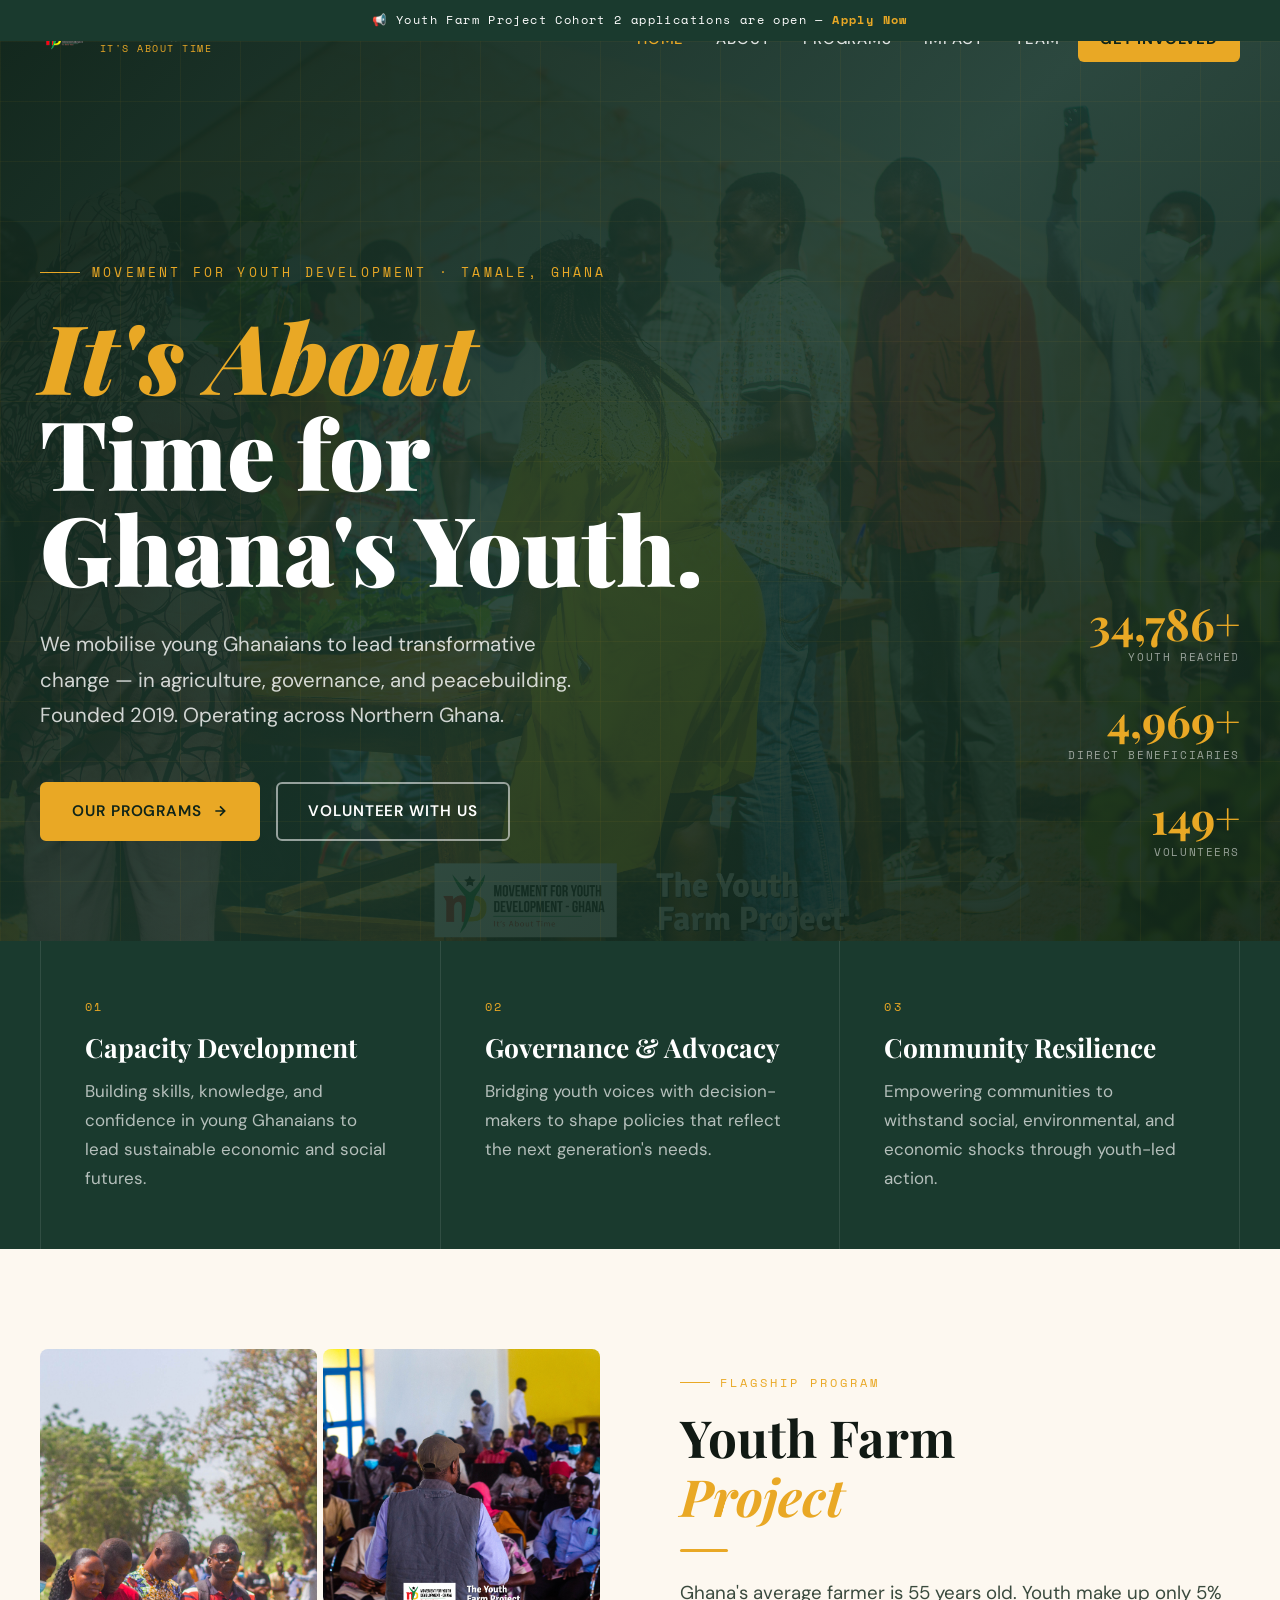
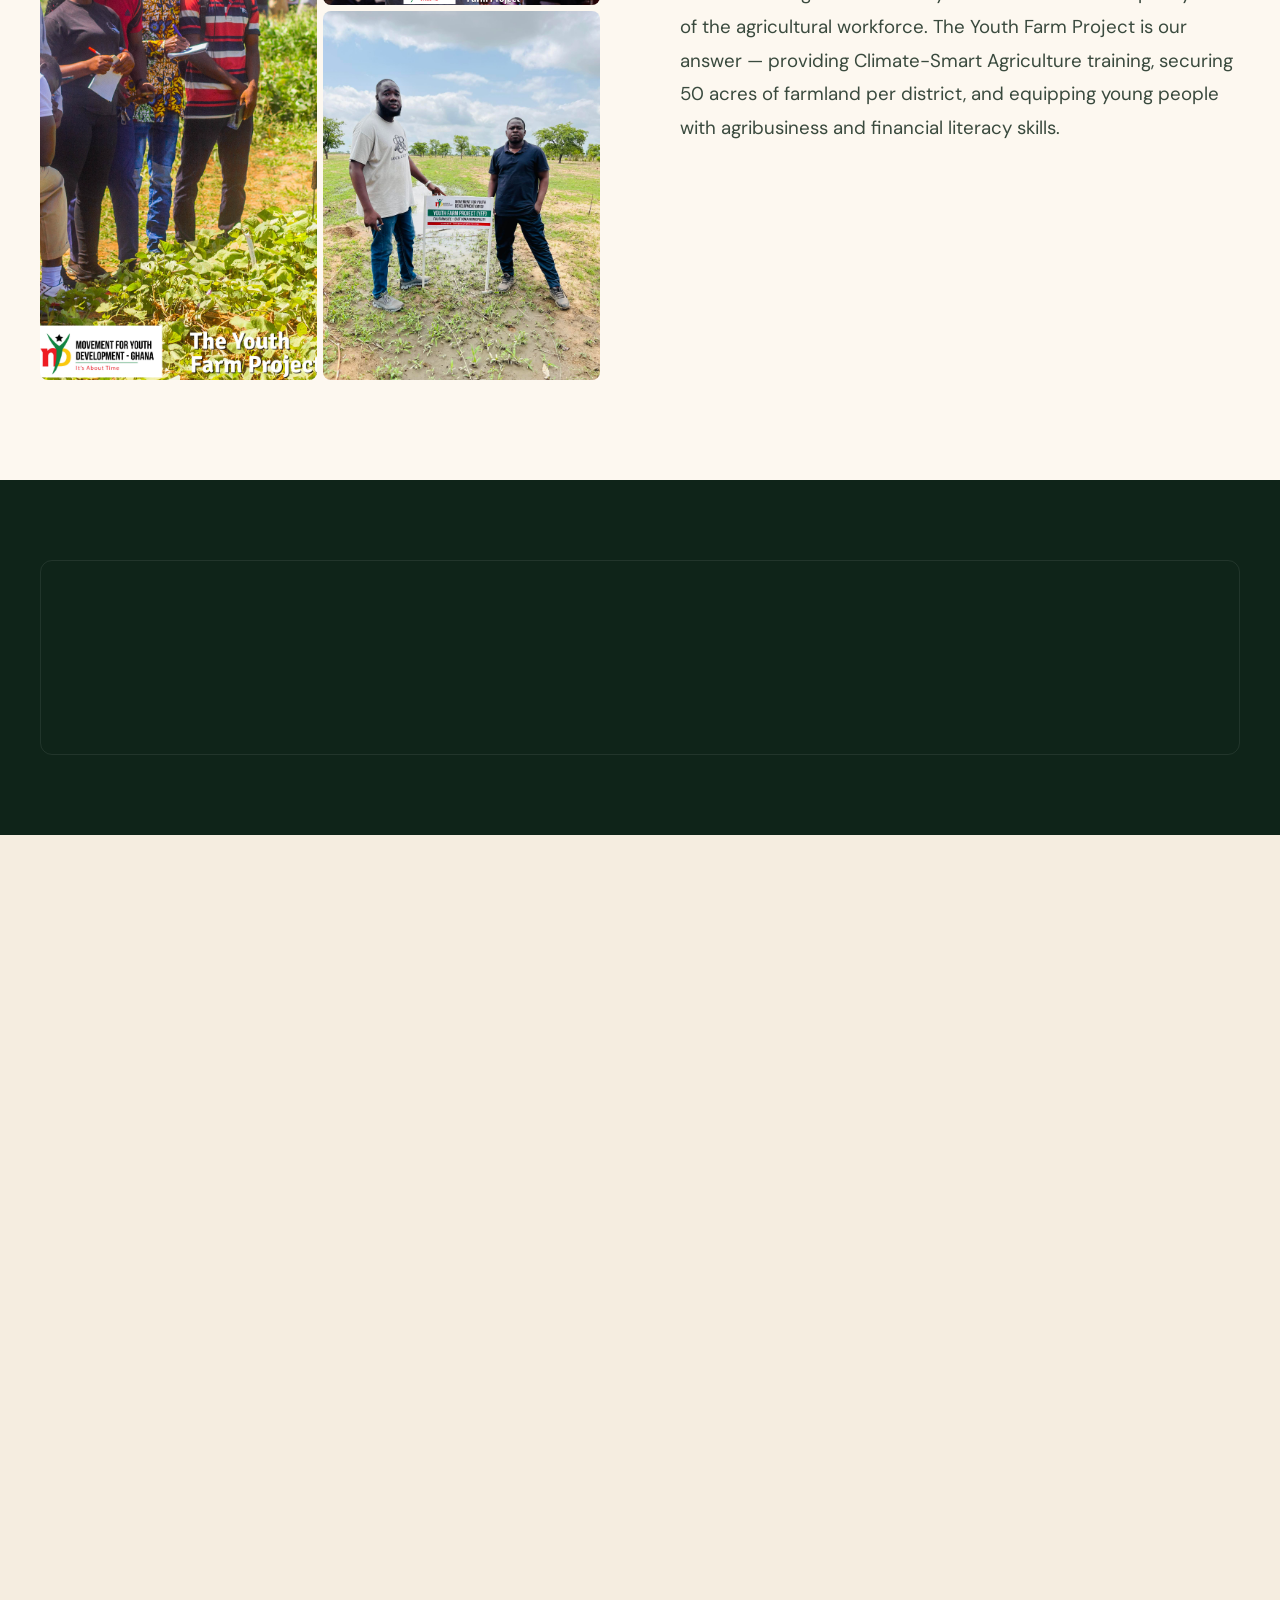
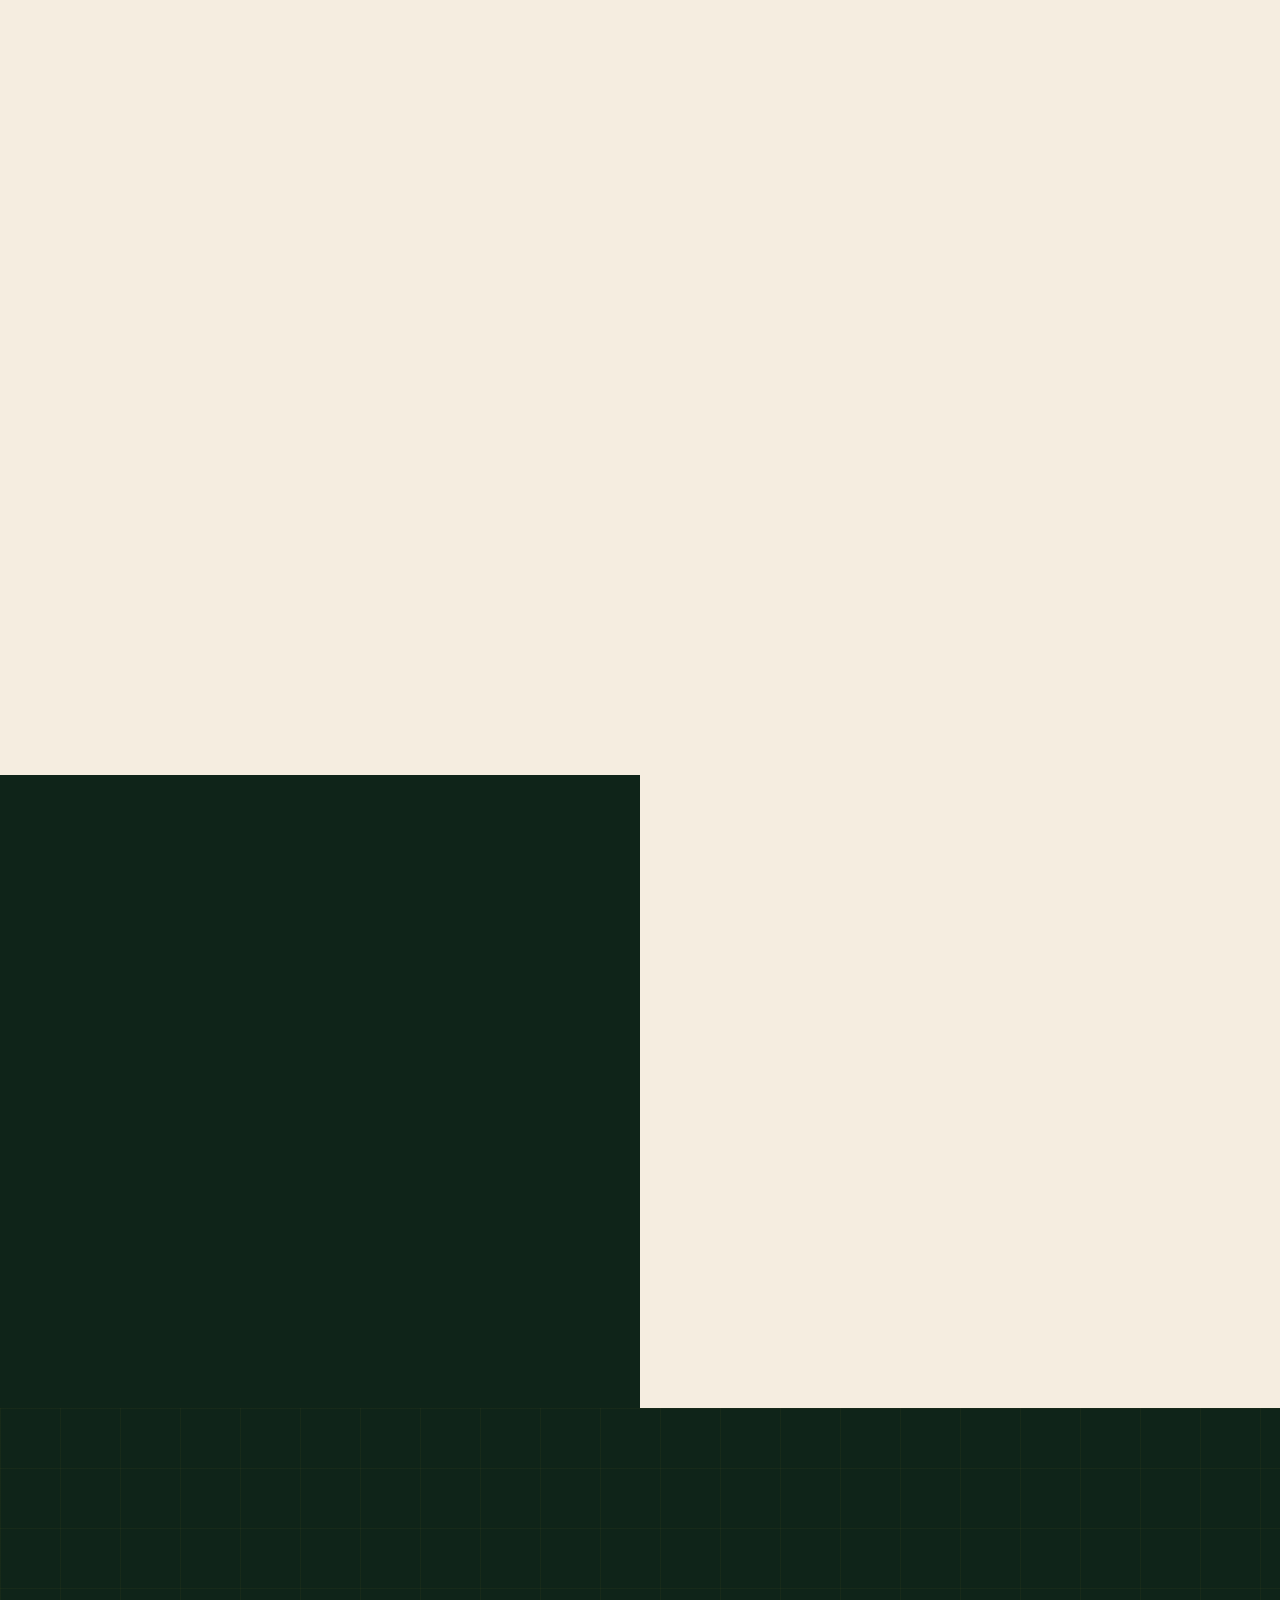
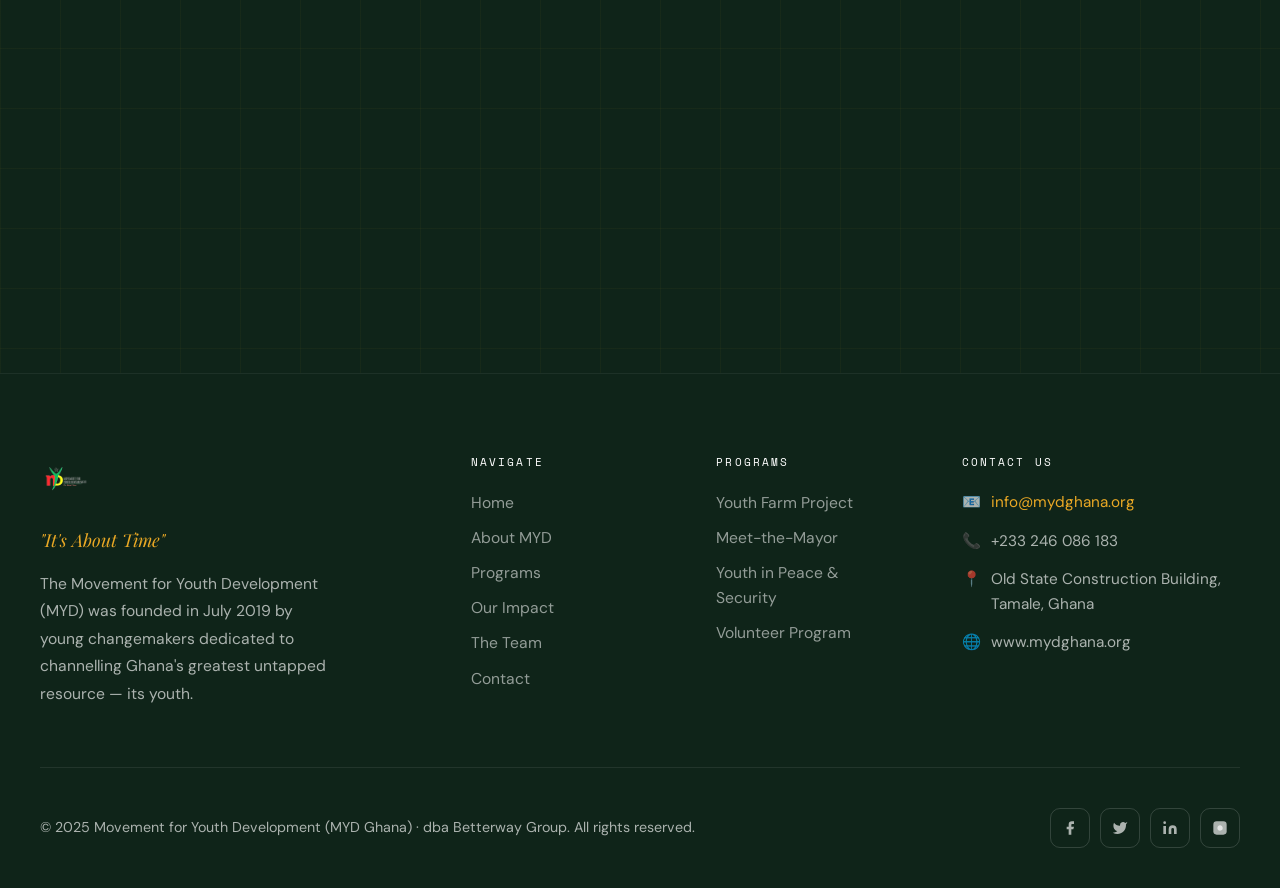
==== index.html @ 625a58aa "Initial commit - MYD Ghana website" ====
<!DOCTYPE html>
<html lang="en">
<head>
  <meta charset="UTF-8" />
  <meta name="viewport" content="width=device-width, initial-scale=1.0" />
  <title>Movement for Youth Development — MYD Ghana</title>
  <meta name="description" content="MYD Ghana empowers young people through agriculture, governance, and peacebuilding across Northern Ghana. It's About Time." />
  <link rel="stylesheet" href="style.css" />
  <link rel="icon" type="image/png" href="assets/images/logo.png" />
</head>
<body>

<!-- TOP BAR -->
<div class="topbar">
  📢 Youth Farm Project Cohort 2 applications are open — <a href="contact.html">Apply Now</a>
</div>

<!-- NAV -->
<nav class="nav transparent" id="mainNav">
  <div class="nav__inner">
    <a href="index.html" class="nav__logo">
      <img src="assets/images/logo.png" alt="MYD Ghana Logo" />
      <div class="nav__logo-text">
        <span>MYD Ghana</span>
        <span>It's About Time</span>
      </div>
    </a>
    <div class="nav__links">
      <a href="index.html">Home</a>
      <a href="about.html">About</a>
      <a href="programs.html">Programs</a>
      <a href="impact.html">Impact</a>
      <a href="team.html">Team</a>
      <a href="contact.html" class="nav__cta">Get Involved</a>
    </div>
    <button class="nav__burger" aria-label="Menu">
      <span></span><span></span><span></span>
    </button>
  </div>
</nav>

<!-- MOBILE MENU -->
<div class="nav__mobile">
  <a href="index.html">Home</a>
  <a href="about.html">About</a>
  <a href="programs.html">Programs</a>
  <a href="impact.html">Impact</a>
  <a href="team.html">Team</a>
  <a href="contact.html">Get Involved</a>
</div>

<!-- ============ HERO ============ -->
<section class="hero">
  <div class="hero__bg"></div>

  <img class="hero__img" src="assets/images/hero-bg.jpg" alt="MYD Youth in the field">

  <div class="hero__content">
    <p class="hero__overline reveal">Movement for Youth Development · Tamale, Ghana</p>
    <h1 class="hero__title reveal reveal-delay-1">
      <em>It's About</em><br>Time for<br>Ghana's Youth.
    </h1>
    <p class="hero__body reveal reveal-delay-2">
      We mobilise young Ghanaians to lead transformative change — in agriculture, governance, and peacebuilding. Founded 2019. Operating across Northern Ghana.
    </p>
    <div class="hero__actions reveal reveal-delay-3">
      <a href="programs.html" class="btn btn--primary">
        Our Programs
        <svg xmlns="http://www.w3.org/2000/svg" viewBox="0 0 24 24" fill="none" stroke="currentColor" stroke-width="2.5"><path d="M5 12h14M12 5l7 7-7 7"/></svg>
      </a>
      <a href="contact.html" class="btn btn--outline">Volunteer With Us</a>
    </div>
  </div>

  <!-- Floating stats — visible on desktop -->
  <div class="hero__stats">
    <div class="hero__stat reveal reveal-delay-1">
      <div class="hero__stat-num" data-count="35,000+">35,000+</div>
      <div class="hero__stat-label">Youth Reached</div>
    </div>
    <div class="hero__stat reveal reveal-delay-2">
      <div class="hero__stat-num" data-count="5,000+">5,000+</div>
      <div class="hero__stat-label">Direct Beneficiaries</div>
    </div>
    <div class="hero__stat reveal reveal-delay-3">
      <div class="hero__stat-num" data-count="150+">150+</div>
      <div class="hero__stat-label">Volunteers</div>
    </div>
  </div>
</section>

<!-- ============ MANDATES STRIP ============ -->
<div class="mandates-strip">
  <div class="mandates-strip__inner">
    <div class="mandate-item reveal">
      <div class="mandate-item__num">01</div>
      <div class="mandate-item__title">Capacity Development</div>
      <div class="mandate-item__body">Building skills, knowledge, and confidence in young Ghanaians to lead sustainable economic and social futures.</div>
    </div>
    <div class="mandate-item reveal reveal-delay-1">
      <div class="mandate-item__num">02</div>
      <div class="mandate-item__title">Governance &amp; Advocacy</div>
      <div class="mandate-item__body">Bridging youth voices with decision-makers to shape policies that reflect the next generation's needs.</div>
    </div>
    <div class="mandate-item reveal reveal-delay-2">
      <div class="mandate-item__num">03</div>
      <div class="mandate-item__title">Community Resilience</div>
      <div class="mandate-item__body">Empowering communities to withstand social, environmental, and economic shocks through youth-led action.</div>
    </div>
  </div>
</div>

<!-- ============ FEATURED: YOUTH FARM PROJECT ============ -->
<div style="background: var(--cream);">
  <div class="section">
    <div style="display: grid; grid-template-columns: 1fr 1fr; gap: 80px; align-items: center;">
      <!-- Photo collage left -->
      <div class="reveal">
        <div class="collage">
          <div class="collage__main img-slot">
            <!-- REPLACE: <img src="assets/images/yfp-main.jpg" alt="Youth Farm Project" /> -->
            <img src="assets/images/yfp-main.jpg" alt="Youth Farm Project" />
          </div>
          <div class="collage__sub img-slot">
            <img src="assets/images/yfp-training.jpg" alt="YFP Training" />
          </div>
          <div class="collage__sub img-slot">
            <img src="assets/images/yfp-farm.jpg" alt="YFP Farmland" />
          </div>
        </div>
      </div>

      <!-- Text right -->
      <div>
        <p class="section__overline reveal">Flagship Program</p>
        <h2 class="section__title reveal reveal-delay-1">
          Youth Farm<br><em>Project</em>
        </h2>
        <div class="divider reveal reveal-delay-1"></div>
        <p class="section__body reveal reveal-delay-2">
          Ghana's average farmer is 55 years old. Youth make up only 5% of the agricultural workforce. The Youth Farm Project is our answer — providing Climate-Smart Agriculture training, securing 50 acres of farmland per district, and equipping young people with agribusiness and financial literacy skills.
        </p>
        <div style="display: flex; gap: 32px; margin-top: 32px;" class="reveal reveal-delay-3">
          <div>
            <div style="font-family: var(--font-head); font-size: 2.2rem; font-weight: 700; color: var(--green);">100</div>
            <div style="font-size: 0.78rem; color: var(--text-light); font-family: var(--font-mono); letter-spacing: 0.1em;">Pilot Cohort</div>
          </div>
          <div>
            <div style="font-family: var(--font-head); font-size: 2.2rem; font-weight: 700; color: var(--green);">5</div>
            <div style="font-size: 0.78rem; color: var(--text-light); font-family: var(--font-mono); letter-spacing: 0.1em;">Northern Regions</div>
          </div>
          <div>
            <div style="font-family: var(--font-head); font-size: 2.2rem; font-weight: 700; color: var(--green);">50ac</div>
            <div style="font-size: 0.78rem; color: var(--text-light); font-family: var(--font-mono); letter-spacing: 0.1em;">Per District</div>
          </div>
        </div>
        <div class="reveal reveal-delay-4" style="margin-top: 40px;">
          <a href="programs.html#yfp" class="btn btn--outline-dark">
            Learn More
            <svg xmlns="http://www.w3.org/2000/svg" viewBox="0 0 24 24" fill="none" stroke="currentColor" stroke-width="2.5"><path d="M5 12h14M12 5l7 7-7 7"/></svg>
          </a>
        </div>
      </div>
    </div>
  </div>
</div>

<!-- ============ IMPACT NUMBERS ============ -->
<div class="impact-bar">
  <div class="impact-bar__inner">
    <div class="impact-num reveal">
      <div class="impact-num__value" data-count="35,000+">35,000+</div>
      <div class="impact-num__label">Youth Reached</div>
    </div>
    <div class="impact-num reveal reveal-delay-1">
      <div class="impact-num__value" data-count="5,000+">5,000+</div>
      <div class="impact-num__label">Direct Beneficiaries</div>
    </div>
    <div class="impact-num reveal reveal-delay-2">
      <div class="impact-num__value" data-count="150+">150+</div>
      <div class="impact-num__label">Volunteers</div>
    </div>
    <div class="impact-num reveal reveal-delay-3">
      <div class="impact-num__value">1M+</div>
      <div class="impact-num__label">#YouthForPeace Reach</div>
    </div>
    <div class="impact-num reveal reveal-delay-4">
      <div class="impact-num__value">4.3M</div>
      <div class="impact-num__label">National Goal (Agriculture)</div>
    </div>
  </div>
</div>

<!-- ============ PROGRAMS GRID ============ -->
<div style="background: var(--cream-dark); padding: 100px 40px;">
  <div style="max-width: var(--max-w); margin: 0 auto;">
    <div class="section__header reveal">
      <p class="section__overline">What We Do</p>
      <h2 class="section__title">Four Programs.<br><em>One Movement.</em></h2>
      <p class="section__body">Each program directly tackles a critical barrier facing young Ghanaians — from land access to peace, from governance to skills.</p>
    </div>

    <div class="programs-grid reveal">
      <a href="programs.html#yfp" class="program-card">
        <div class="program-card__tag">Flagship · SDG 1, 2, 8, 13</div>
        <h3 class="program-card__title">Youth Farm Project</h3>
        <p class="program-card__body">Climate-Smart Agriculture training, 50-acre land access per district, agribusiness skills — targeting 100 pilot youth across 5 Northern regions.</p>
        <div class="program-card__stat" data-count="100">100</div>
        <div class="program-card__stat-label">Pilot youth enrolled · 5 regions</div>
        <div class="program-card__link">Explore Program →</div>
      </a>

      <a href="programs.html#mtm" class="program-card">
        <div class="program-card__tag">Governance &amp; Advocacy</div>
        <h3 class="program-card__title">Meet-the-Mayor Youth Conference</h3>
        <p class="program-card__body">100 delegates aged 18–35 engage directly with District Assembly Mayors. Produces a formal Youth Manifesto submitted as policy petition.</p>
        <div class="program-card__stat">100</div>
        <div class="program-card__stat-label">Delegates per conference</div>
        <div class="program-card__link">Explore Program →</div>
      </a>

      <a href="programs.html#yps" class="program-card">
        <div class="program-card__tag">Community Resilience</div>
        <h3 class="program-card__title">Youth in Peace &amp; Security</h3>
        <p class="program-card__body">Trains youth as peace ambassadors. #YouthForPeace campaign reached 1M+ people via radio and TV ahead of Ghana's 2024 general elections.</p>
        <div class="program-card__stat">1M+</div>
        <div class="program-card__stat-label">People reached by campaign</div>
        <div class="program-card__link">Explore Program →</div>
      </a>

      <a href="programs.html#volunteers" class="program-card">
        <div class="program-card__tag">Capacity Development</div>
        <h3 class="program-card__title">MYD Volunteer Program</h3>
        <p class="program-card__body">A growing network of 150+ committed young changemakers who are the backbone of all MYD program delivery across Tamale and beyond.</p>
        <div class="program-card__stat">150+</div>
        <div class="program-card__stat-label">Active volunteers</div>
        <div class="program-card__link">Join the Network →</div>
      </a>
    </div>

    <div style="text-align: center; margin-top: 48px;" class="reveal">
      <a href="programs.html" class="btn btn--green">All Programs →</a>
    </div>
  </div>
</div>

<!-- ============ VISION / MISSION ============ -->
<div class="vm-split">
  <div class="vm-panel vm-panel--dark">
    <div class="vm-panel__label reveal">Our Vision</div>
    <h2 class="vm-panel__title reveal reveal-delay-1">A Ghana Where<br><em>Every Young<br>Person Thrives.</em></h2>
    <p class="vm-panel__body reveal reveal-delay-2">
      We envision a Ghana where all young people have equal access to economic opportunities, quality education, and are drivers of positive change in their communities.
    </p>
    <div style="margin-top: 40px;" class="reveal reveal-delay-3">
      <a href="about.html" class="btn btn--outline">Our Story →</a>
    </div>
  </div>
  <div class="vm-panel vm-panel--light">
    <div class="vm-panel__label reveal" style="color: var(--gold);">Our Mission</div>
    <h2 class="vm-panel__title reveal reveal-delay-1">Secure Jobs.<br>Promote Education.<br><em>Change Mindsets.</em></h2>
    <p class="vm-panel__body reveal reveal-delay-2">
      Our mission is to secure and create decent jobs, promote education, advocate for good governance, and influence a positive mindset for young people in Ghana. Founded July 2019. Operating as dba Betterway Group.
    </p>
    <div style="margin-top: 40px;" class="reveal reveal-delay-3">
      <a href="impact.html" class="btn btn--outline-dark">See Our Impact →</a>
    </div>
  </div>
</div>

<!-- ============ CTA ============ -->
<div class="cta-section">
  <div class="cta-section__inner">
    <p style="font-family: var(--font-mono); font-size: 0.65rem; letter-spacing: 0.25em; text-transform: uppercase; color: var(--gold); margin-bottom: 20px;" class="reveal">Join the Movement</p>
    <h2 class="cta-section__title reveal reveal-delay-1">
      Ready to Make a<br><em>Difference?</em>
    </h2>
    <p class="cta-section__body reveal reveal-delay-2">
      Volunteer, partner, or donate. Every contribution fuels youth-led transformation across Northern Ghana.
    </p>
    <div class="cta-section__actions reveal reveal-delay-3">
      <a href="contact.html" class="btn btn--primary">Get Involved →</a>
      <a href="contact.html#partner" class="btn btn--outline">Partner With Us</a>
    </div>
  </div>
</div>

<!-- ============ FOOTER ============ -->
<footer class="footer">
  <div class="footer__inner">
    <div class="footer__top">
      <div>
        <img src="assets/images/logo.png" alt="MYD Ghana" class="footer__brand-logo" />
        <p class="footer__brand-tagline">"It's About Time"</p>
        <p class="footer__brand-body">The Movement for Youth Development (MYD) was founded in July 2019 by young changemakers dedicated to channelling Ghana's greatest untapped resource — its youth.</p>
      </div>
      <div>
        <p class="footer__col-title">Navigate</p>
        <div class="footer__links">
          <a href="index.html">Home</a>
          <a href="about.html">About MYD</a>
          <a href="programs.html">Programs</a>
          <a href="impact.html">Our Impact</a>
          <a href="team.html">The Team</a>
          <a href="contact.html">Contact</a>
        </div>
      </div>
      <div>
        <p class="footer__col-title">Programs</p>
        <div class="footer__links">
          <a href="programs.html#yfp">Youth Farm Project</a>
          <a href="programs.html#mtm">Meet-the-Mayor</a>
          <a href="programs.html#yps">Youth in Peace &amp; Security</a>
          <a href="programs.html#volunteers">Volunteer Program</a>
        </div>
      </div>
      <div>
        <p class="footer__col-title">Contact Us</p>
        <div class="footer__contact-item">
          <span>📧</span>
          <span><a href="mailto:info@mydghana.org" style="color: var(--gold);">info@mydghana.org</a></span>
        </div>
        <div class="footer__contact-item">
          <span>📞</span>
          <span><a href="tel:+233246086183" style="color: rgba(255,255,255,0.65);">+233 246 086 183</a></span>
        </div>
        <div class="footer__contact-item">
          <span>📍</span>
          <span>Old State Construction Building, Tamale, Ghana</span>
        </div>
        <div class="footer__contact-item">
          <span>🌐</span>
          <span><a href="http://www.mydghana.org" target="_blank" style="color: rgba(255,255,255,0.65);">www.mydghana.org</a></span>
        </div>
      </div>
    </div>

    <div class="footer__bottom">
      <p class="footer__copy">© 2025 Movement for Youth Development (MYD Ghana) · dba Betterway Group. All rights reserved.</p>
      <div class="footer__social">
        <a href="https://facebook.com" target="_blank" title="Facebook">
          <svg viewBox="0 0 24 24" xmlns="http://www.w3.org/2000/svg"><path d="M18 2h-3a5 5 0 00-5 5v3H7v4h3v8h4v-8h3l1-4h-4V7a1 1 0 011-1h3z"/></svg>
        </a>
        <a href="https://twitter.com" target="_blank" title="Twitter / X">
          <svg viewBox="0 0 24 24" xmlns="http://www.w3.org/2000/svg"><path d="M23 3a10.9 10.9 0 01-3.14 1.53 4.48 4.48 0 00-7.86 3v1A10.66 10.66 0 013 4s-4 9 5 13a11.64 11.64 0 01-7 2c9 5 20 0 20-11.5a4.5 4.5 0 00-.08-.83A7.72 7.72 0 0023 3z"/></svg>
        </a>
        <a href="https://linkedin.com" target="_blank" title="LinkedIn">
          <svg viewBox="0 0 24 24" xmlns="http://www.w3.org/2000/svg"><path d="M16 8a6 6 0 016 6v7h-4v-7a2 2 0 00-2-2 2 2 0 00-2 2v7h-4v-7a6 6 0 016-6zM2 9h4v12H2z"/><circle cx="4" cy="4" r="2"/></svg>
        </a>
        <a href="https://instagram.com" target="_blank" title="Instagram">
          <svg viewBox="0 0 24 24" xmlns="http://www.w3.org/2000/svg"><rect x="2" y="2" width="20" height="20" rx="5" ry="5"/><path d="M16 11.37A4 4 0 1112.63 8 4 4 0 0116 11.37z"/><line x1="17.5" y1="6.5" x2="17.51" y2="6.5"/></svg>
        </a>
      </div>
    </div>
  </div>
</footer>

<script src="main.js"></script>
</body>
</html>
---- style.css ----
/* ============================================
   MYD Ghana — style.css  v2
   Brand: Deep Forest Green + Warm Gold + Cream
   ============================================ */

@import url('https://fonts.googleapis.com/css2?family=Playfair+Display:ital,wght@0,400;0,600;0,700;0,900;1,400;1,700&family=DM+Sans:opsz,wght@9..40,300;9..40,400;9..40,500;9..40,600&family=Space+Mono:wght@400;700&display=swap');

/* ---- CSS Variables ---- */
:root {
  --green:       #1a3a2e;
  --green-dark:  #0f2419;
  --green-mid:   #2a5640;
  --gold:        #e9a825;
  --gold-light:  #f5c842;
  --gold-pale:   #fdf0c8;
  --cream:       #fdf8f0;
  --cream-dark:  #f5ede0;
  --white:       #ffffff;
  --text-dark:   #111a14;
  --text-mid:    #3a4a3e;
  --text-light:  #6b7a6e;
  --border:      rgba(26,58,46,0.12);

  --font-head:   'Playfair Display', Georgia, serif;
  --font-body:   'DM Sans', sans-serif;
  --font-mono:   'Space Mono', monospace;

  --max-w:       1280px;
  --nav-h:       80px;
  --radius:      6px;
  --transition:  0.4s cubic-bezier(0.25, 0.46, 0.45, 0.94);
}

/* ---- Reset ---- */
*, *::before, *::after { box-sizing: border-box; margin: 0; padding: 0; }
html { scroll-behavior: smooth; font-size: 17px; }
body {
  font-family: var(--font-body);
  color: var(--text-dark);
  background: var(--cream);
  line-height: 1.6;
  overflow-x: hidden;
}
img { max-width: 100%; display: block; }
a { color: inherit; text-decoration: none; }
ul { list-style: none; }

/* ============================================
   NAVIGATION
   ============================================ */
.nav {
  position: fixed;
  top: 0; left: 0; right: 0;
  z-index: 1000;
  height: var(--nav-h);
  display: flex;
  align-items: center;
  padding: 0 40px;
  transition: background var(--transition), box-shadow var(--transition), backdrop-filter var(--transition);
}

.nav.transparent {
  background: transparent;
  backdrop-filter: none;
}
.nav.scrolled {
  background: rgba(15, 36, 25, 0.92);
  backdrop-filter: blur(20px);
  -webkit-backdrop-filter: blur(20px);
  box-shadow: 0 2px 32px rgba(0,0,0,0.35);
}

.nav__inner {
  max-width: var(--max-w);
  width: 100%;
  margin: 0 auto;
  display: flex;
  align-items: center;
  justify-content: space-between;
}

.nav__logo {
  display: flex;
  align-items: center;
  gap: 12px;
}

.nav__logo img {
  height: 48px;
  width: auto;
  mix-blend-mode: screen;
  filter: brightness(1.4) contrast(1.1);
}

.nav__logo-text {
  display: flex;
  flex-direction: column;
  line-height: 1.1;
}

.nav__logo-text span:first-child {
  font-family: var(--font-head);
  font-weight: 700;
  font-size: 1rem;
  color: var(--white);
  letter-spacing: 0.02em;
}

.nav__logo-text span:last-child {
  font-family: var(--font-mono);
  font-size: 0.58rem;
  color: var(--gold);
  letter-spacing: 0.15em;
  text-transform: uppercase;
}

.nav__links {
  display: flex;
  align-items: center;
  gap: 4px;
}

.nav__links a {
  font-family: var(--font-body);
  font-size: 0.88rem;
  font-weight: 500;
  color: rgba(255,255,255,0.85);
  padding: 8px 14px;
  letter-spacing: 0.06em;
  text-transform: uppercase;
  transition: color 0.2s;
  position: relative;
  border-radius: 4px;
}

.nav__links a::after {
  content: '';
  position: absolute;
  bottom: 4px; left: 14px; right: 14px;
  height: 1px;
  background: var(--gold);
  transform: scaleX(0);
  transform-origin: left;
  transition: transform 0.3s;
}

.nav__links a:hover { color: var(--gold); }
.nav__links a:hover::after { transform: scaleX(1); }
.nav__links a.active { color: var(--gold); }

.nav__cta {
  background: var(--gold) !important;
  color: var(--green-dark) !important;
  padding: 10px 22px !important;
  font-weight: 700 !important;
  border-radius: var(--radius) !important;
  transition: background 0.2s, transform 0.2s, box-shadow 0.2s !important;
  letter-spacing: 0.05em !important;
}
.nav__cta:hover {
  background: var(--gold-light) !important;
  transform: translateY(-1px) !important;
  box-shadow: 0 6px 20px rgba(233,168,37,0.4) !important;
}
.nav__cta::after { display: none !important; }

/* Hamburger */
.nav__burger {
  display: none;
  flex-direction: column;
  gap: 5px;
  cursor: pointer;
  padding: 8px;
  background: none;
  border: none;
}
.nav__burger span {
  display: block;
  width: 26px;
  height: 2px;
  background: var(--white);
  transition: var(--transition);
  border-radius: 2px;
}
.nav__burger.open span:nth-child(1) { transform: translateY(7px) rotate(45deg); }
.nav__burger.open span:nth-child(2) { opacity: 0; }
.nav__burger.open span:nth-child(3) { transform: translateY(-7px) rotate(-45deg); }

/* Mobile menu */
.nav__mobile {
  display: none;
  position: fixed;
  inset: 0;
  background: var(--green-dark);
  z-index: 999;
  flex-direction: column;
  align-items: center;
  justify-content: center;
  gap: 32px;
  padding-top: var(--nav-h);
}
.nav__mobile.open { display: flex; }
.nav__mobile a {
  font-family: var(--font-head);
  font-size: 2.2rem;
  font-weight: 700;
  color: var(--white);
  transition: color 0.2s;
}
.nav__mobile a:hover { color: var(--gold); }

/* ============================================
   HERO — Full bleed
   ============================================ */
.hero {
  position: relative;
  min-height: 100vh;
  display: flex;
  align-items: flex-end;
  padding-bottom: 100px;
  overflow: hidden;
  background: var(--green-dark);
}

.hero__bg {
  position: absolute;
  inset: 0;
  background: linear-gradient(
    135deg,
    rgba(15,36,25,0.95) 0%,
    rgba(26,58,46,0.75) 50%,
    rgba(15,36,25,0.85) 100%
  );
  z-index: 1;
}

.hero__bg::before {
  content: '';
  position: absolute;
  inset: 0;
  background-image:
    linear-gradient(rgba(233,168,37,0.05) 1px, transparent 1px),
    linear-gradient(90deg, rgba(233,168,37,0.05) 1px, transparent 1px);
  background-size: 60px 60px;
}

.hero__img {
  position: absolute;
  inset: 0;
  object-fit: cover;
  width: 100%; height: 100%;
  opacity: 0.45;
  z-index: 0;
}

.hero__content {
  position: relative;
  z-index: 2;
  max-width: var(--max-w);
  width: 100%;
  margin: 0 auto;
  padding: 0 40px;
}

.hero__overline {
  font-family: var(--font-mono);
  font-size: 0.75rem;
  letter-spacing: 0.25em;
  text-transform: uppercase;
  color: var(--gold);
  margin-bottom: 24px;
  display: flex;
  align-items: center;
  gap: 12px;
}
.hero__overline::before {
  content: '';
  display: block;
  width: 40px;
  height: 1px;
  background: var(--gold);
}

.hero__title {
  font-family: var(--font-head);
  font-size: clamp(3.2rem, 7.5vw, 7rem);
  font-weight: 900;
  line-height: 1.0;
  color: var(--white);
  max-width: 14ch;
  margin-bottom: 32px;
}

.hero__title em {
  font-style: italic;
  color: var(--gold);
}

.hero__body {
  font-size: 1.2rem;
  color: rgba(255,255,255,0.8);
  max-width: 560px;
  line-height: 1.75;
  margin-bottom: 48px;
}

.hero__actions {
  display: flex;
  gap: 16px;
  flex-wrap: wrap;
}

.hero__stats {
  position: absolute;
  right: 40px;
  bottom: 80px;
  display: flex;
  flex-direction: column;
  gap: 32px;
  z-index: 2;
}

.hero__stat { text-align: right; }
.hero__stat-num {
  font-family: var(--font-head);
  font-size: 2.6rem;
  font-weight: 700;
  color: var(--gold);
  line-height: 1;
}
.hero__stat-label {
  font-family: var(--font-mono);
  font-size: 0.62rem;
  letter-spacing: 0.15em;
  text-transform: uppercase;
  color: rgba(255,255,255,0.55);
  margin-top: 4px;
}

/* ============================================
   BUTTONS
   ============================================ */
.btn {
  display: inline-flex;
  align-items: center;
  gap: 10px;
  padding: 15px 30px;
  font-family: var(--font-body);
  font-size: 0.9rem;
  font-weight: 600;
  letter-spacing: 0.06em;
  text-transform: uppercase;
  border-radius: var(--radius);
  cursor: pointer;
  transition: all 0.25s;
  border: 2px solid transparent;
  white-space: nowrap;
}

.btn--primary {
  background: var(--gold);
  color: var(--green-dark);
  border-color: var(--gold);
}
.btn--primary:hover {
  background: var(--gold-light);
  border-color: var(--gold-light);
  transform: translateY(-2px);
  box-shadow: 0 10px 28px rgba(233,168,37,0.4);
}

.btn--outline {
  background: transparent;
  color: var(--white);
  border-color: rgba(255,255,255,0.55);
}
.btn--outline:hover {
  border-color: var(--white);
  background: rgba(255,255,255,0.1);
}

.btn--green {
  background: var(--green);
  color: var(--white);
  border-color: var(--green);
}
.btn--green:hover {
  background: var(--green-mid);
  border-color: var(--green-mid);
  transform: translateY(-2px);
  box-shadow: 0 8px 24px rgba(26,58,46,0.3);
}

.btn--outline-dark {
  background: transparent;
  color: var(--green);
  border-color: var(--green);
}
.btn--outline-dark:hover {
  background: var(--green);
  color: var(--white);
}

.btn svg {
  width: 16px; height: 16px;
  transition: transform 0.2s;
}
.btn:hover svg { transform: translateX(3px); }

/* ============================================
   SECTION UTILITIES
   ============================================ */
.section {
  padding: 100px 40px;
  max-width: var(--max-w);
  margin: 0 auto;
}

.section__header { margin-bottom: 64px; }

.section__header--center {
  text-align: center;
  max-width: 700px;
  margin: 0 auto 64px;
}

.section__overline {
  font-family: var(--font-mono);
  font-size: 0.7rem;
  letter-spacing: 0.25em;
  text-transform: uppercase;
  color: var(--gold);
  margin-bottom: 16px;
  display: flex;
  align-items: center;
  gap: 10px;
}
.section__overline::before {
  content: '';
  display: inline-block;
  width: 30px;
  height: 1px;
  background: var(--gold);
}

.section__title {
  font-family: var(--font-head);
  font-size: clamp(2.2rem, 4vw, 3.4rem);
  font-weight: 700;
  line-height: 1.15;
  color: var(--text-dark);
}

.section__title em {
  font-style: italic;
  color: var(--gold);
}

.section__body {
  margin-top: 20px;
  font-size: 1.1rem;
  color: var(--text-mid);
  max-width: 600px;
  line-height: 1.8;
}

.divider {
  width: 48px;
  height: 3px;
  background: var(--gold);
  margin: 24px 0;
  border-radius: 2px;
}

/* ============================================
   MANDATES STRIP
   ============================================ */
.mandates-strip {
  background: var(--green);
  color: var(--white);
  padding: 0 40px;
}

.mandates-strip__inner {
  max-width: var(--max-w);
  margin: 0 auto;
  display: grid;
  grid-template-columns: repeat(3, 1fr);
  border-left: 1px solid rgba(255,255,255,0.1);
}

.mandate-item {
  padding: 56px 44px;
  border-right: 1px solid rgba(255,255,255,0.1);
  transition: background 0.3s;
  position: relative;
}
.mandate-item::before {
  content: '';
  position: absolute;
  bottom: 0; left: 0;
  width: 0; height: 3px;
  background: var(--gold);
  transition: width 0.4s;
}
.mandate-item:hover { background: var(--green-mid); }
.mandate-item:hover::before { width: 100%; }

.mandate-item__num {
  font-family: var(--font-mono);
  font-size: 0.7rem;
  letter-spacing: 0.2em;
  color: var(--gold);
  margin-bottom: 16px;
}

.mandate-item__title {
  font-family: var(--font-head);
  font-size: 1.55rem;
  font-weight: 700;
  margin-bottom: 14px;
  line-height: 1.2;
}

.mandate-item__body {
  font-size: 1rem;
  color: rgba(255,255,255,0.68);
  line-height: 1.7;
}

/* ============================================
   PROGRAMS GRID — Modern Cards
   ============================================ */
.programs-grid {
  display: grid;
  grid-template-columns: repeat(2, 1fr);
  gap: 20px;
}

.program-card {
  background: var(--white);
  padding: 52px 48px;
  position: relative;
  overflow: hidden;
  transition: transform 0.3s, box-shadow 0.3s;
  cursor: pointer;
  border-radius: 12px;
  border: 1px solid var(--border);
}

.program-card::before {
  content: '';
  position: absolute;
  left: 0; top: 0;
  width: 0; height: 4px;
  background: linear-gradient(90deg, var(--gold), var(--gold-light));
  transition: width 0.4s;
  border-radius: 12px 12px 0 0;
}

.program-card:hover::before { width: 100%; }
.program-card:hover {
  transform: translateY(-6px);
  box-shadow: 0 24px 60px rgba(26,58,46,0.15);
}

.program-card__num {
  font-family: var(--font-mono);
  font-size: 0.65rem;
  letter-spacing: 0.2em;
  color: rgba(26,58,46,0.25);
  margin-bottom: 6px;
}

.program-card__tag {
  font-family: var(--font-mono);
  font-size: 0.62rem;
  letter-spacing: 0.18em;
  text-transform: uppercase;
  color: var(--gold);
  background: var(--gold-pale);
  display: inline-block;
  padding: 5px 12px;
  margin-bottom: 20px;
  border-radius: 4px;
}

.program-card__title {
  font-family: var(--font-head);
  font-size: 1.65rem;
  font-weight: 700;
  margin-bottom: 16px;
  line-height: 1.2;
  color: var(--text-dark);
}

.program-card__body {
  font-size: 1rem;
  color: var(--text-mid);
  line-height: 1.75;
  margin-bottom: 28px;
}

.program-card__stat {
  font-family: var(--font-head);
  font-size: 2.2rem;
  font-weight: 700;
  color: var(--green);
}

.program-card__stat-label {
  font-size: 0.85rem;
  color: var(--text-light);
  margin-top: 2px;
}

.program-card__link {
  display: inline-flex;
  align-items: center;
  gap: 8px;
  font-size: 0.82rem;
  font-weight: 600;
  letter-spacing: 0.1em;
  text-transform: uppercase;
  color: var(--green);
  margin-top: 24px;
  transition: gap 0.2s, color 0.2s;
}
.program-card__link:hover { gap: 14px; color: var(--gold); }

/* ============================================
   IMPACT NUMBERS
   ============================================ */
.impact-bar {
  background: var(--green-dark);
  padding: 80px 40px;
}

.impact-bar__inner {
  max-width: var(--max-w);
  margin: 0 auto;
  display: grid;
  grid-template-columns: repeat(5, 1fr);
  gap: 0;
  border: 1px solid rgba(255,255,255,0.08);
  border-radius: 12px;
  overflow: hidden;
}

.impact-num {
  padding: 52px 32px;
  border-right: 1px solid rgba(255,255,255,0.08);
  text-align: center;
  transition: background 0.3s;
}
.impact-num:last-child { border-right: none; }
.impact-num:hover { background: rgba(255,255,255,0.05); }

.impact-num__value {
  font-family: var(--font-head);
  font-size: clamp(2.2rem, 3.5vw, 3.2rem);
  font-weight: 900;
  color: var(--gold);
  line-height: 1;
  margin-bottom: 10px;
}

.impact-num__label {
  font-family: var(--font-mono);
  font-size: 0.62rem;
  letter-spacing: 0.15em;
  text-transform: uppercase;
  color: rgba(255,255,255,0.5);
}

/* ============================================
   PHOTO COLLAGE
   ============================================ */
.collage {
  display: grid;
  grid-template-columns: 1fr 1fr;
  grid-template-rows: auto auto;
  gap: 6px;
}

.collage__main {
  grid-row: span 2;
  min-height: 520px;
}

.collage__sub { min-height: 256px; }

.img-slot {
  position: relative;
  overflow: hidden;
  background: var(--green-mid);
  display: flex;
  align-items: center;
  justify-content: center;
  border-radius: 8px;
}

.img-slot img {
  width: 100%; height: 100%;
  object-fit: cover;
  transition: transform 0.6s;
}
.img-slot:hover img { transform: scale(1.04); }

/* ============================================
   VISION / MISSION SPLIT
   ============================================ */
.vm-split {
  display: grid;
  grid-template-columns: 1fr 1fr;
}

.vm-panel { padding: 90px 64px; }
.vm-panel--dark {
  background: var(--green-dark);
  color: var(--white);
}
.vm-panel--light { background: var(--cream-dark); }

.vm-panel__label {
  font-family: var(--font-mono);
  font-size: 0.7rem;
  letter-spacing: 0.25em;
  text-transform: uppercase;
  color: var(--gold);
  margin-bottom: 24px;
}

.vm-panel__title {
  font-family: var(--font-head);
  font-size: 2.6rem;
  font-weight: 700;
  line-height: 1.2;
  margin-bottom: 24px;
}
.vm-panel--light .vm-panel__title { color: var(--text-dark); }
.vm-panel--dark .vm-panel__title { color: var(--white); }

.vm-panel__body {
  font-size: 1.05rem;
  line-height: 1.8;
}
.vm-panel--light .vm-panel__body { color: var(--text-mid); }
.vm-panel--dark .vm-panel__body { color: rgba(255,255,255,0.7); }

/* ============================================
   TEAM PAGE — Modern Cards
   ============================================ */
.team-grid {
  display: grid;
  grid-template-columns: repeat(3, 1fr);
  gap: 20px;
}

.team-card {
  background: var(--white);
  overflow: hidden;
  position: relative;
  border-radius: 12px;
  border: 1px solid var(--border);
  transition: transform 0.3s, box-shadow 0.3s;
}
.team-card:hover {
  transform: translateY(-6px);
  box-shadow: 0 24px 60px rgba(26,58,46,0.12);
}

.team-card__photo {
  width: 100%;
  aspect-ratio: 4/5;
  background: var(--green-mid);
  overflow: hidden;
  position: relative;
}

.team-card__photo img {
  width: 100%; height: 100%;
  object-fit: cover;
  object-position: top;
  transition: transform 0.5s;
}
.team-card:hover .team-card__photo img { transform: scale(1.05); }

.team-card__photo-placeholder {
  width: 100%;
  height: 100%;
  background: linear-gradient(160deg, var(--green) 0%, var(--green-mid) 100%);
  display: flex;
  align-items: center;
  justify-content: center;
  font-family: var(--font-head);
  font-size: 3.5rem;
  font-weight: 700;
  color: rgba(255,255,255,0.25);
}

.team-card__info {
  padding: 28px 32px;
  border-top: 3px solid transparent;
  transition: border-color 0.3s;
}
.team-card:hover .team-card__info { border-top-color: var(--gold); }

.team-card__role {
  font-family: var(--font-mono);
  font-size: 0.62rem;
  letter-spacing: 0.18em;
  text-transform: uppercase;
  color: var(--gold);
  margin-bottom: 8px;
}

.team-card__name {
  font-family: var(--font-head);
  font-size: 1.35rem;
  font-weight: 700;
  color: var(--text-dark);
  margin-bottom: 8px;
}

.team-card__dept {
  font-size: 0.88rem;
  color: var(--text-light);
  margin-bottom: 16px;
}

.team-card__reports {
  font-size: 0.82rem;
  color: var(--text-light);
  padding-top: 12px;
  border-top: 1px solid var(--border);
}

/* Open role card */
.team-card--open { background: var(--cream-dark); }
.team-card--open .team-card__photo {
  background: var(--cream-dark);
  border: 2px dashed rgba(26,58,46,0.2);
  display: flex;
  align-items: center;
  justify-content: center;
}
.team-card--open .open-role-icon {
  font-family: var(--font-head);
  font-size: 5rem;
  color: rgba(26,58,46,0.15);
  font-weight: 900;
}

/* ============================================
   IMPACT PAGE
   ============================================ */
.impact-grid {
  display: grid;
  grid-template-columns: repeat(2, 1fr);
  gap: 20px;
}

.impact-card {
  background: var(--white);
  padding: 52px 48px;
  position: relative;
  overflow: hidden;
  border-radius: 12px;
  border: 1px solid var(--border);
  transition: transform 0.3s, box-shadow 0.3s;
}
.impact-card:hover {
  transform: translateY(-4px);
  box-shadow: 0 20px 50px rgba(26,58,46,0.1);
}

.impact-card::after {
  content: '';
  position: absolute;
  right: -20px; bottom: -20px;
  width: 100px; height: 100px;
  border-radius: 50%;
  background: var(--gold-pale);
  opacity: 0.5;
}

.impact-card__num {
  font-family: var(--font-head);
  font-size: clamp(2.8rem, 5vw, 4.2rem);
  font-weight: 900;
  color: var(--green);
  line-height: 1;
  margin-bottom: 8px;
}

.impact-card__label {
  font-family: var(--font-mono);
  font-size: 0.68rem;
  letter-spacing: 0.18em;
  text-transform: uppercase;
  color: var(--gold);
  margin-bottom: 16px;
}

.impact-card__desc {
  font-size: 0.98rem;
  color: var(--text-mid);
  line-height: 1.7;
}

/* ============================================
   CONTACT PAGE
   ============================================ */
.contact-layout {
  display: grid;
  grid-template-columns: 1fr 1.4fr;
  gap: 80px;
  align-items: start;
}

.contact-info__item {
  display: flex;
  gap: 16px;
  margin-bottom: 32px;
  align-items: flex-start;
}

.contact-info__icon {
  width: 48px; height: 48px;
  background: var(--gold-pale);
  border-radius: 10px;
  display: flex;
  align-items: center;
  justify-content: center;
  flex-shrink: 0;
  font-size: 1.2rem;
}

.contact-info__label {
  font-family: var(--font-mono);
  font-size: 0.62rem;
  letter-spacing: 0.15em;
  text-transform: uppercase;
  color: var(--gold);
  margin-bottom: 6px;
}

.contact-info__value {
  font-size: 1rem;
  color: var(--text-mid);
  line-height: 1.5;
}
.contact-info__value a { color: var(--green); font-weight: 600; }
.contact-info__value a:hover { color: var(--gold); }

/* Form */
.contact-form {
  display: flex;
  flex-direction: column;
  gap: 20px;
}

.form-group {
  display: flex;
  flex-direction: column;
  gap: 8px;
}

.form-label {
  font-family: var(--font-mono);
  font-size: 0.62rem;
  letter-spacing: 0.15em;
  text-transform: uppercase;
  color: var(--text-mid);
}

.form-input,
.form-textarea,
.form-select {
  padding: 15px 18px;
  border: 1.5px solid var(--border);
  border-radius: 8px;
  font-family: var(--font-body);
  font-size: 1rem;
  color: var(--text-dark);
  background: var(--white);
  transition: border-color 0.2s, box-shadow 0.2s;
  outline: none;
  width: 100%;
}

.form-input:focus,
.form-textarea:focus,
.form-select:focus {
  border-color: var(--green);
  box-shadow: 0 0 0 4px rgba(26,58,46,0.08);
}

.form-textarea { min-height: 150px; resize: vertical; }

.form-row {
  display: grid;
  grid-template-columns: 1fr 1fr;
  gap: 16px;
}

/* ============================================
   SOCIAL ICONS — Modern SVG
   ============================================ */
.social-icons {
  display: flex;
  gap: 12px;
}

.social-icon {
  width: 46px; height: 46px;
  border: 1.5px solid var(--border);
  border-radius: 10px;
  display: flex;
  align-items: center;
  justify-content: center;
  color: var(--text-mid);
  transition: all 0.25s;
  background: var(--white);
}
.social-icon:hover {
  background: var(--green);
  border-color: var(--green);
  color: var(--white);
  transform: translateY(-3px);
  box-shadow: 0 8px 20px rgba(26,58,46,0.2);
}
.social-icon svg {
  width: 18px; height: 18px;
  fill: currentColor;
}

/* Footer social icons */
.footer__social a {
  width: 40px; height: 40px;
  border: 1.5px solid rgba(255,255,255,0.15);
  border-radius: 10px;
  display: flex;
  align-items: center;
  justify-content: center;
  transition: all 0.25s;
}
.footer__social a:hover {
  border-color: var(--gold);
  background: rgba(233,168,37,0.12);
  transform: translateY(-3px);
}
.footer__social svg {
  width: 16px; height: 16px;
  fill: currentColor;
  color: rgba(255,255,255,0.65);
}
.footer__social a:hover svg { color: var(--gold); }

/* ============================================
   CTA SECTION
   ============================================ */
.cta-section {
  background: var(--green-dark);
  padding: 110px 40px;
  text-align: center;
  position: relative;
  overflow: hidden;
}

.cta-section::before {
  content: '';
  position: absolute;
  inset: 0;
  background-image:
    linear-gradient(rgba(233,168,37,0.04) 1px, transparent 1px),
    linear-gradient(90deg, rgba(233,168,37,0.04) 1px, transparent 1px);
  background-size: 60px 60px;
}

.cta-section__inner {
  position: relative;
  z-index: 1;
  max-width: 680px;
  margin: 0 auto;
}

.cta-section__title {
  font-family: var(--font-head);
  font-size: clamp(2.2rem, 4vw, 3.2rem);
  font-weight: 700;
  color: var(--white);
  margin-bottom: 20px;
  line-height: 1.2;
}
.cta-section__title em { color: var(--gold); font-style: italic; }

.cta-section__body {
  color: rgba(255,255,255,0.68);
  font-size: 1.1rem;
  margin-bottom: 40px;
  line-height: 1.75;
}

.cta-section__actions {
  display: flex;
  gap: 16px;
  justify-content: center;
  flex-wrap: wrap;
}

/* ============================================
   FOOTER
   ============================================ */
.footer {
  background: var(--green-dark);
  border-top: 1px solid rgba(255,255,255,0.06);
  padding: 80px 40px 40px;
  color: rgba(255,255,255,0.65);
}

.footer__inner { max-width: var(--max-w); margin: 0 auto; }

.footer__top {
  display: grid;
  grid-template-columns: 2fr 1fr 1fr 1.5fr;
  gap: 60px;
  padding-bottom: 60px;
  border-bottom: 1px solid rgba(255,255,255,0.08);
  margin-bottom: 40px;
}

.footer__brand-logo {
  height: 52px;
  width: auto;
  mix-blend-mode: screen;
  filter: brightness(1.4);
  margin-bottom: 20px;
}

.footer__brand-tagline {
  font-family: var(--font-head);
  font-style: italic;
  font-size: 1.05rem;
  color: var(--gold);
  margin-bottom: 16px;
}

.footer__brand-body {
  font-size: 0.92rem;
  line-height: 1.75;
  max-width: 300px;
}

.footer__col-title {
  font-family: var(--font-mono);
  font-size: 0.62rem;
  letter-spacing: 0.2em;
  text-transform: uppercase;
  color: var(--white);
  margin-bottom: 20px;
}

.footer__links {
  display: flex;
  flex-direction: column;
  gap: 10px;
}

.footer__links a {
  font-size: 0.92rem;
  color: rgba(255,255,255,0.55);
  transition: color 0.2s;
}
.footer__links a:hover { color: var(--gold); }

.footer__contact-item {
  display: flex;
  gap: 10px;
  margin-bottom: 14px;
  font-size: 0.9rem;
  align-items: flex-start;
}

.footer__bottom {
  display: flex;
  align-items: center;
  justify-content: space-between;
  flex-wrap: wrap;
  gap: 16px;
}

.footer__copy { font-size: 0.84rem; }

.footer__social { display: flex; gap: 10px; }

/* ============================================
   PAGE HERO (inner pages)
   ============================================ */
.page-hero {
  min-height: 420px;
  background: var(--green-dark);
  display: flex;
  align-items: flex-end;
  padding: 80px 40px;
  padding-top: calc(var(--nav-h) + 60px);
  position: relative;
  overflow: hidden;
}

.page-hero::before {
  content: '';
  position: absolute;
  inset: 0;
  background-image:
    linear-gradient(rgba(233,168,37,0.04) 1px, transparent 1px),
    linear-gradient(90deg, rgba(233,168,37,0.04) 1px, transparent 1px);
  background-size: 60px 60px;
}

.page-hero::after {
  content: '';
  position: absolute;
  bottom: 0; left: 0; right: 0;
  height: 3px;
  background: linear-gradient(90deg, var(--gold), transparent);
}

.page-hero__inner {
  max-width: var(--max-w);
  width: 100%;
  margin: 0 auto;
  position: relative;
  z-index: 1;
}

.page-hero__overline {
  font-family: var(--font-mono);
  font-size: 0.7rem;
  letter-spacing: 0.25em;
  text-transform: uppercase;
  color: var(--gold);
  margin-bottom: 16px;
  display: flex;
  align-items: center;
  gap: 10px;
}
.page-hero__overline::before {
  content: '';
  display: block;
  width: 30px;
  height: 1px;
  background: var(--gold);
}

.page-hero__title {
  font-family: var(--font-head);
  font-size: clamp(2.8rem, 5.5vw, 4.5rem);
  font-weight: 900;
  color: var(--white);
  line-height: 1.05;
}
.page-hero__title em { color: var(--gold); font-style: italic; }

.page-hero__subtitle {
  margin-top: 20px;
  font-size: 1.12rem;
  color: rgba(255,255,255,0.7);
  max-width: 560px;
  line-height: 1.75;
}

/* ============================================
   TIMELINE — About Page
   ============================================ */
.timeline {
  position: relative;
  padding-left: 48px;
}
.timeline::before {
  content: '';
  position: absolute;
  left: 0;
  top: 8px;
  bottom: 8px;
  width: 2px;
  background: linear-gradient(to bottom, var(--gold), var(--green));
}
.timeline-item {
  position: relative;
  margin-bottom: 52px;
}
.timeline-item::before {
  content: '';
  position: absolute;
  left: -53px;
  top: 6px;
  width: 12px; height: 12px;
  border-radius: 50%;
  background: var(--gold);
  border: 2px solid var(--cream);
  box-shadow: 0 0 0 3px rgba(233,168,37,0.2);
}
.timeline-item__year {
  font-family: var(--font-mono);
  font-size: 0.7rem;
  letter-spacing: 0.2em;
  color: var(--gold);
  margin-bottom: 8px;
}
.timeline-item__title {
  font-family: var(--font-head);
  font-size: 1.4rem;
  font-weight: 700;
  color: var(--text-dark);
  margin-bottom: 10px;
}
.timeline-item__body {
  font-size: 0.98rem;
  color: var(--text-mid);
  line-height: 1.75;
}

/* ============================================
   PROGRAMS DEEP PAGE
   ============================================ */
.program-hero-label {
  font-family: var(--font-mono);
  font-size: 0.68rem;
  letter-spacing: 0.2em;
  text-transform: uppercase;
  color: var(--gold);
  background: var(--green-dark);
  display: inline-block;
  padding: 7px 16px;
  margin-bottom: 20px;
  border-radius: 4px;
}

.program-layout {
  display: grid;
  grid-template-columns: 1fr 1fr;
  gap: 80px;
  align-items: start;
}

.program-layout--reverse { direction: rtl; }
.program-layout--reverse > * { direction: ltr; }

.program-detail-item {
  display: flex;
  flex-direction: column;
  gap: 8px;
  padding: 28px;
  border: 1px solid var(--border);
  border-radius: 10px;
  background: var(--white);
  transition: transform 0.2s, box-shadow 0.2s, border-color 0.2s;
}
.program-detail-item:hover {
  transform: translateY(-3px);
  box-shadow: 0 12px 30px rgba(26,58,46,0.08);
  border-color: var(--gold);
}

.program-detail-item__icon {
  font-size: 1.6rem;
  margin-bottom: 4px;
}

.program-detail-item__label {
  font-family: var(--font-mono);
  font-size: 0.62rem;
  letter-spacing: 0.15em;
  text-transform: uppercase;
  color: var(--gold);
  margin-bottom: 4px;
}

.program-detail-item__value {
  font-size: 0.98rem;
  color: var(--text-mid);
  line-height: 1.65;
}

.sdg-tags {
  display: flex;
  gap: 8px;
  flex-wrap: wrap;
  margin-top: 16px;
}

.sdg-tag {
  font-family: var(--font-mono);
  font-size: 0.62rem;
  letter-spacing: 0.1em;
  padding: 7px 14px;
  background: var(--green);
  color: var(--white);
  border-radius: 6px;
}

/* ============================================
   PROGRAMS PAGE — Tabbed / Accordion layout
   ============================================ */
.programs-tabs {
  display: flex;
  gap: 0;
  border-bottom: 2px solid var(--border);
  margin-bottom: 0;
  overflow-x: auto;
}

.programs-tab {
  padding: 20px 32px;
  font-family: var(--font-mono);
  font-size: 0.68rem;
  letter-spacing: 0.15em;
  text-transform: uppercase;
  color: var(--text-light);
  cursor: pointer;
  border-bottom: 3px solid transparent;
  margin-bottom: -2px;
  transition: color 0.2s, border-color 0.2s;
  white-space: nowrap;
  background: none;
  border-top: none;
  border-left: none;
  border-right: none;
  font-family: var(--font-mono);
}
.programs-tab:hover { color: var(--green); }
.programs-tab.active {
  color: var(--green);
  border-bottom-color: var(--gold);
  font-weight: 700;
}

.program-panel {
  display: none;
  animation: fadeIn 0.4s ease;
}
.program-panel.active { display: block; }

@keyframes fadeIn {
  from { opacity: 0; transform: translateY(12px); }
  to { opacity: 1; transform: translateY(0); }
}

/* ============================================
   SCROLL REVEAL
   ============================================ */
.reveal {
  opacity: 0;
  transform: translateY(28px);
  transition: opacity 0.7s cubic-bezier(0.25,0.46,0.45,0.94),
              transform 0.7s cubic-bezier(0.25,0.46,0.45,0.94);
}
.reveal.visible {
  opacity: 1;
  transform: translateY(0);
}
.reveal-delay-1 { transition-delay: 0.1s; }
.reveal-delay-2 { transition-delay: 0.2s; }
.reveal-delay-3 { transition-delay: 0.3s; }
.reveal-delay-4 { transition-delay: 0.4s; }
.reveal-delay-5 { transition-delay: 0.5s; }

/* ============================================
   NOTIFICATION BAR
   ============================================ */
.topbar {
  background: var(--green);
  color: var(--white);
  text-align: center;
  padding: 11px 20px;
  font-family: var(--font-mono);
  font-size: 0.68rem;
  letter-spacing: 0.12em;
  position: relative;
  z-index: 1001;
}
.topbar a { color: var(--gold); font-weight: 700; }

/* ============================================
   BREADCRUMB
   ============================================ */
.breadcrumb {
  display: flex;
  gap: 8px;
  align-items: center;
  font-family: var(--font-mono);
  font-size: 0.62rem;
  letter-spacing: 0.12em;
  text-transform: uppercase;
  color: rgba(255,255,255,0.4);
  margin-bottom: 20px;
}
.breadcrumb a { color: rgba(255,255,255,0.6); transition: color 0.2s; }
.breadcrumb a:hover { color: var(--gold); }
.breadcrumb span { color: var(--gold); }

/* ============================================
   TAGS
   ============================================ */
.tag {
  display: inline-block;
  font-family: var(--font-mono);
  font-size: 0.6rem;
  letter-spacing: 0.15em;
  text-transform: uppercase;
  padding: 6px 12px;
  border-radius: 4px;
  background: var(--gold-pale);
  color: var(--text-mid);
}

/* ============================================
   SDG ICONS — Colorful squares
   ============================================ */
.sdg-icon {
  width: 52px; height: 52px;
  border-radius: 8px;
  display: flex;
  align-items: center;
  justify-content: center;
  color: white;
  font-family: var(--font-mono);
  font-size: 0.72rem;
  font-weight: 700;
  margin-bottom: 16px;
  flex-shrink: 0;
}

/* ============================================
   RESPONSIVE
   ============================================ */
@media (max-width: 1100px) {
  .footer__top { grid-template-columns: 1fr 1fr; }
  .impact-bar__inner { grid-template-columns: repeat(3, 1fr); }
  .team-grid { grid-template-columns: repeat(2, 1fr); }
}

@media (max-width: 900px) {
  :root { --nav-h: 68px; }

  .nav__links { display: none; }
  .nav__burger { display: flex; }

  .hero__stats { display: none; }
  .hero__title { font-size: clamp(2.6rem, 8vw, 4.5rem); }

  .mandates-strip__inner { grid-template-columns: 1fr; }
  .mandate-item { border-right: none; border-bottom: 1px solid rgba(255,255,255,0.1); }

  .programs-grid { grid-template-columns: 1fr; }
  .impact-bar__inner { grid-template-columns: repeat(2, 1fr); }
  .vm-split { grid-template-columns: 1fr; }
  .vm-panel { padding: 60px 40px; }
  .collage { grid-template-columns: 1fr; }
  .collage__main { grid-row: auto; min-height: 300px; }
  .collage__sub { min-height: 220px; }
  .contact-layout { grid-template-columns: 1fr; gap: 48px; }
  .impact-grid { grid-template-columns: 1fr; }
  .program-layout { grid-template-columns: 1fr; gap: 40px; }
  .program-layout--reverse { direction: ltr; }
  .footer__top { grid-template-columns: 1fr 1fr; gap: 40px; }
  .team-grid { grid-template-columns: repeat(2, 1fr); }
  .form-row { grid-template-columns: 1fr; }
}

@media (max-width: 600px) {
  :root { --nav-h: 60px; }

  html { font-size: 16px; }
  .section { padding: 64px 24px; }
  .nav { padding: 0 20px; }
  .hero__content { padding: 0 24px; }
  .impact-bar { padding: 48px 24px; }
  .footer { padding: 60px 24px 32px; }
  .footer__top { grid-template-columns: 1fr; gap: 32px; }
  .page-hero { padding: 60px 24px; padding-top: calc(var(--nav-h) + 40px); }
  .team-grid { grid-template-columns: 1fr; }
  .hero__actions { flex-direction: column; }
  .cta-section { padding: 72px 24px; }
  .cta-section__actions { flex-direction: column; align-items: center; }
  .impact-bar__inner { grid-template-columns: 1fr 1fr; }
  .programs-tabs { gap: 0; }
  .programs-tab { padding: 14px 18px; font-size: 0.6rem; }
}
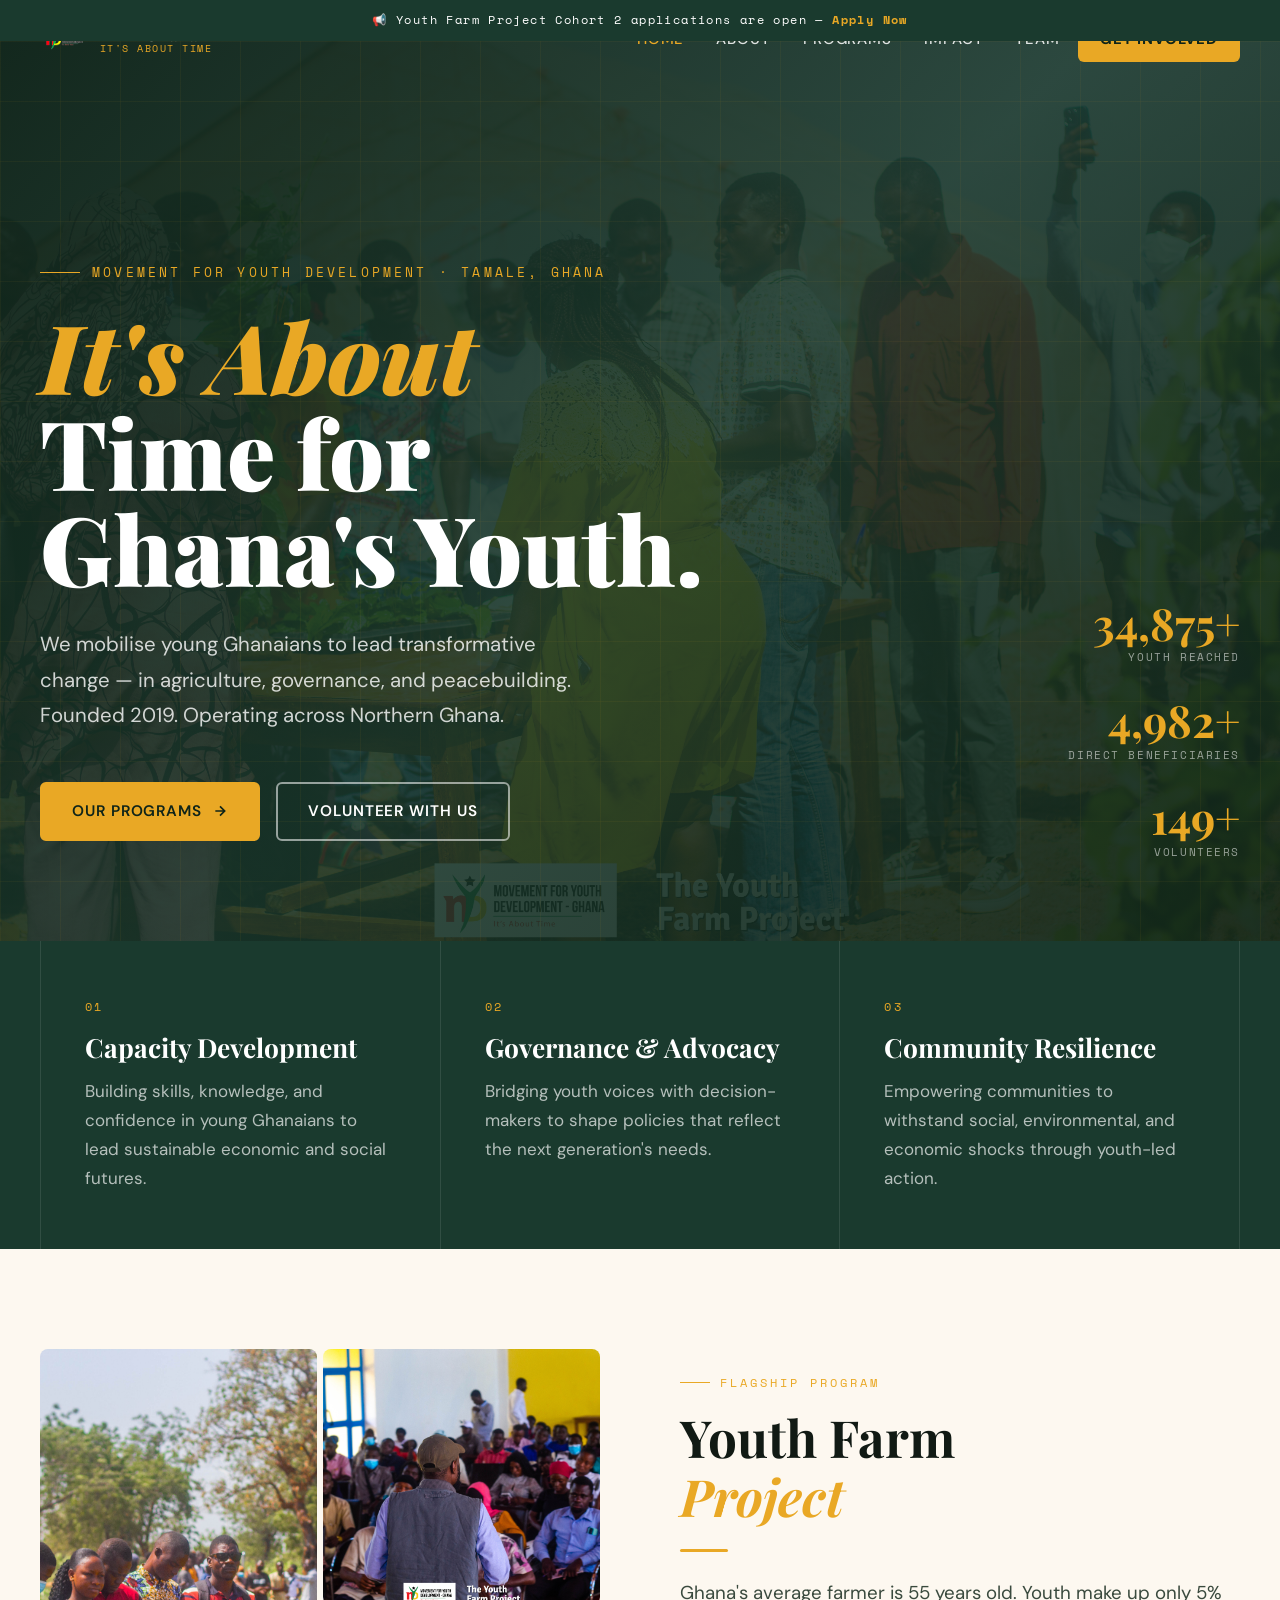
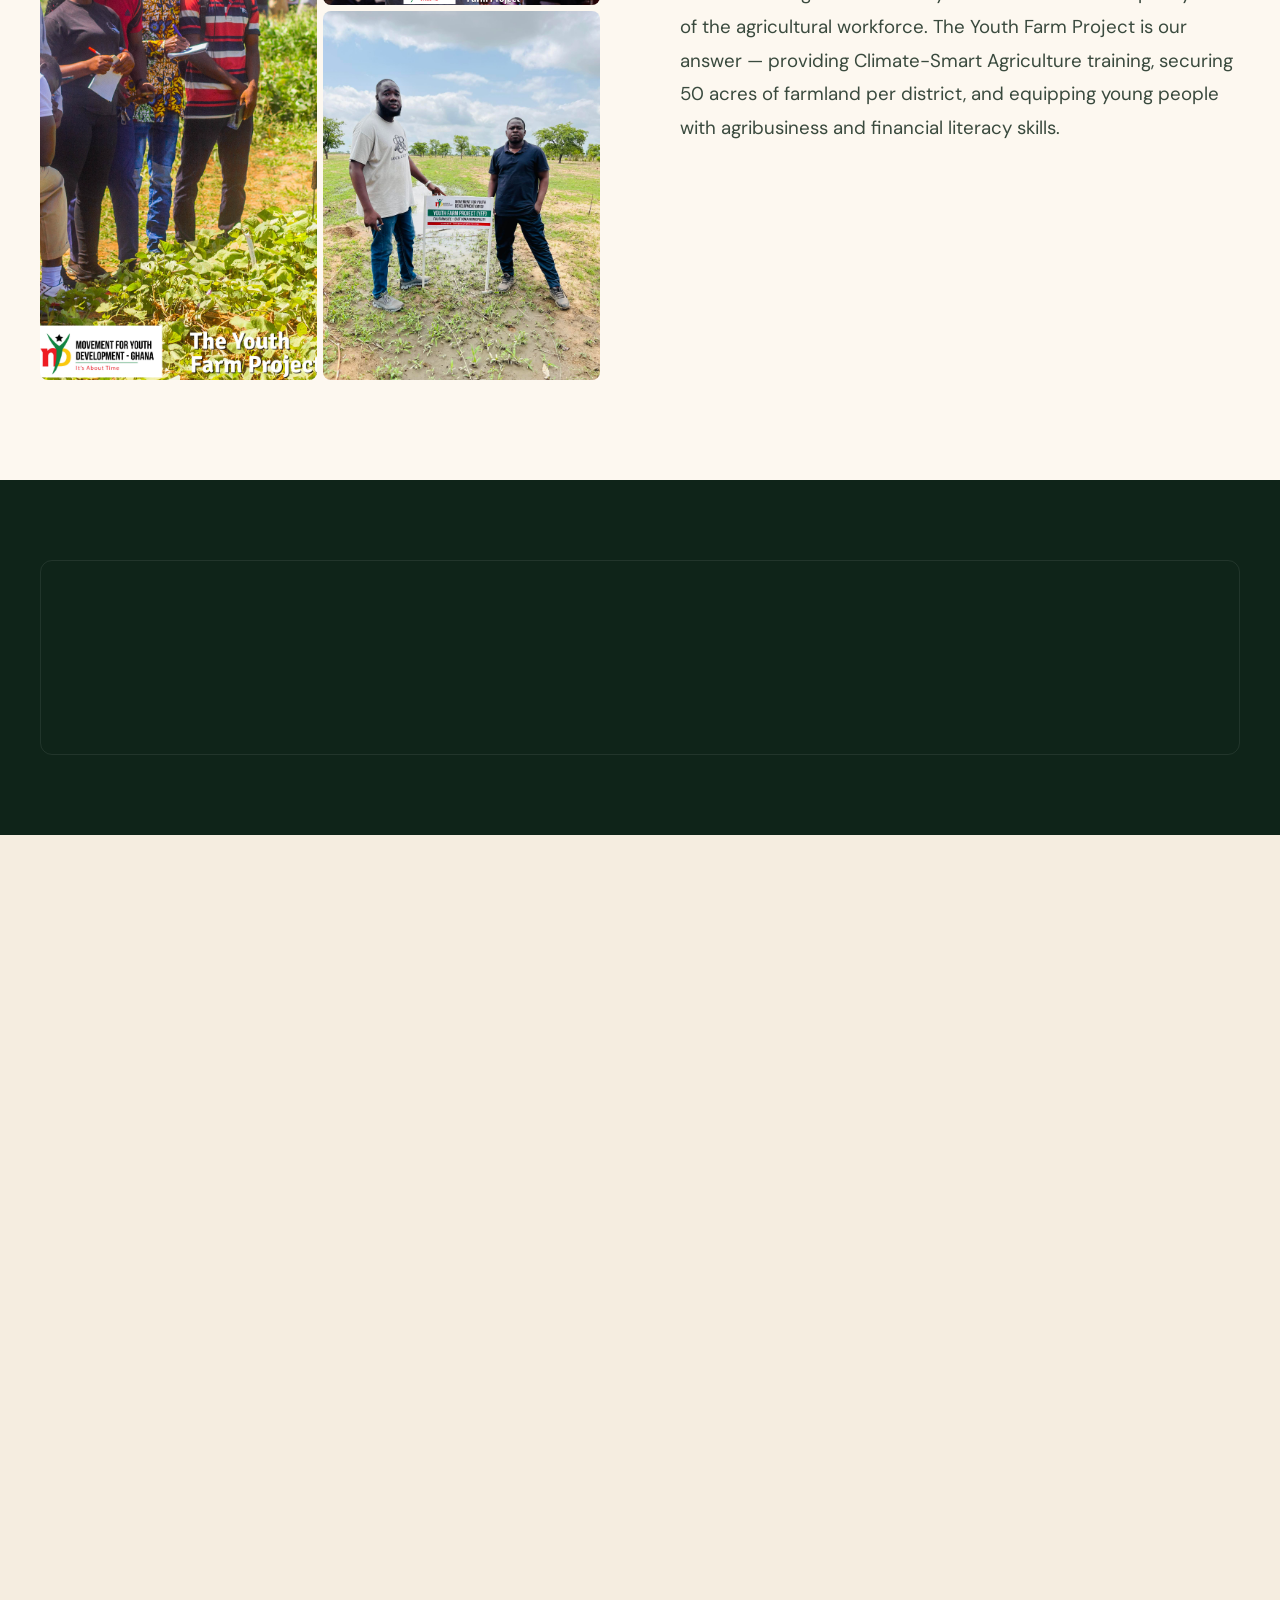
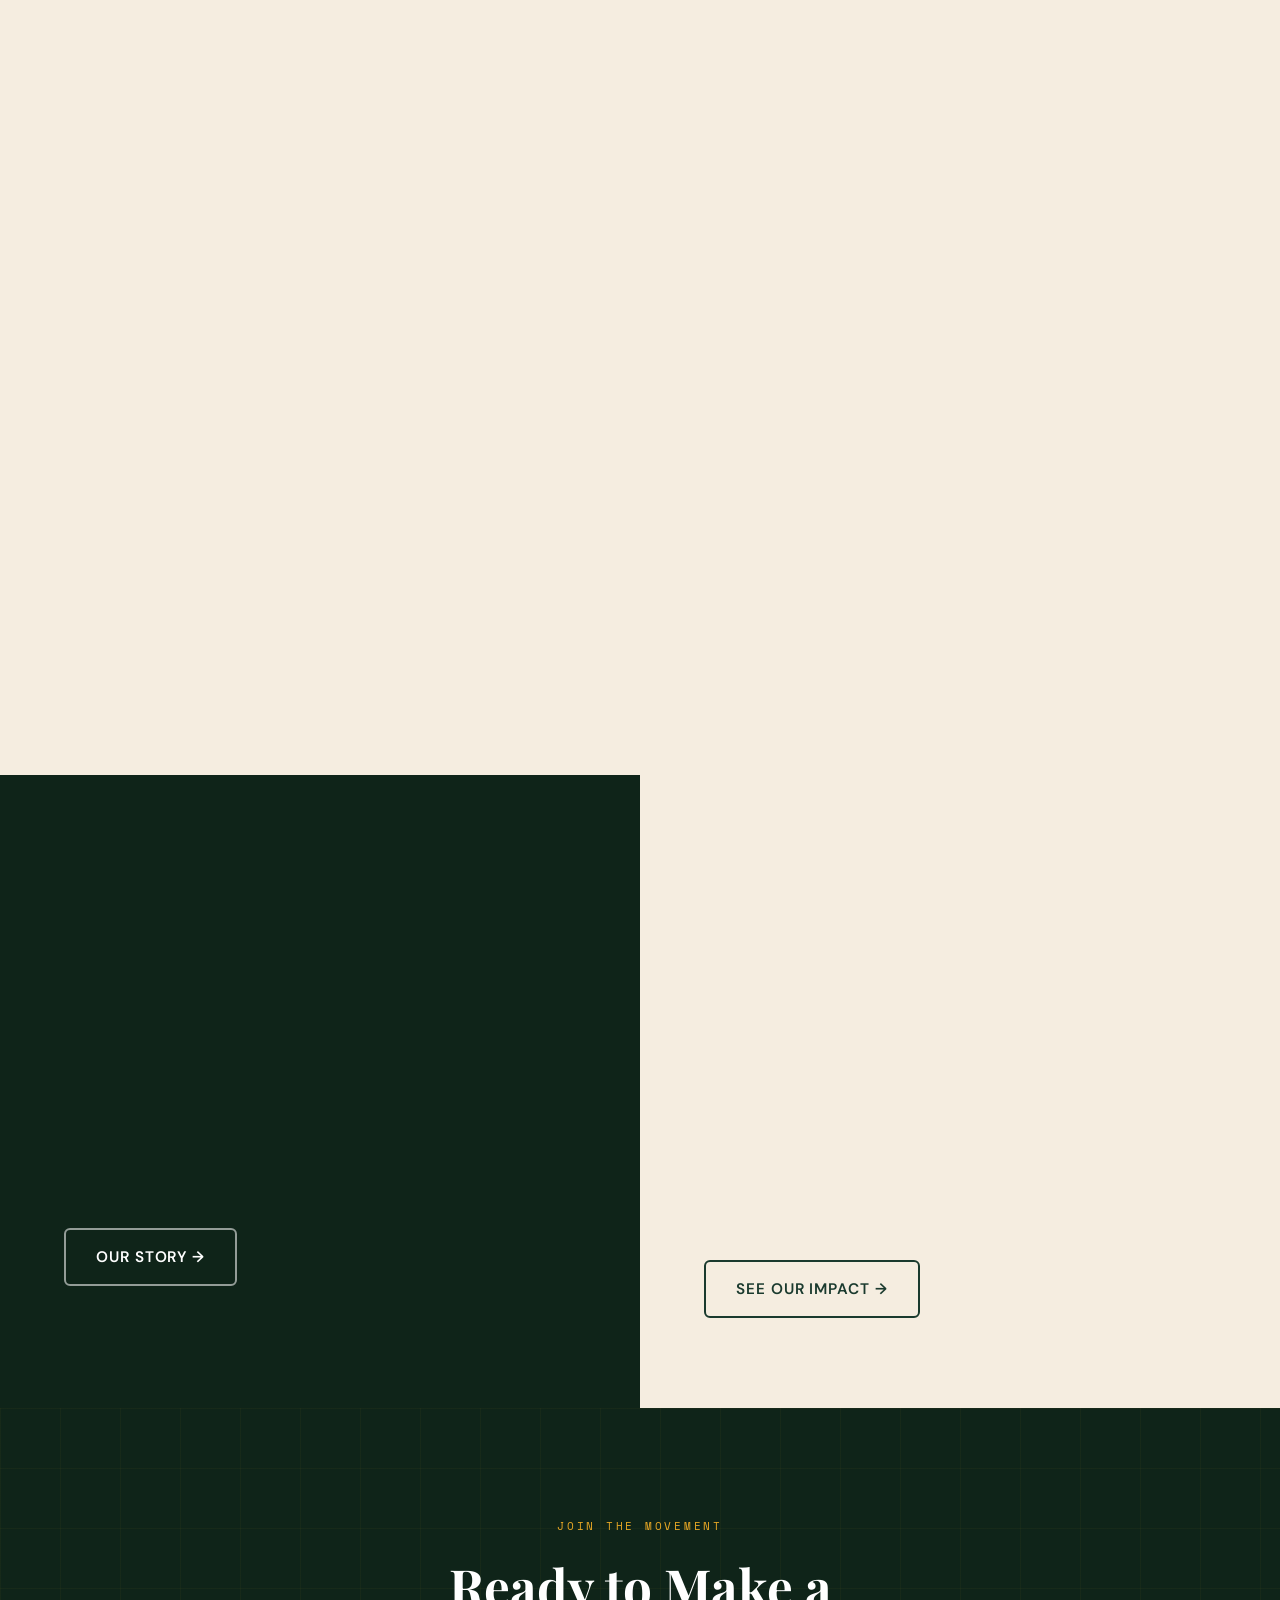
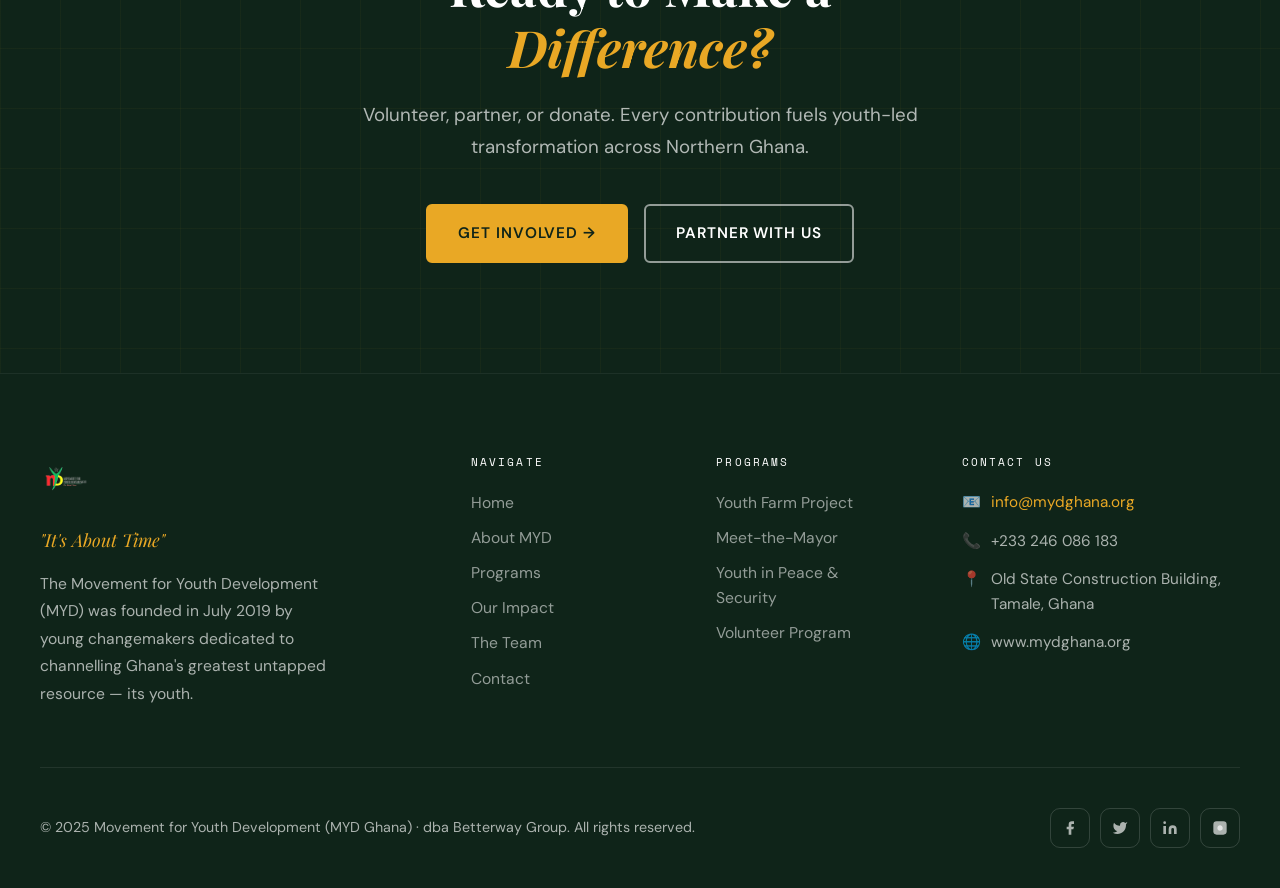
==== commit 2567c5a5: "Add YFP Apply + Visit Site buttons side by side" ====
--- a/index.html
+++ b/index.html
@@ -154,12 +154,16 @@
             <div style="font-size: 0.78rem; color: var(--text-light); font-family: var(--font-mono); letter-spacing: 0.1em;">Per District</div>
           </div>
         </div>
-        <div class="reveal reveal-delay-4" style="margin-top: 40px;">
-          <a href="programs.html#yfp" class="btn btn--outline-dark">
-            Learn More
-            <svg xmlns="http://www.w3.org/2000/svg" viewBox="0 0 24 24" fill="none" stroke="currentColor" stroke-width="2.5"><path d="M5 12h14M12 5l7 7-7 7"/></svg>
-          </a>
-        </div>
+        <div class="reveal reveal-delay-4" style="margin-top: 40px; display: flex; gap: 16px; flex-wrap: wrap;">
+  <a href="contact.html" class="btn btn--green">
+    Apply for YFP
+    <svg xmlns="http://www.w3.org/2000/svg" viewBox="0 0 24 24" fill="none" stroke="currentColor" stroke-width="2.5"><path d="M5 12h14M12 5l7 7-7 7"/></svg>
+  </a>
+  <a href="https://yfp-myd.netlify.app/" target="_blank" class="btn btn--outline-dark">
+    Visit YFP Site
+    <svg xmlns="http://www.w3.org/2000/svg" viewBox="0 0 24 24" fill="none" stroke="currentColor" stroke-width="2.5" style="margin-left: 8px;"><path d="M18 13v6a2 2 0 01-2 2H5a2 2 0 01-2-2V8a2 2 0 012-2h6M15 3h6v6M10 14L21 3"/></svg>
+  </a>
+</div>
       </div>
     </div>
   </div>
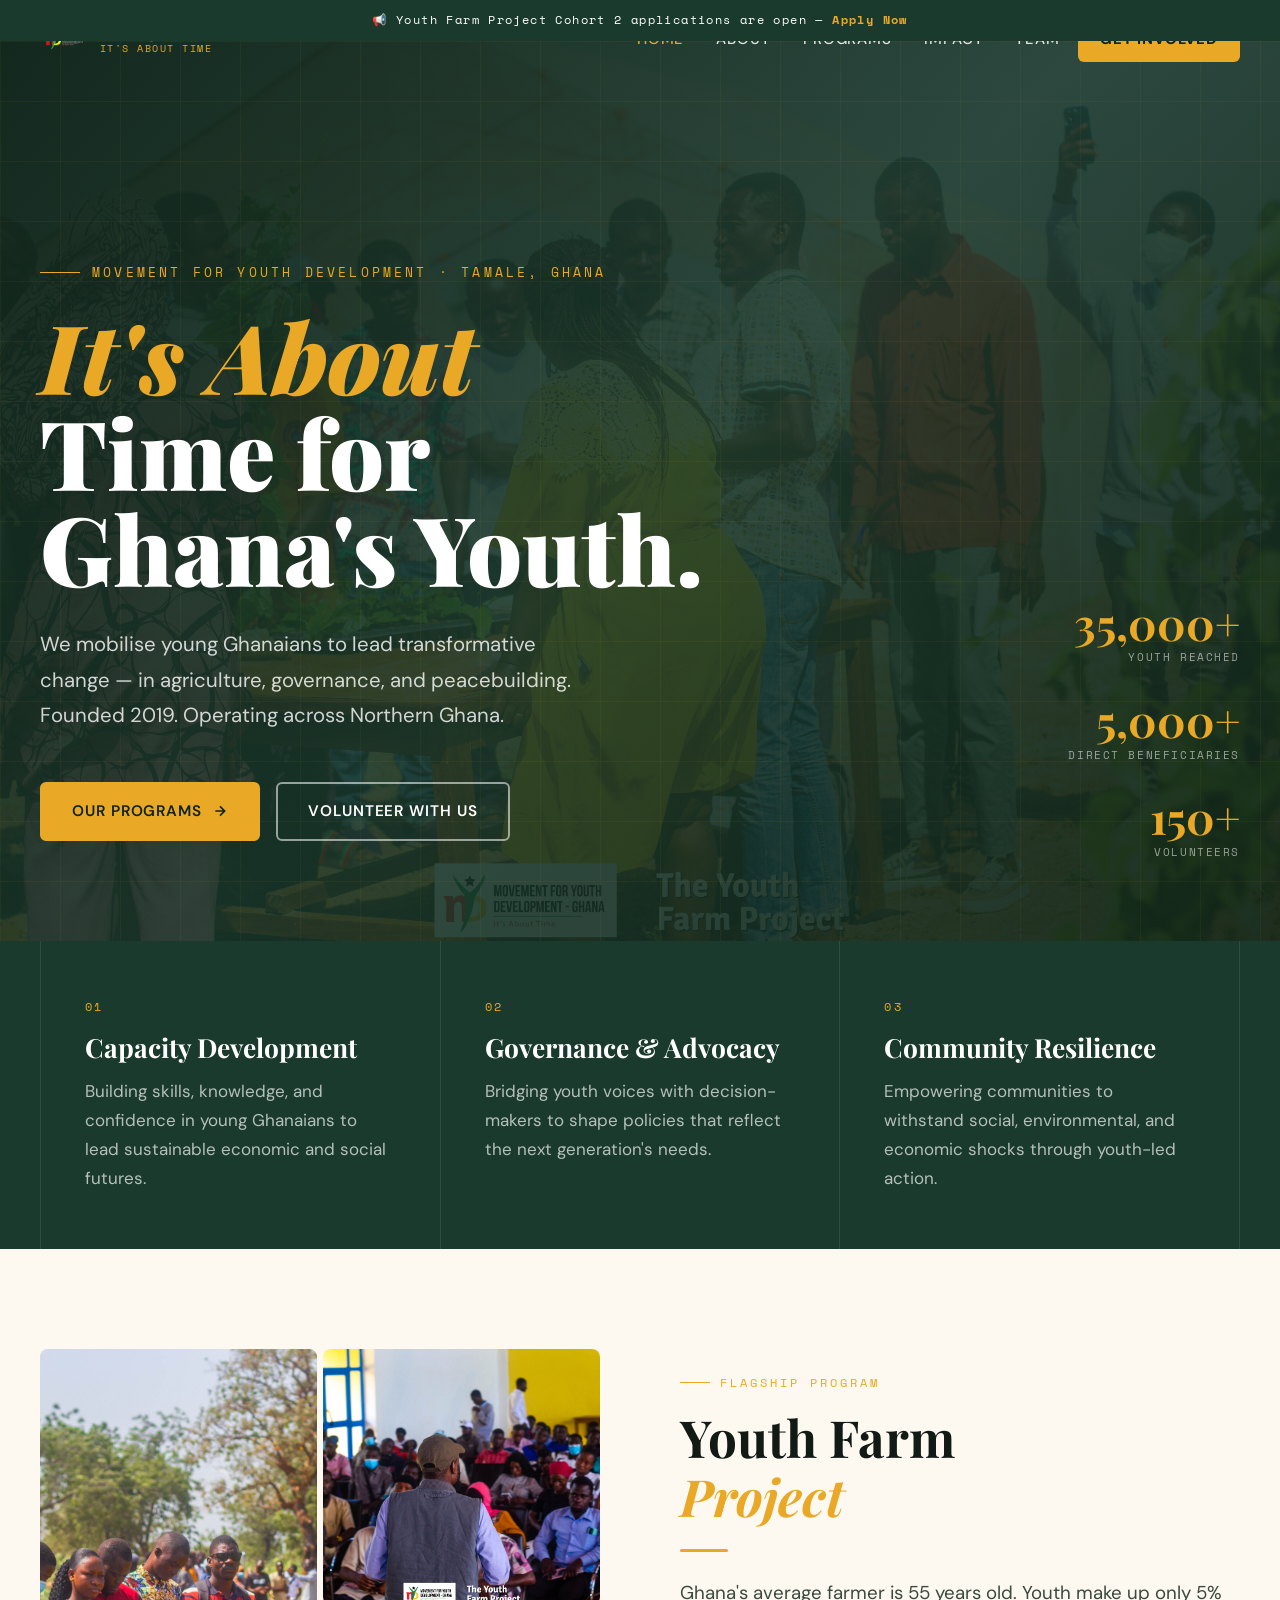
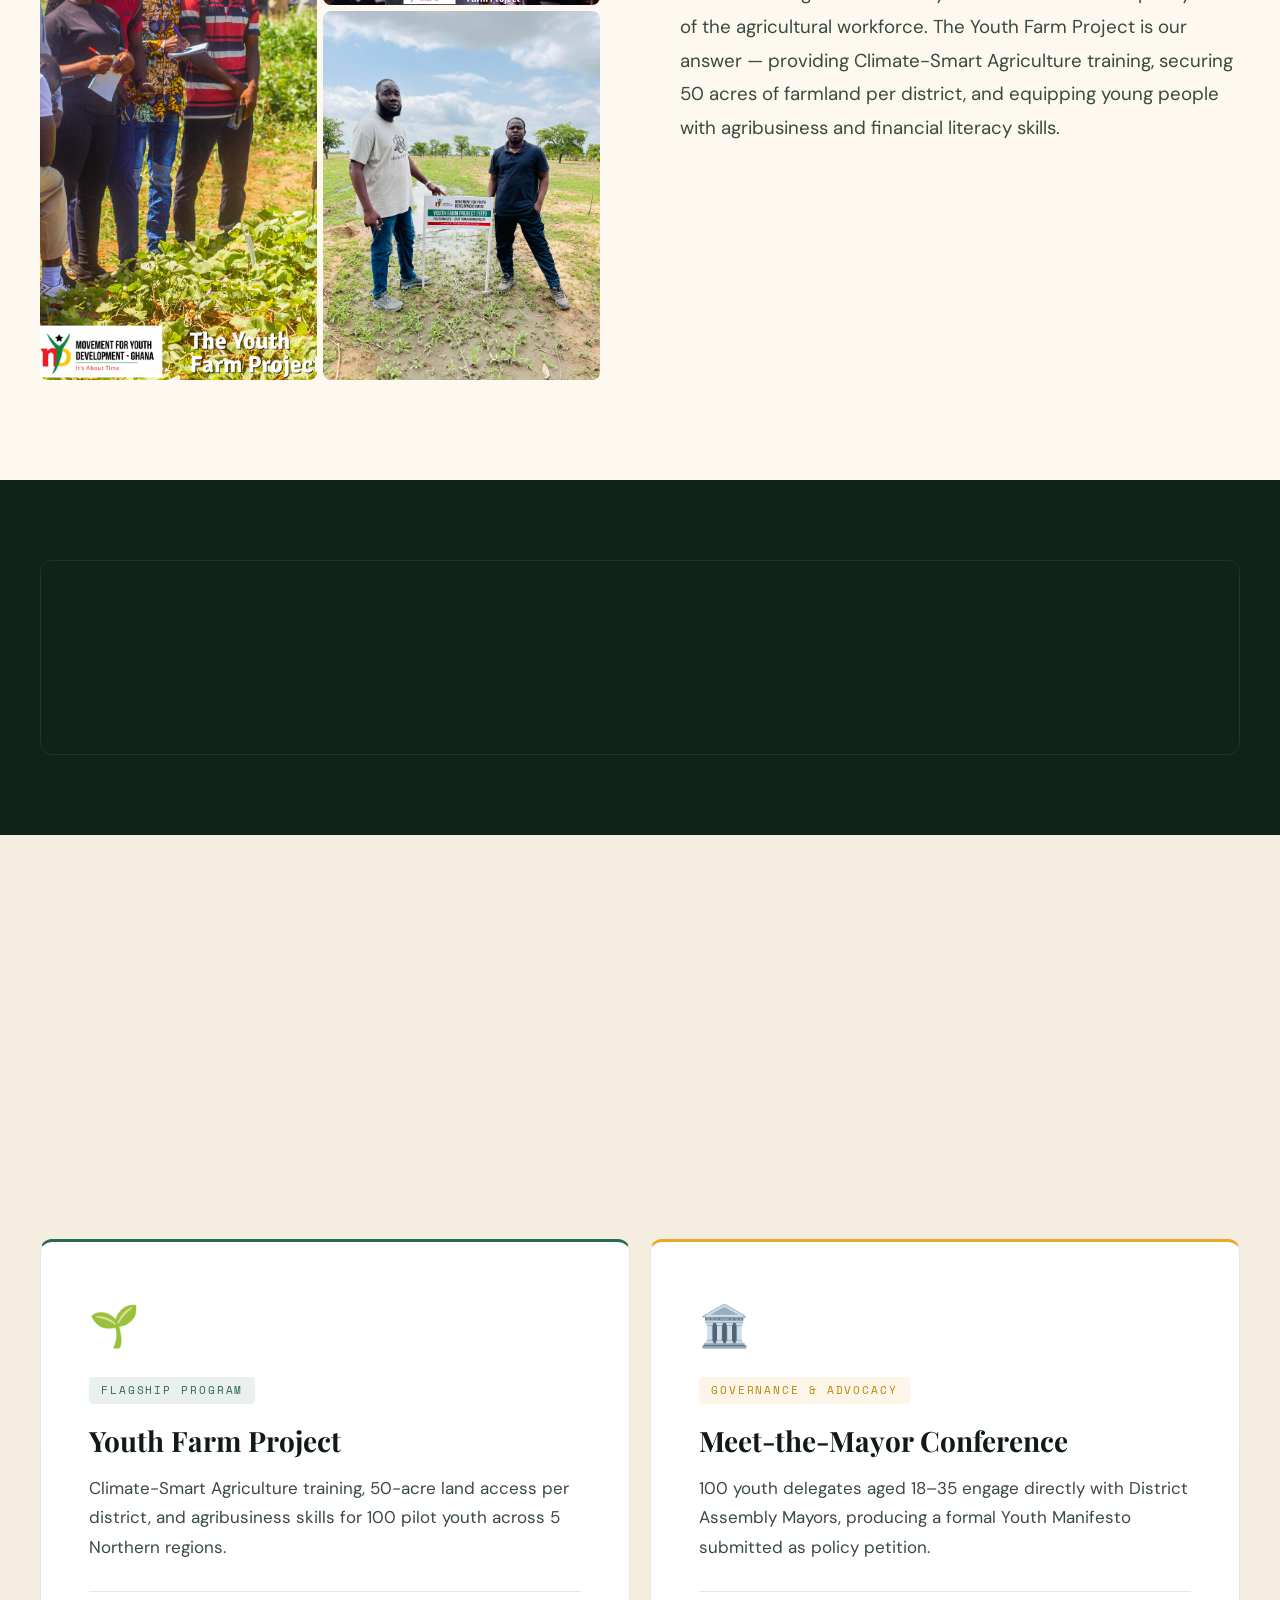
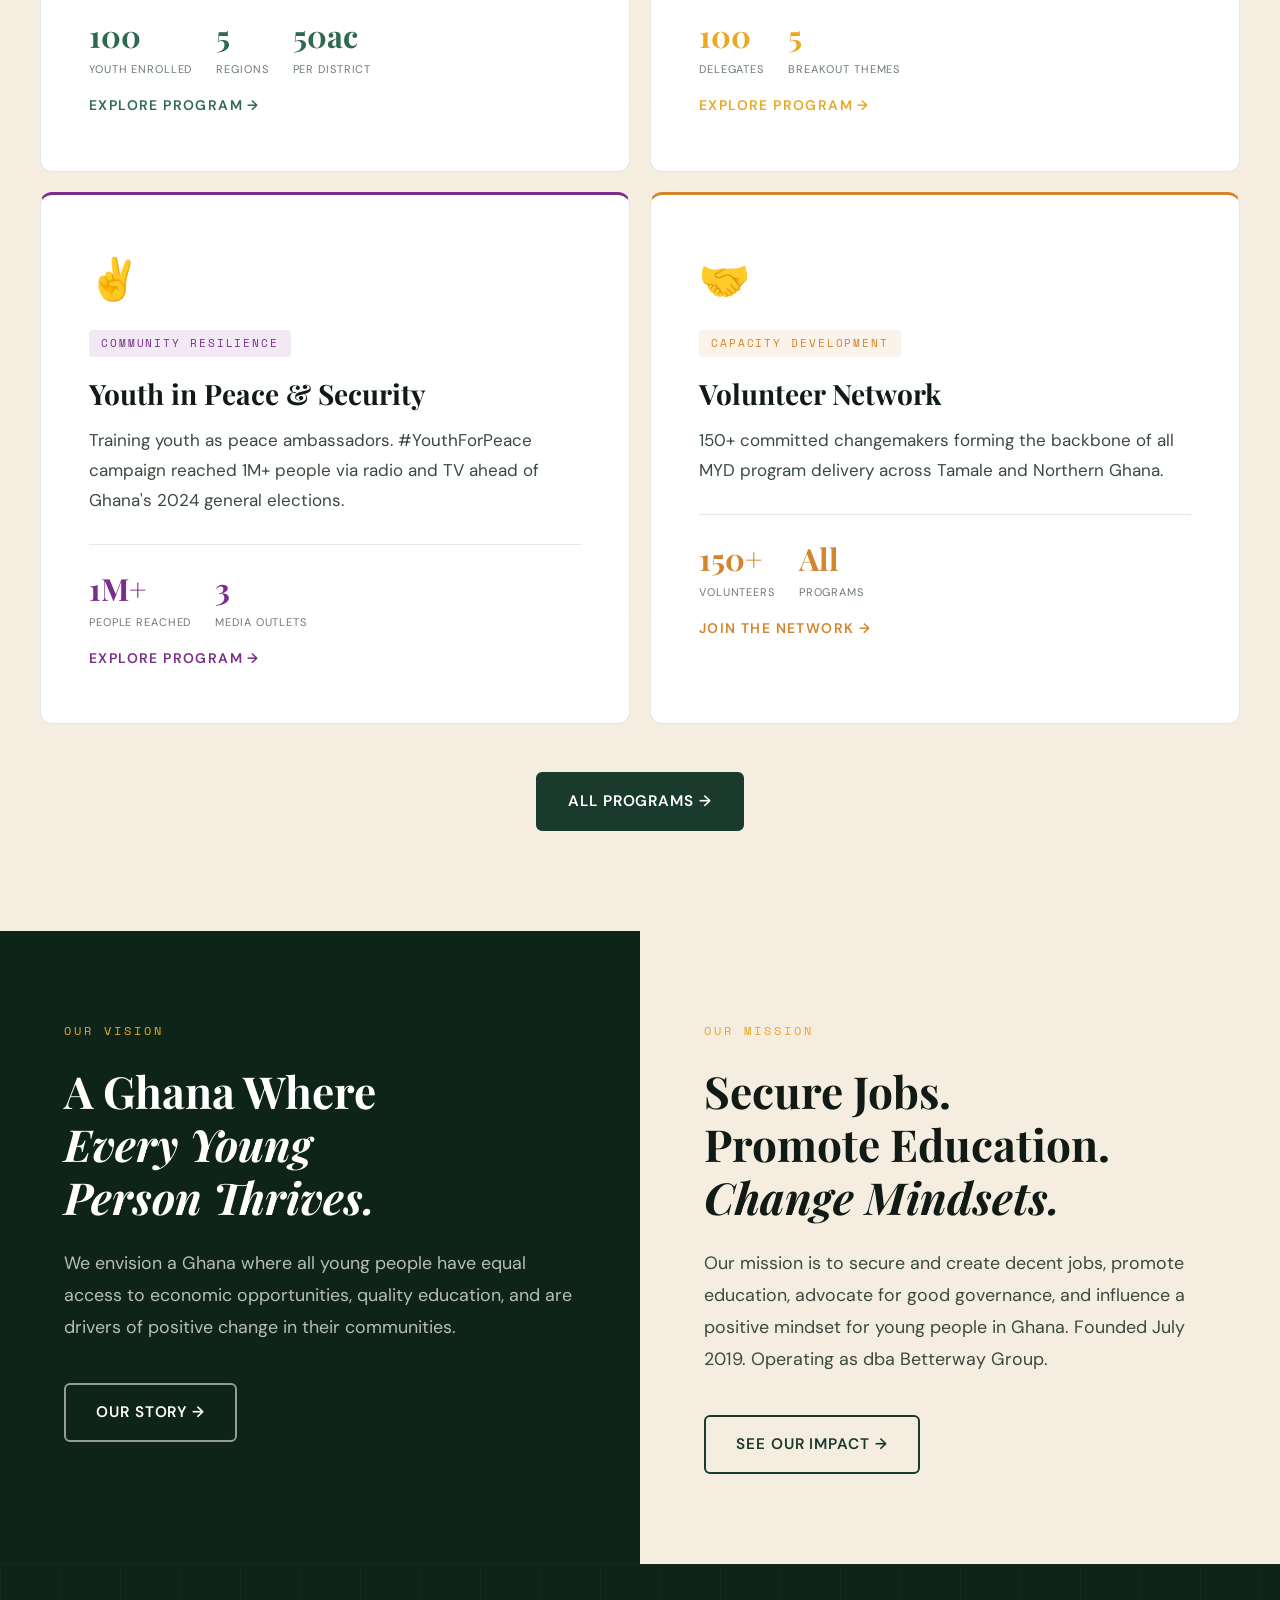
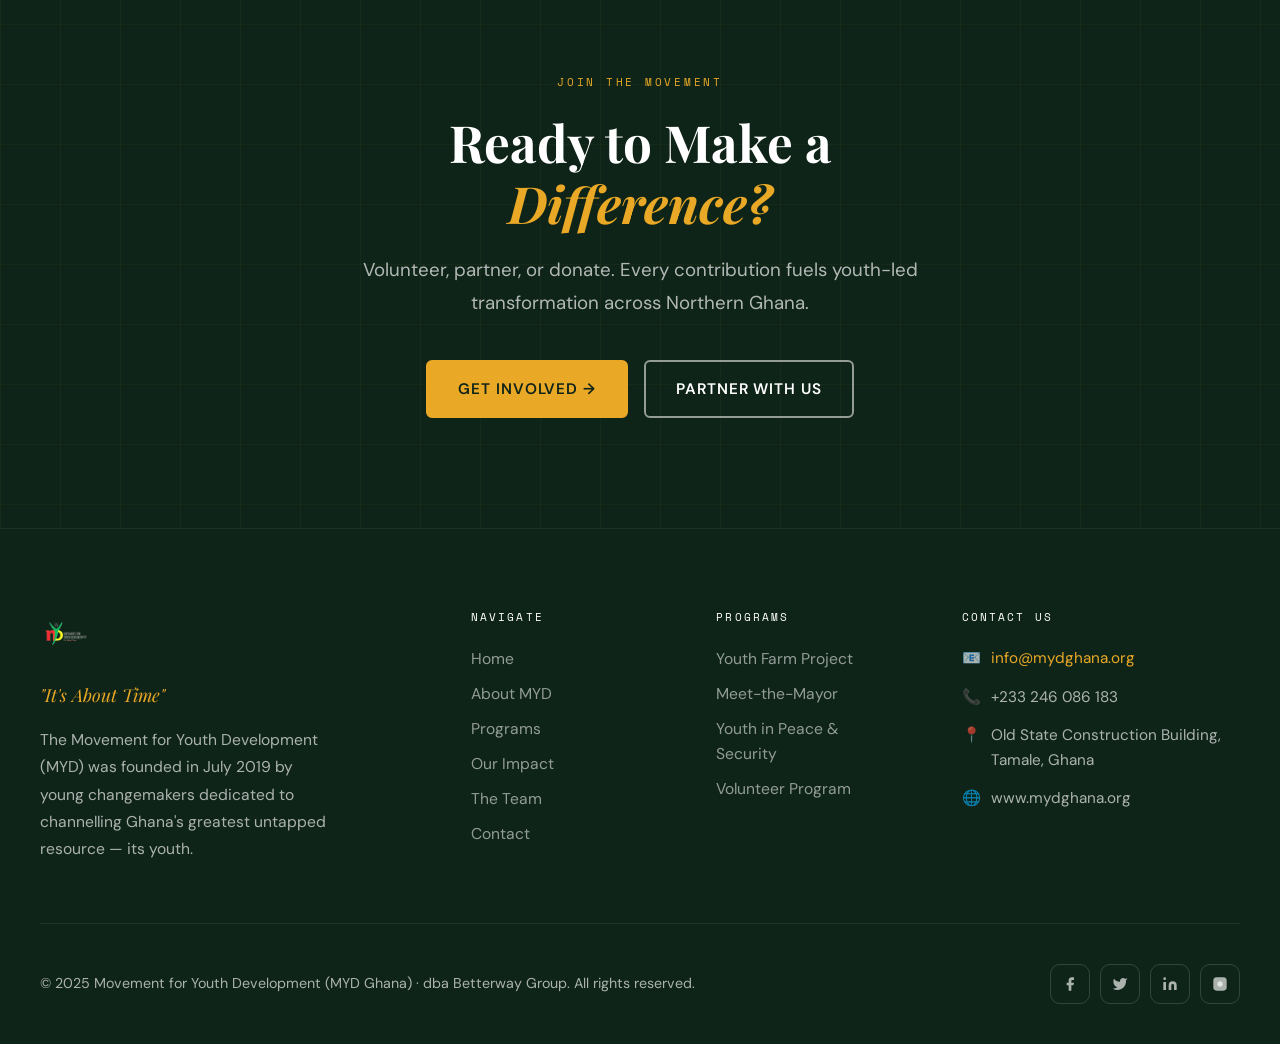
==== commit b8fb2fdf: "Revamp program cards with icons, colors, and better stats layout" ====
--- a/index.html
+++ b/index.html
@@ -205,42 +205,88 @@
     </div>
 
     <div class="programs-grid reveal">
-      <a href="programs.html#yfp" class="program-card">
-        <div class="program-card__tag">Flagship · SDG 1, 2, 8, 13</div>
-        <h3 class="program-card__title">Youth Farm Project</h3>
-        <p class="program-card__body">Climate-Smart Agriculture training, 50-acre land access per district, agribusiness skills — targeting 100 pilot youth across 5 Northern regions.</p>
-        <div class="program-card__stat" data-count="100">100</div>
-        <div class="program-card__stat-label">Pilot youth enrolled · 5 regions</div>
-        <div class="program-card__link">Explore Program →</div>
-      </a>
-
-      <a href="programs.html#mtm" class="program-card">
-        <div class="program-card__tag">Governance &amp; Advocacy</div>
-        <h3 class="program-card__title">Meet-the-Mayor Youth Conference</h3>
-        <p class="program-card__body">100 delegates aged 18–35 engage directly with District Assembly Mayors. Produces a formal Youth Manifesto submitted as policy petition.</p>
-        <div class="program-card__stat">100</div>
-        <div class="program-card__stat-label">Delegates per conference</div>
-        <div class="program-card__link">Explore Program →</div>
-      </a>
-
-      <a href="programs.html#yps" class="program-card">
-        <div class="program-card__tag">Community Resilience</div>
-        <h3 class="program-card__title">Youth in Peace &amp; Security</h3>
-        <p class="program-card__body">Trains youth as peace ambassadors. #YouthForPeace campaign reached 1M+ people via radio and TV ahead of Ghana's 2024 general elections.</p>
-        <div class="program-card__stat">1M+</div>
-        <div class="program-card__stat-label">People reached by campaign</div>
-        <div class="program-card__link">Explore Program →</div>
-      </a>
-
-      <a href="programs.html#volunteers" class="program-card">
-        <div class="program-card__tag">Capacity Development</div>
-        <h3 class="program-card__title">MYD Volunteer Program</h3>
-        <p class="program-card__body">A growing network of 150+ committed young changemakers who are the backbone of all MYD program delivery across Tamale and beyond.</p>
-        <div class="program-card__stat">150+</div>
-        <div class="program-card__stat-label">Active volunteers</div>
-        <div class="program-card__link">Join the Network →</div>
-      </a>
-    </div>
+  
+  <!-- YFP Card -->
+  <a href="programs.html#yfp" class="program-card" style="border-top: 3px solid #2d6a4f;">
+    <div class="program-card__icon" style="font-size: 2.4rem; margin-bottom: 16px;">🌱</div>
+    <div class="program-card__tag" style="background: rgba(45,106,79,0.1); color: #2d6a4f;">Flagship Program</div>
+    <h3 class="program-card__title">Youth Farm Project</h3>
+    <p class="program-card__body">Climate-Smart Agriculture training, 50-acre land access per district, and agribusiness skills for 100 pilot youth across 5 Northern regions.</p>
+    <div style="display: flex; gap: 24px; margin-top: 20px; padding-top: 20px; border-top: 1px solid var(--border);">
+      <div>
+        <div style="font-family: var(--font-head); font-size: 1.8rem; font-weight: 700; color: #2d6a4f;">100</div>
+        <div style="font-size: 0.65rem; color: var(--text-light); text-transform: uppercase; letter-spacing: 0.08em;">Youth Enrolled</div>
+      </div>
+      <div>
+        <div style="font-family: var(--font-head); font-size: 1.8rem; font-weight: 700; color: #2d6a4f;">5</div>
+        <div style="font-size: 0.65rem; color: var(--text-light); text-transform: uppercase; letter-spacing: 0.08em;">Regions</div>
+      </div>
+      <div>
+        <div style="font-family: var(--font-head); font-size: 1.8rem; font-weight: 700; color: #2d6a4f;">50ac</div>
+        <div style="font-size: 0.65rem; color: var(--text-light); text-transform: uppercase; letter-spacing: 0.08em;">Per District</div>
+      </div>
+    </div>
+    <div class="program-card__link" style="margin-top: 16px; color: #2d6a4f;">Explore Program →</div>
+  </a>
+
+  <!-- MTM Card -->
+  <a href="programs.html#mtm" class="program-card" style="border-top: 3px solid #e9a825;">
+    <div class="program-card__icon" style="font-size: 2.4rem; margin-bottom: 16px;">🏛️</div>
+    <div class="program-card__tag" style="background: rgba(233,168,37,0.1); color: #b8860b;">Governance & Advocacy</div>
+    <h3 class="program-card__title">Meet-the-Mayor Conference</h3>
+    <p class="program-card__body">100 youth delegates aged 18–35 engage directly with District Assembly Mayors, producing a formal Youth Manifesto submitted as policy petition.</p>
+    <div style="display: flex; gap: 24px; margin-top: 20px; padding-top: 20px; border-top: 1px solid var(--border);">
+      <div>
+        <div style="font-family: var(--font-head); font-size: 1.8rem; font-weight: 700; color: #e9a825;">100</div>
+        <div style="font-size: 0.65rem; color: var(--text-light); text-transform: uppercase; letter-spacing: 0.08em;">Delegates</div>
+      </div>
+      <div>
+        <div style="font-family: var(--font-head); font-size: 1.8rem; font-weight: 700; color: #e9a825;">5</div>
+        <div style="font-size: 0.65rem; color: var(--text-light); text-transform: uppercase; letter-spacing: 0.08em;">Breakout Themes</div>
+      </div>
+    </div>
+    <div class="program-card__link" style="margin-top: 16px; color: #e9a825;">Explore Program →</div>
+  </a>
+
+  <!-- YPS Card -->
+  <a href="programs.html#yps" class="program-card" style="border-top: 3px solid #7b2d8b;">
+    <div class="program-card__icon" style="font-size: 2.4rem; margin-bottom: 16px;">✌️</div>
+    <div class="program-card__tag" style="background: rgba(123,45,139,0.1); color: #7b2d8b;">Community Resilience</div>
+    <h3 class="program-card__title">Youth in Peace & Security</h3>
+    <p class="program-card__body">Training youth as peace ambassadors. #YouthForPeace campaign reached 1M+ people via radio and TV ahead of Ghana's 2024 general elections.</p>
+    <div style="display: flex; gap: 24px; margin-top: 20px; padding-top: 20px; border-top: 1px solid var(--border);">
+      <div>
+        <div style="font-family: var(--font-head); font-size: 1.8rem; font-weight: 700; color: #7b2d8b;">1M+</div>
+        <div style="font-size: 0.65rem; color: var(--text-light); text-transform: uppercase; letter-spacing: 0.08em;">People Reached</div>
+      </div>
+      <div>
+        <div style="font-family: var(--font-head); font-size: 1.8rem; font-weight: 700; color: #7b2d8b;">3</div>
+        <div style="font-size: 0.65rem; color: var(--text-light); text-transform: uppercase; letter-spacing: 0.08em;">Media Outlets</div>
+      </div>
+    </div>
+    <div class="program-card__link" style="margin-top: 16px; color: #7b2d8b;">Explore Program →</div>
+  </a>
+
+  <!-- Volunteer Card -->
+  <a href="programs.html#volunteers" class="program-card" style="border-top: 3px solid #d4842a;">
+    <div class="program-card__icon" style="font-size: 2.4rem; margin-bottom: 16px;">🤝</div>
+    <div class="program-card__tag" style="background: rgba(212,132,42,0.1); color: #d4842a;">Capacity Development</div>
+    <h3 class="program-card__title">Volunteer Network</h3>
+    <p class="program-card__body">150+ committed changemakers forming the backbone of all MYD program delivery across Tamale and Northern Ghana.</p>
+    <div style="display: flex; gap: 24px; margin-top: 20px; padding-top: 20px; border-top: 1px solid var(--border);">
+      <div>
+        <div style="font-family: var(--font-head); font-size: 1.8rem; font-weight: 700; color: #d4842a;">150+</div>
+        <div style="font-size: 0.65rem; color: var(--text-light); text-transform: uppercase; letter-spacing: 0.08em;">Volunteers</div>
+      </div>
+      <div>
+        <div style="font-family: var(--font-head); font-size: 1.8rem; font-weight: 700; color: #d4842a;">All</div>
+        <div style="font-size: 0.65rem; color: var(--text-light); text-transform: uppercase; letter-spacing: 0.08em;">Programs</div>
+      </div>
+    </div>
+    <div class="program-card__link" style="margin-top: 16px; color: #d4842a;">Join the Network →</div>
+  </a>
+
+</div>
 
     <div style="text-align: center; margin-top: 48px;" class="reveal">
       <a href="programs.html" class="btn btn--green">All Programs →</a>
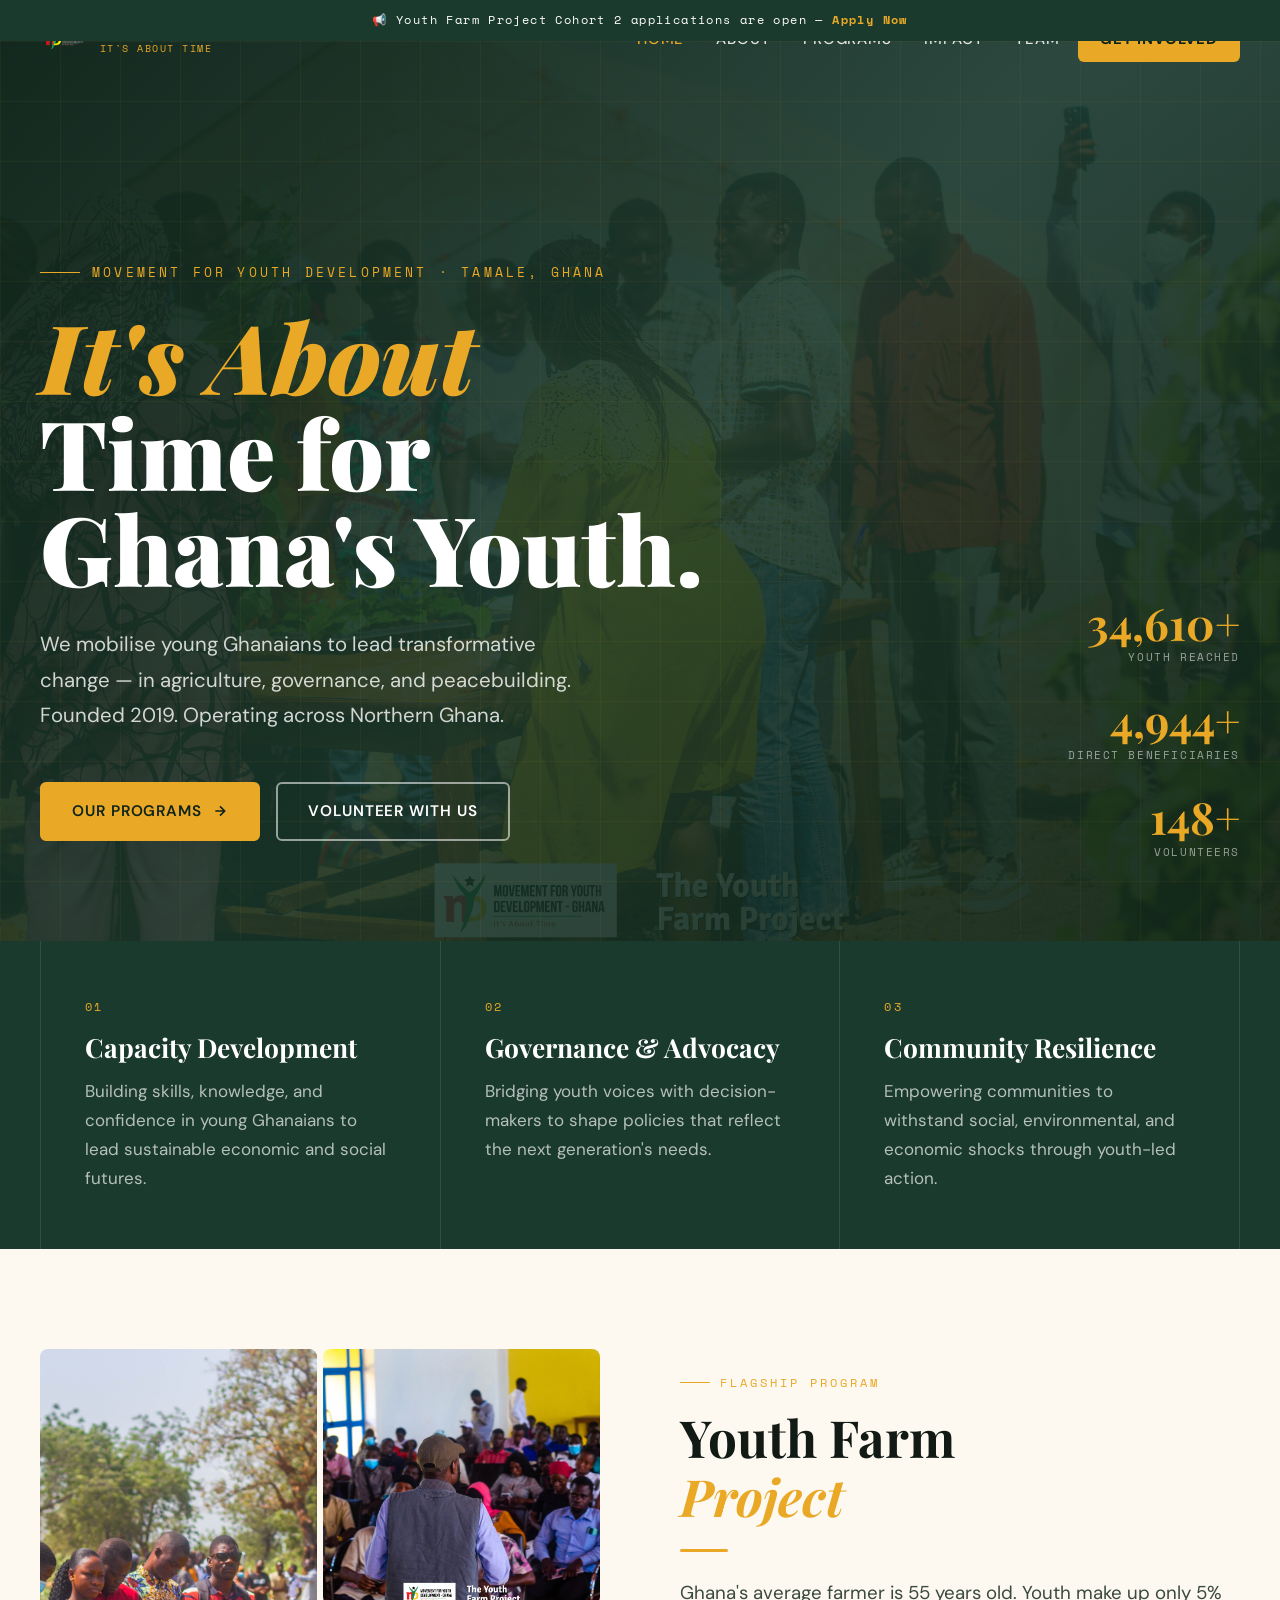
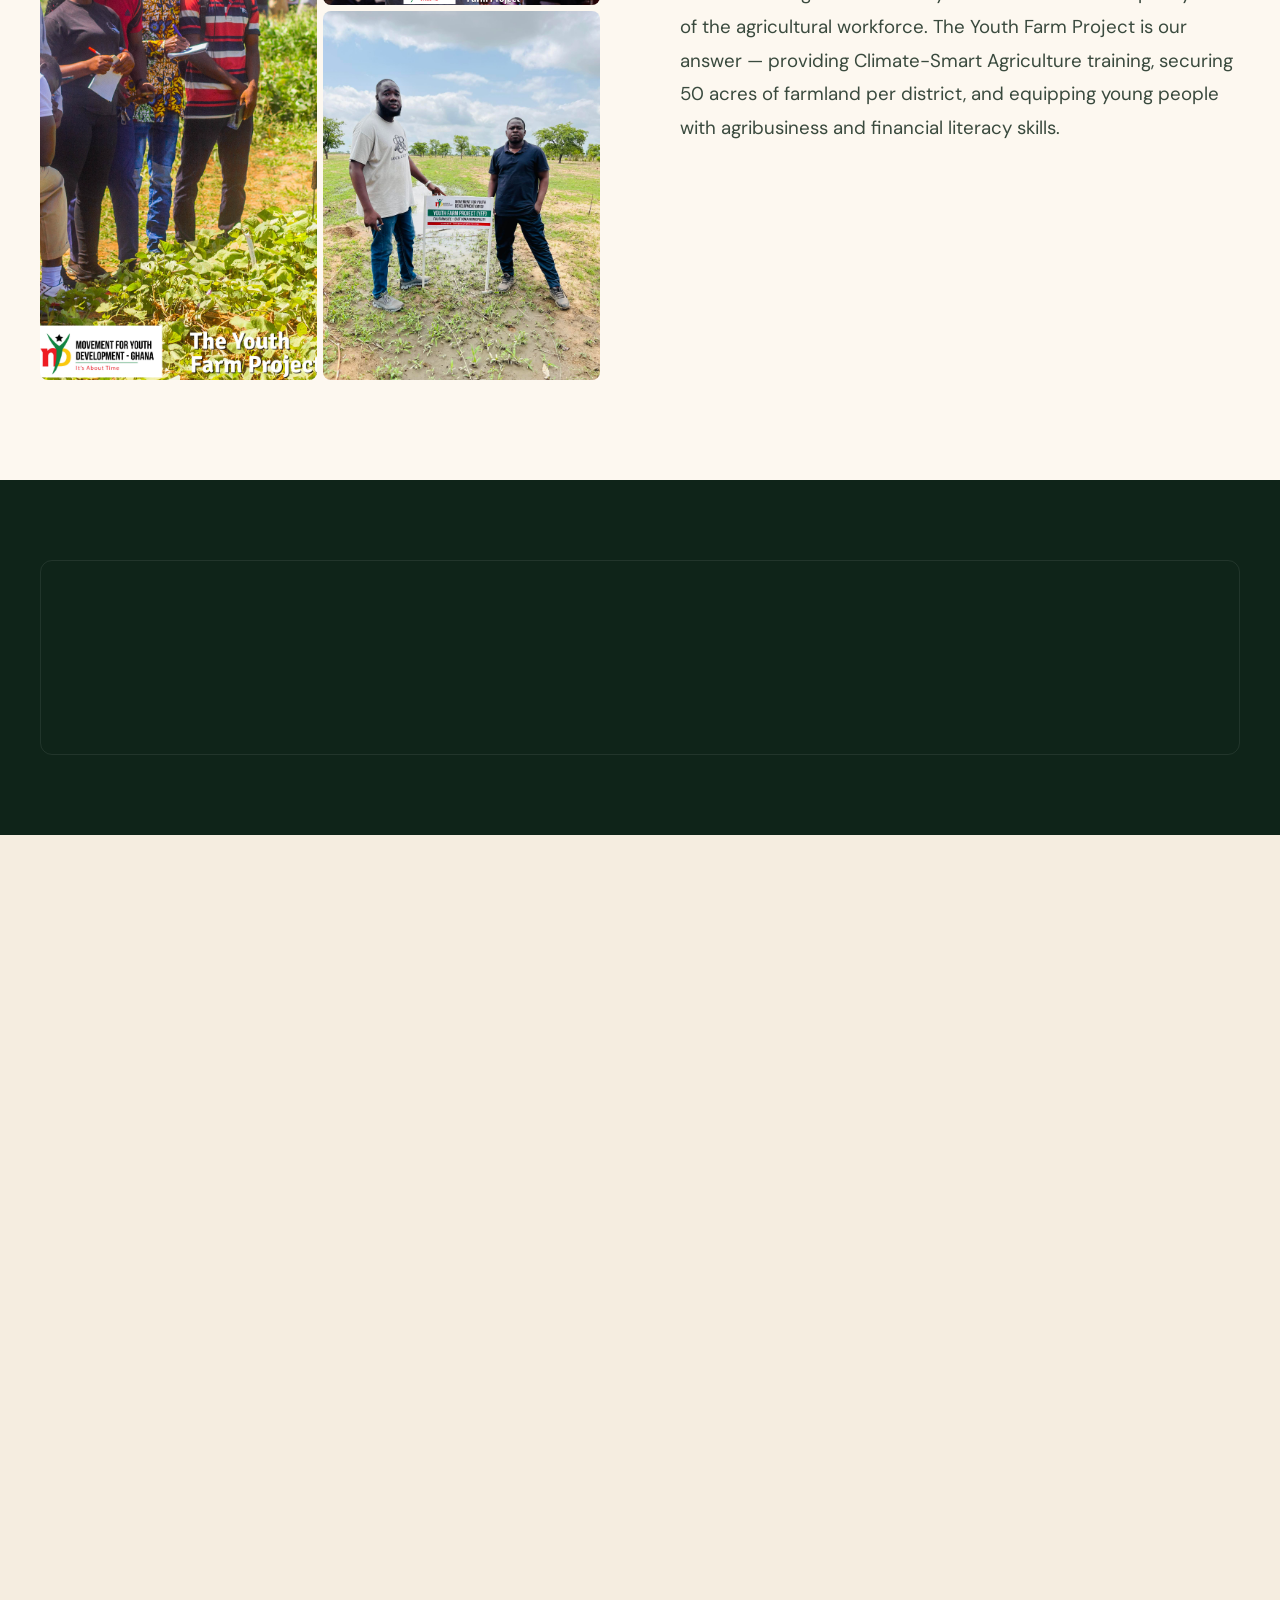
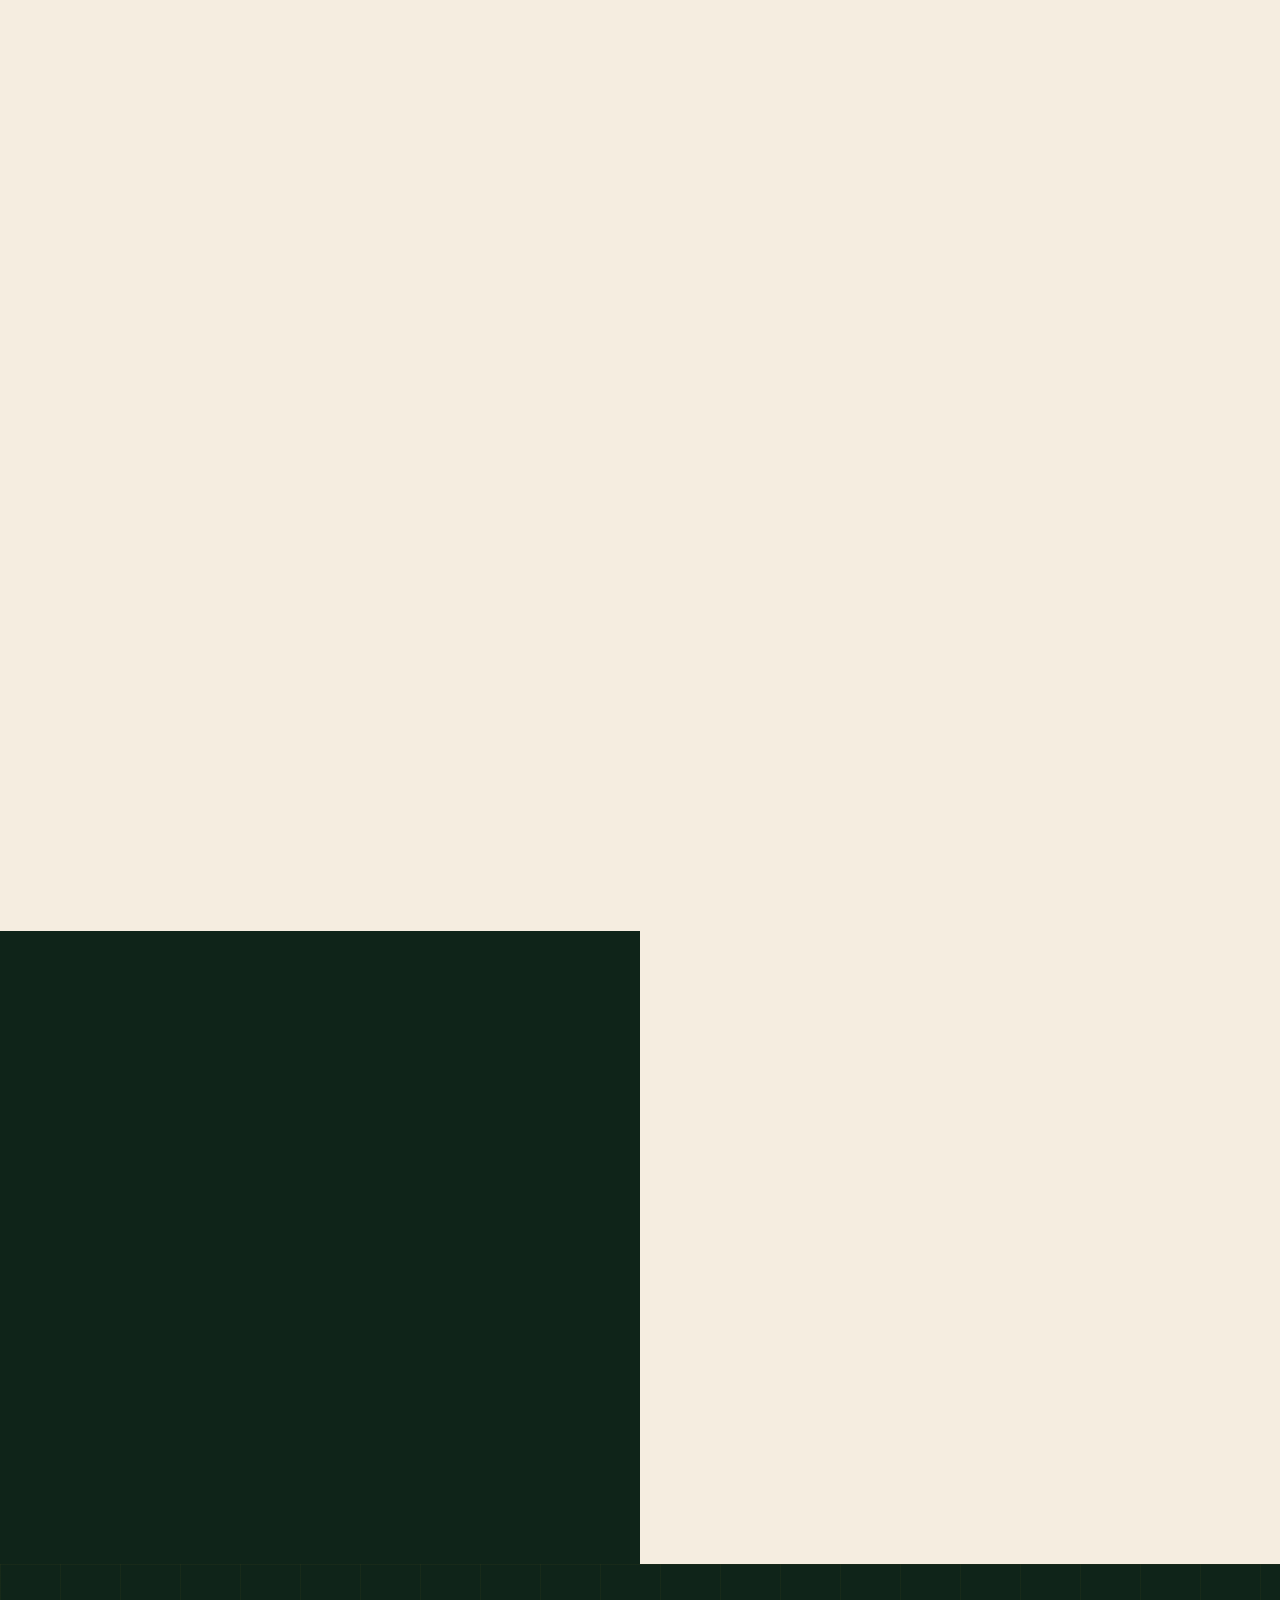
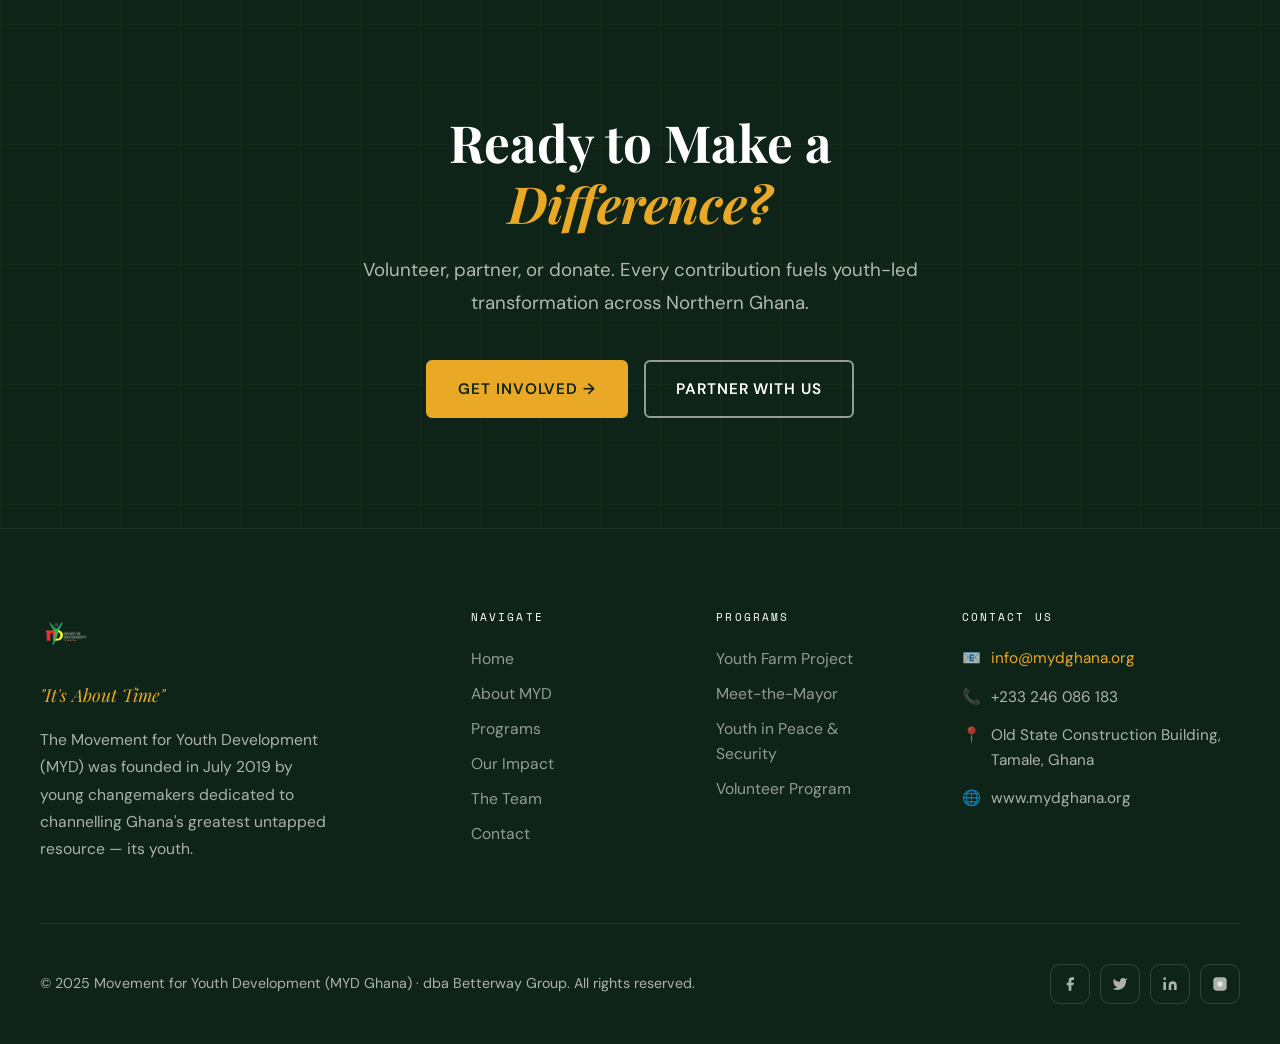
==== commit 71aad9a8: "added 0" ====
--- a/index.html
+++ b/index.html
@@ -211,7 +211,7 @@
     <div class="program-card__icon" style="font-size: 2.4rem; margin-bottom: 16px;">🌱</div>
     <div class="program-card__tag" style="background: rgba(45,106,79,0.1); color: #2d6a4f;">Flagship Program</div>
     <h3 class="program-card__title">Youth Farm Project</h3>
-    <p class="program-card__body">Climate-Smart Agriculture training, 50-acre land access per district, and agribusiness skills for 100 pilot youth across 5 Northern regions.</p>
+    <p class="program-card__body">Climate-Smart Agriculture training, 50-acre land access per district, and agribusiness skills for 1000 pilot youth across 5 Northern regions.</p>
     <div style="display: flex; gap: 24px; margin-top: 20px; padding-top: 20px; border-top: 1px solid var(--border);">
       <div>
         <div style="font-family: var(--font-head); font-size: 1.8rem; font-weight: 700; color: #2d6a4f;">100</div>
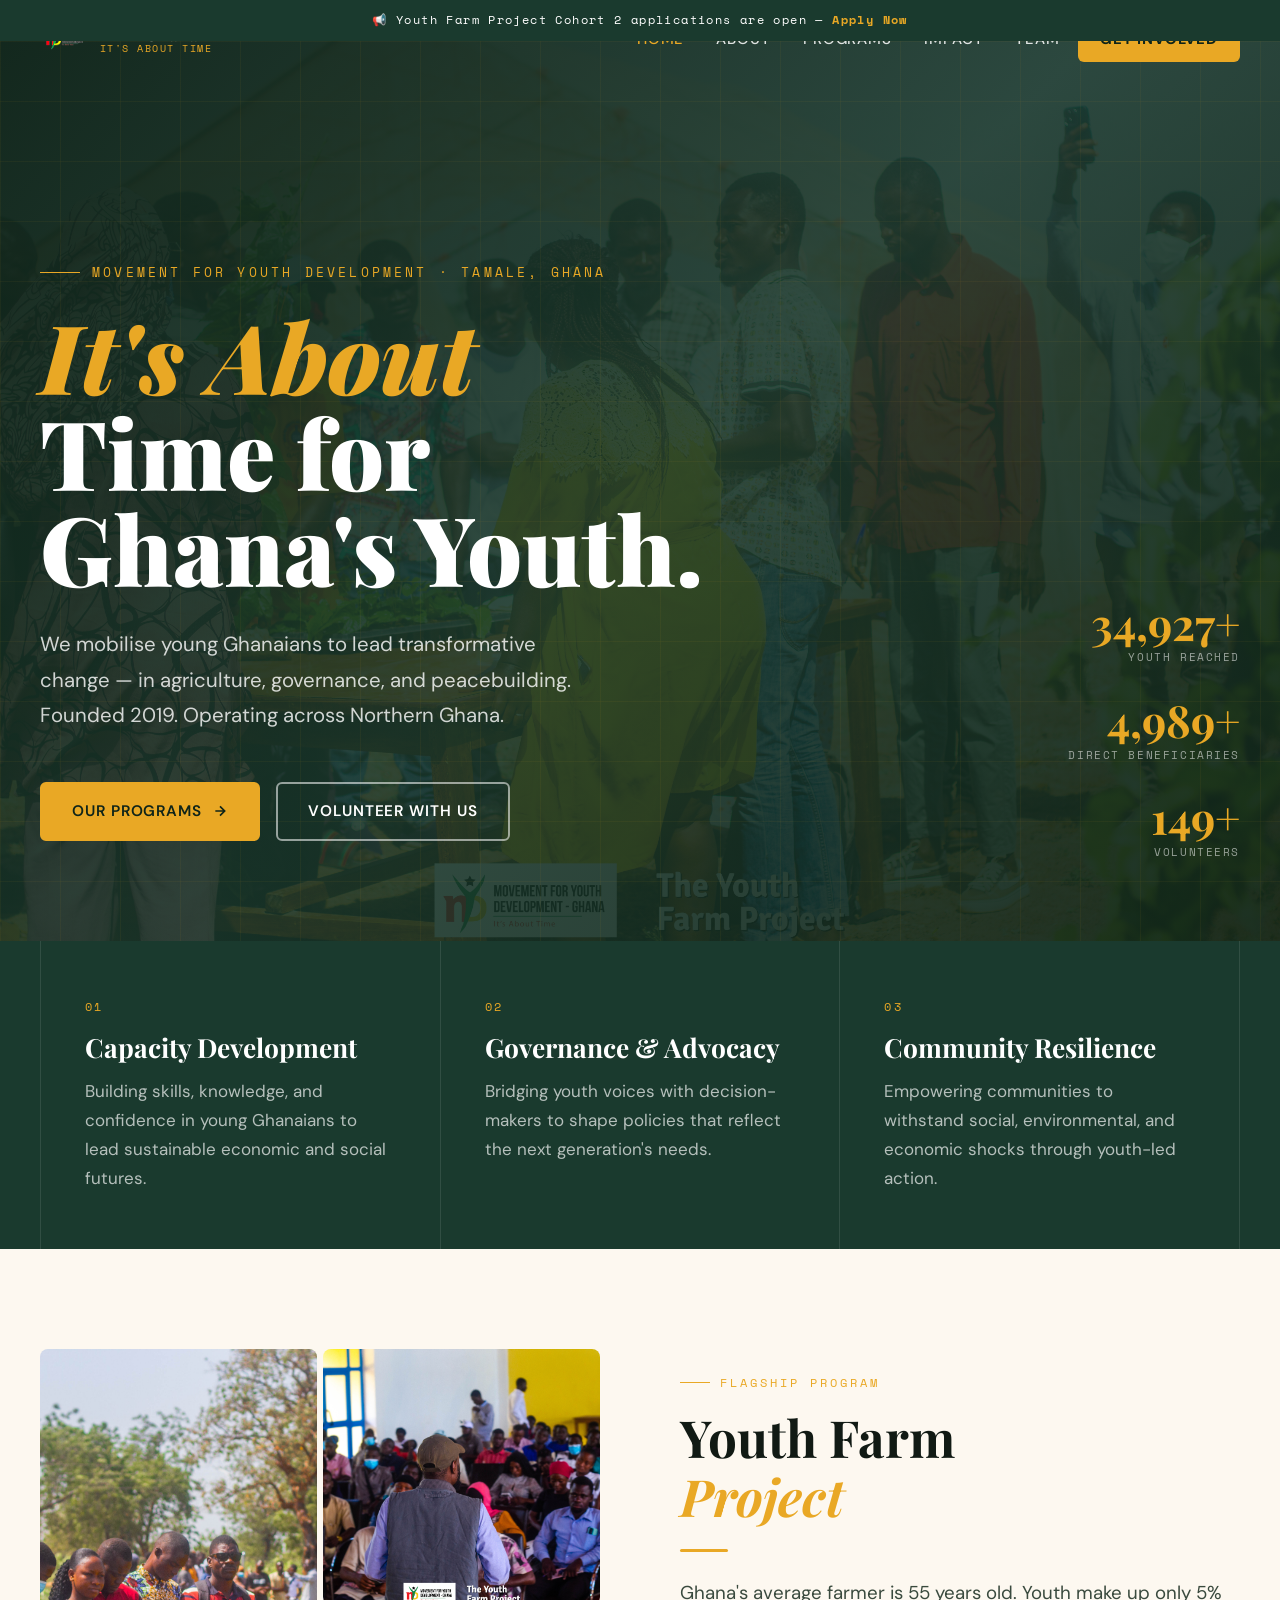
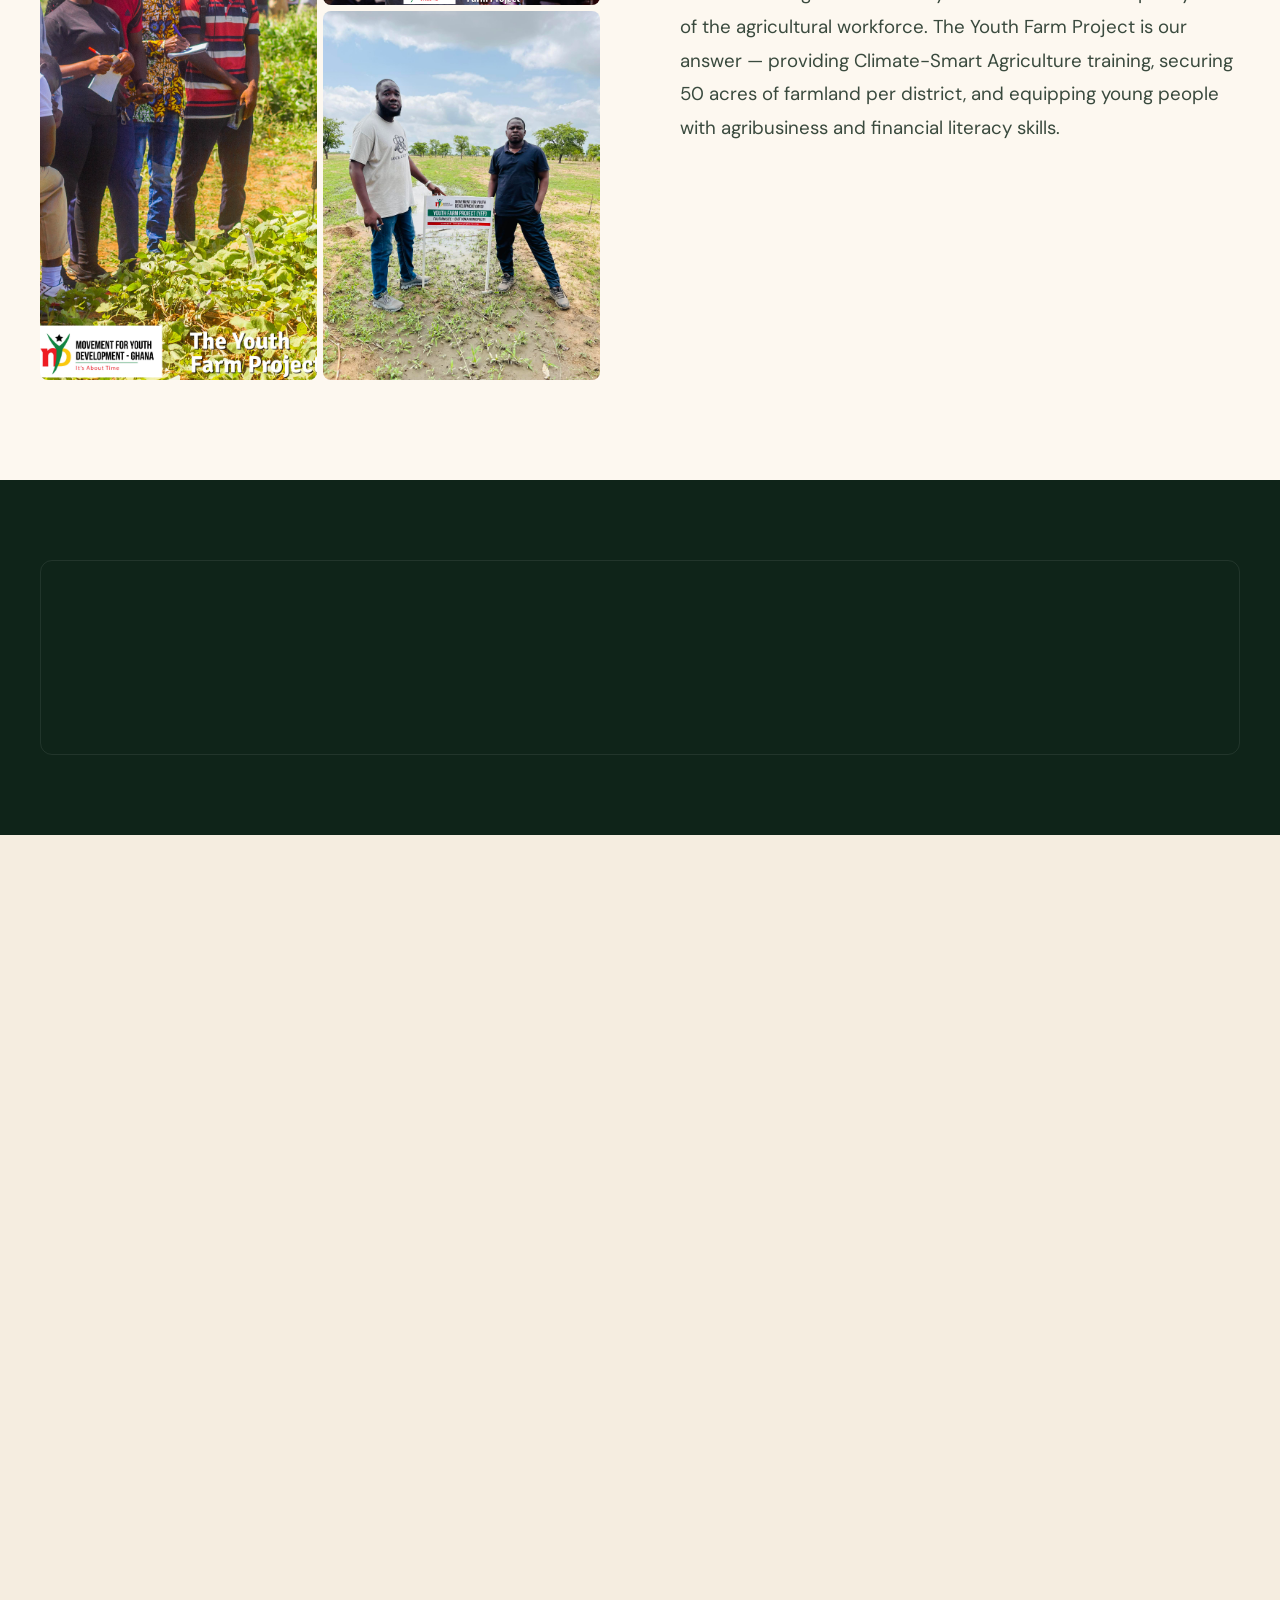
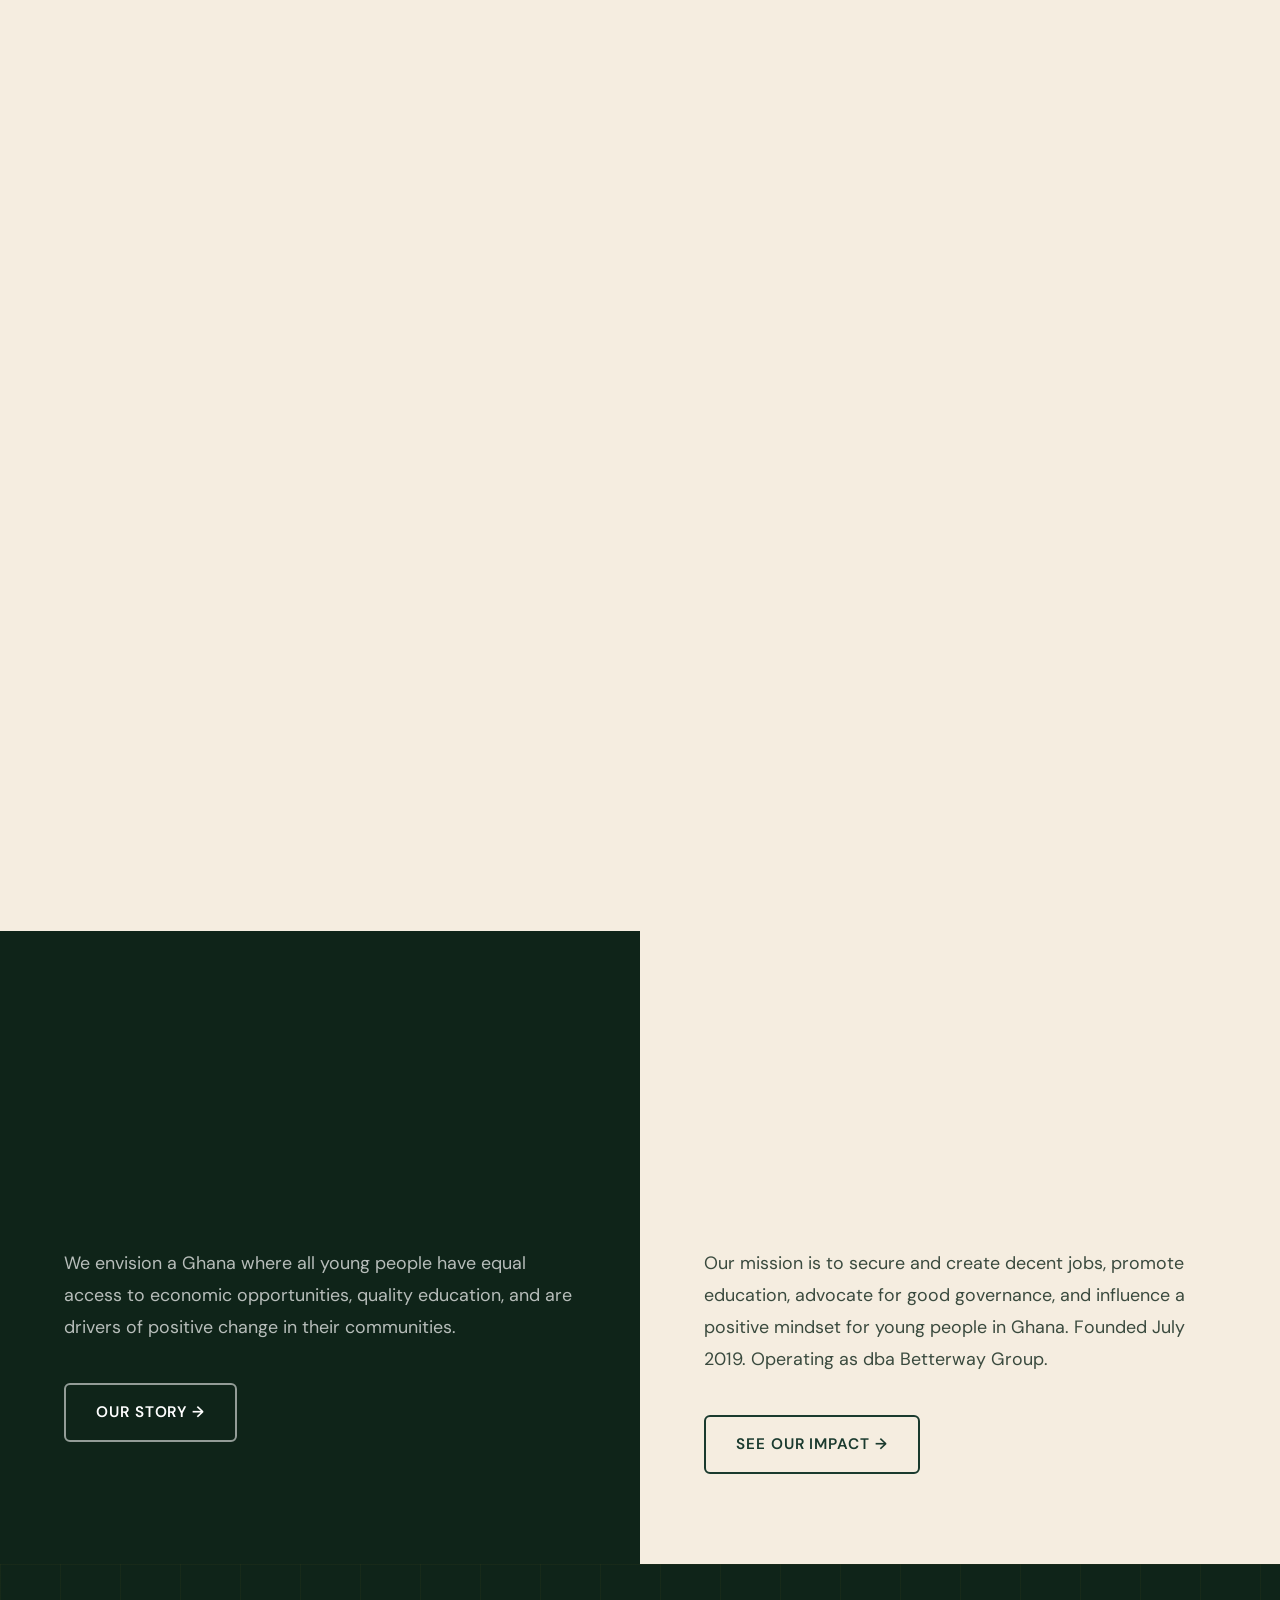
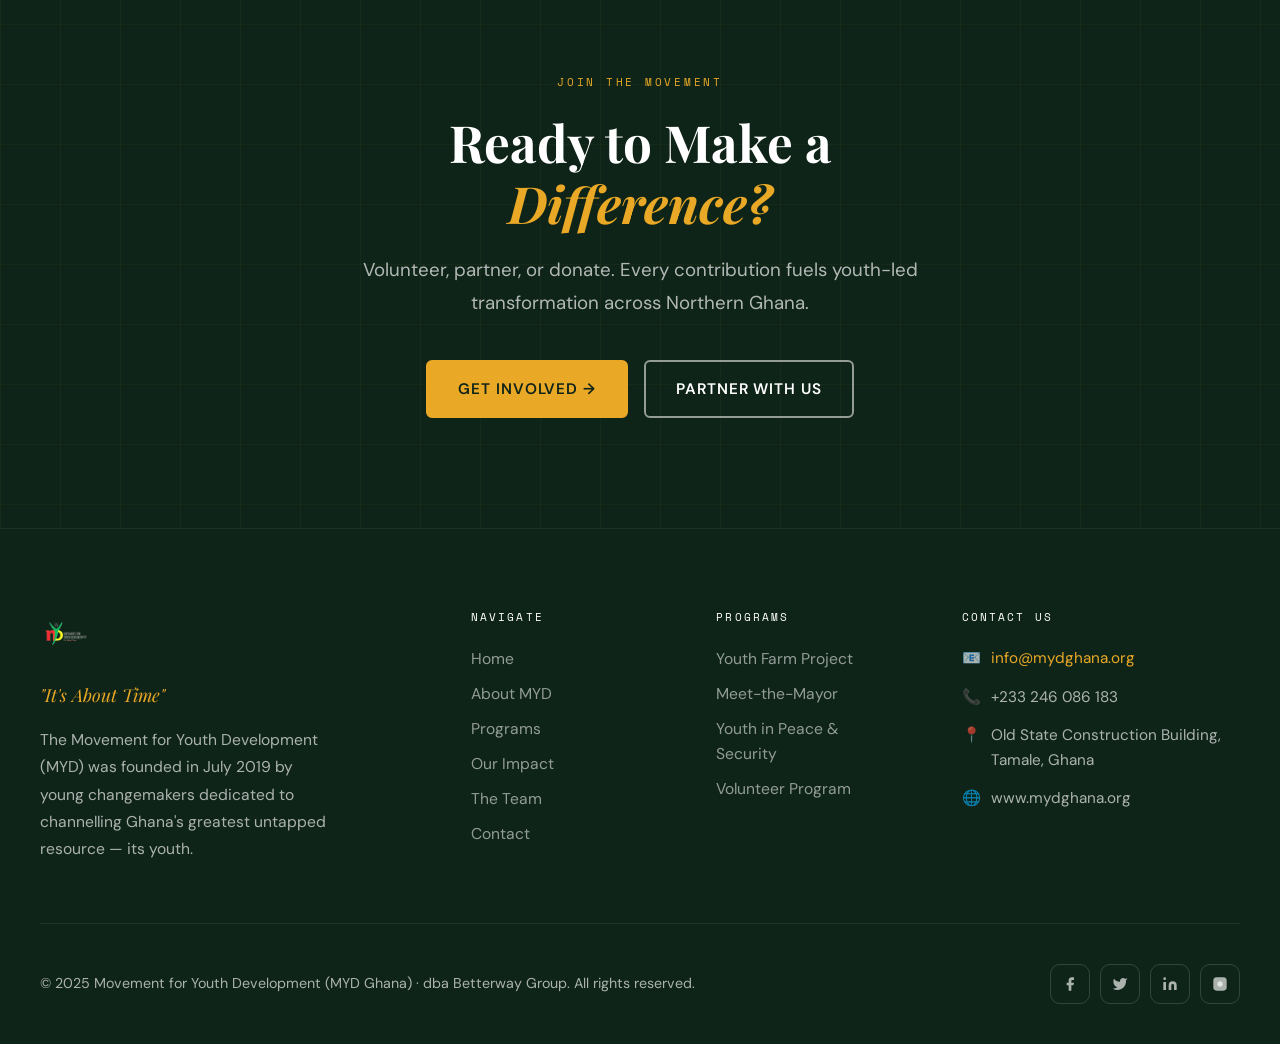
==== commit 997556cb: "remove pilot" ====
--- a/index.html
+++ b/index.html
@@ -211,7 +211,7 @@
     <div class="program-card__icon" style="font-size: 2.4rem; margin-bottom: 16px;">🌱</div>
     <div class="program-card__tag" style="background: rgba(45,106,79,0.1); color: #2d6a4f;">Flagship Program</div>
     <h3 class="program-card__title">Youth Farm Project</h3>
-    <p class="program-card__body">Climate-Smart Agriculture training, 50-acre land access per district, and agribusiness skills for 1000 pilot youth across 5 Northern regions.</p>
+    <p class="program-card__body">Climate-Smart Agriculture training, 50-acre land access per district, and agribusiness skills for 1000 youth across 5 Northern regions.</p>
     <div style="display: flex; gap: 24px; margin-top: 20px; padding-top: 20px; border-top: 1px solid var(--border);">
       <div>
         <div style="font-family: var(--font-head); font-size: 1.8rem; font-weight: 700; color: #2d6a4f;">100</div>
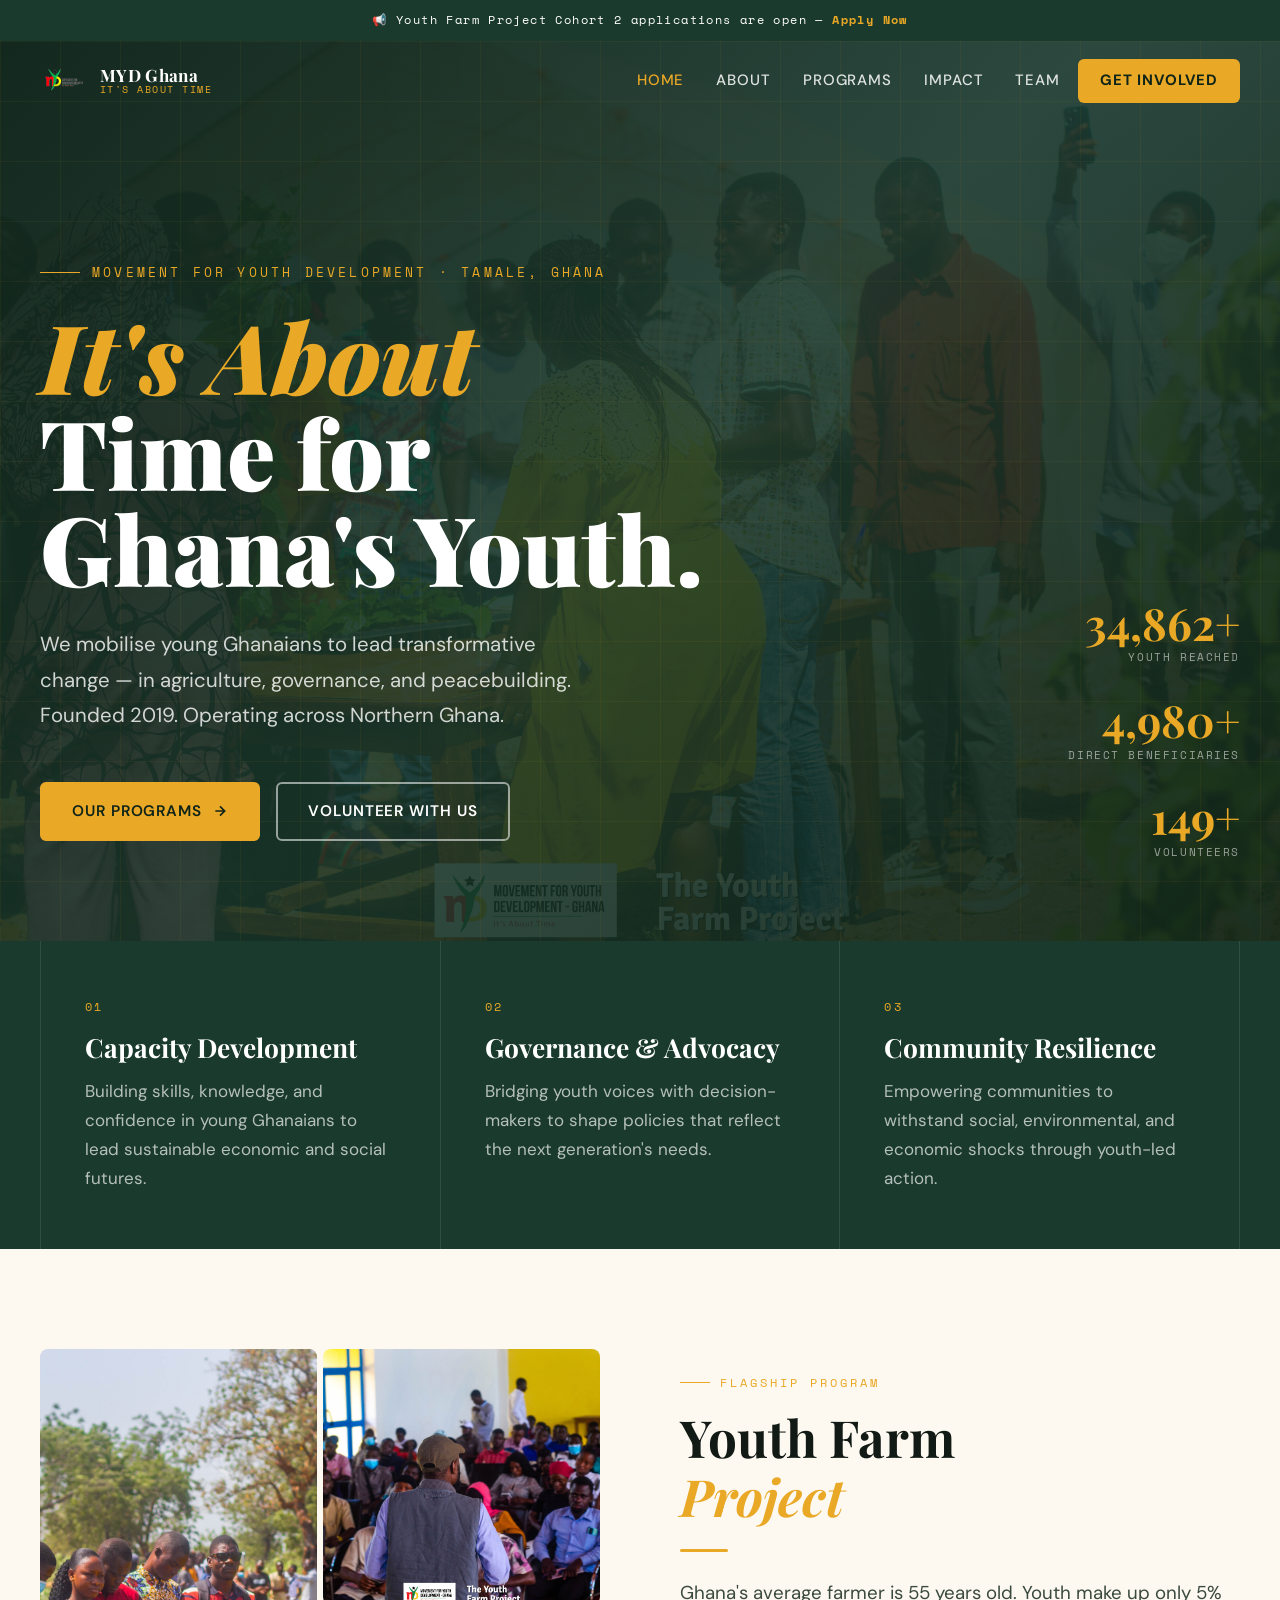
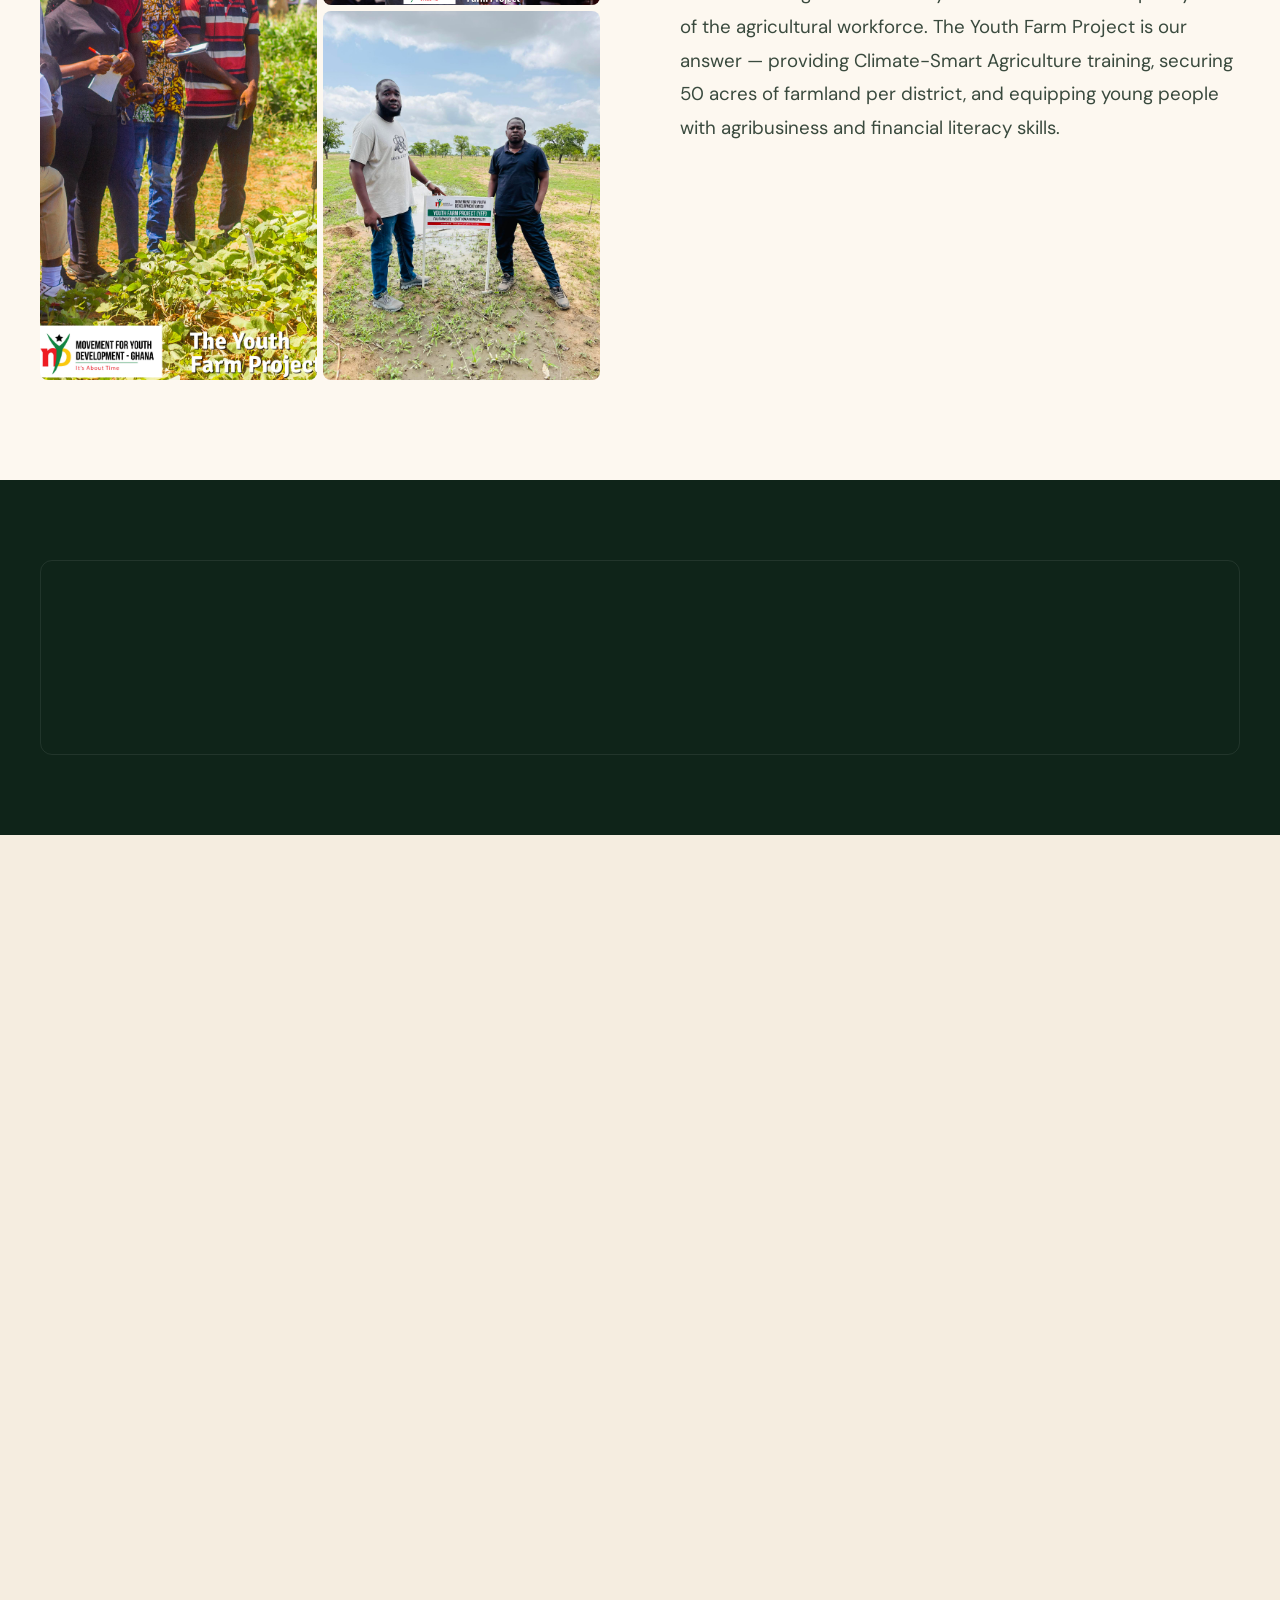
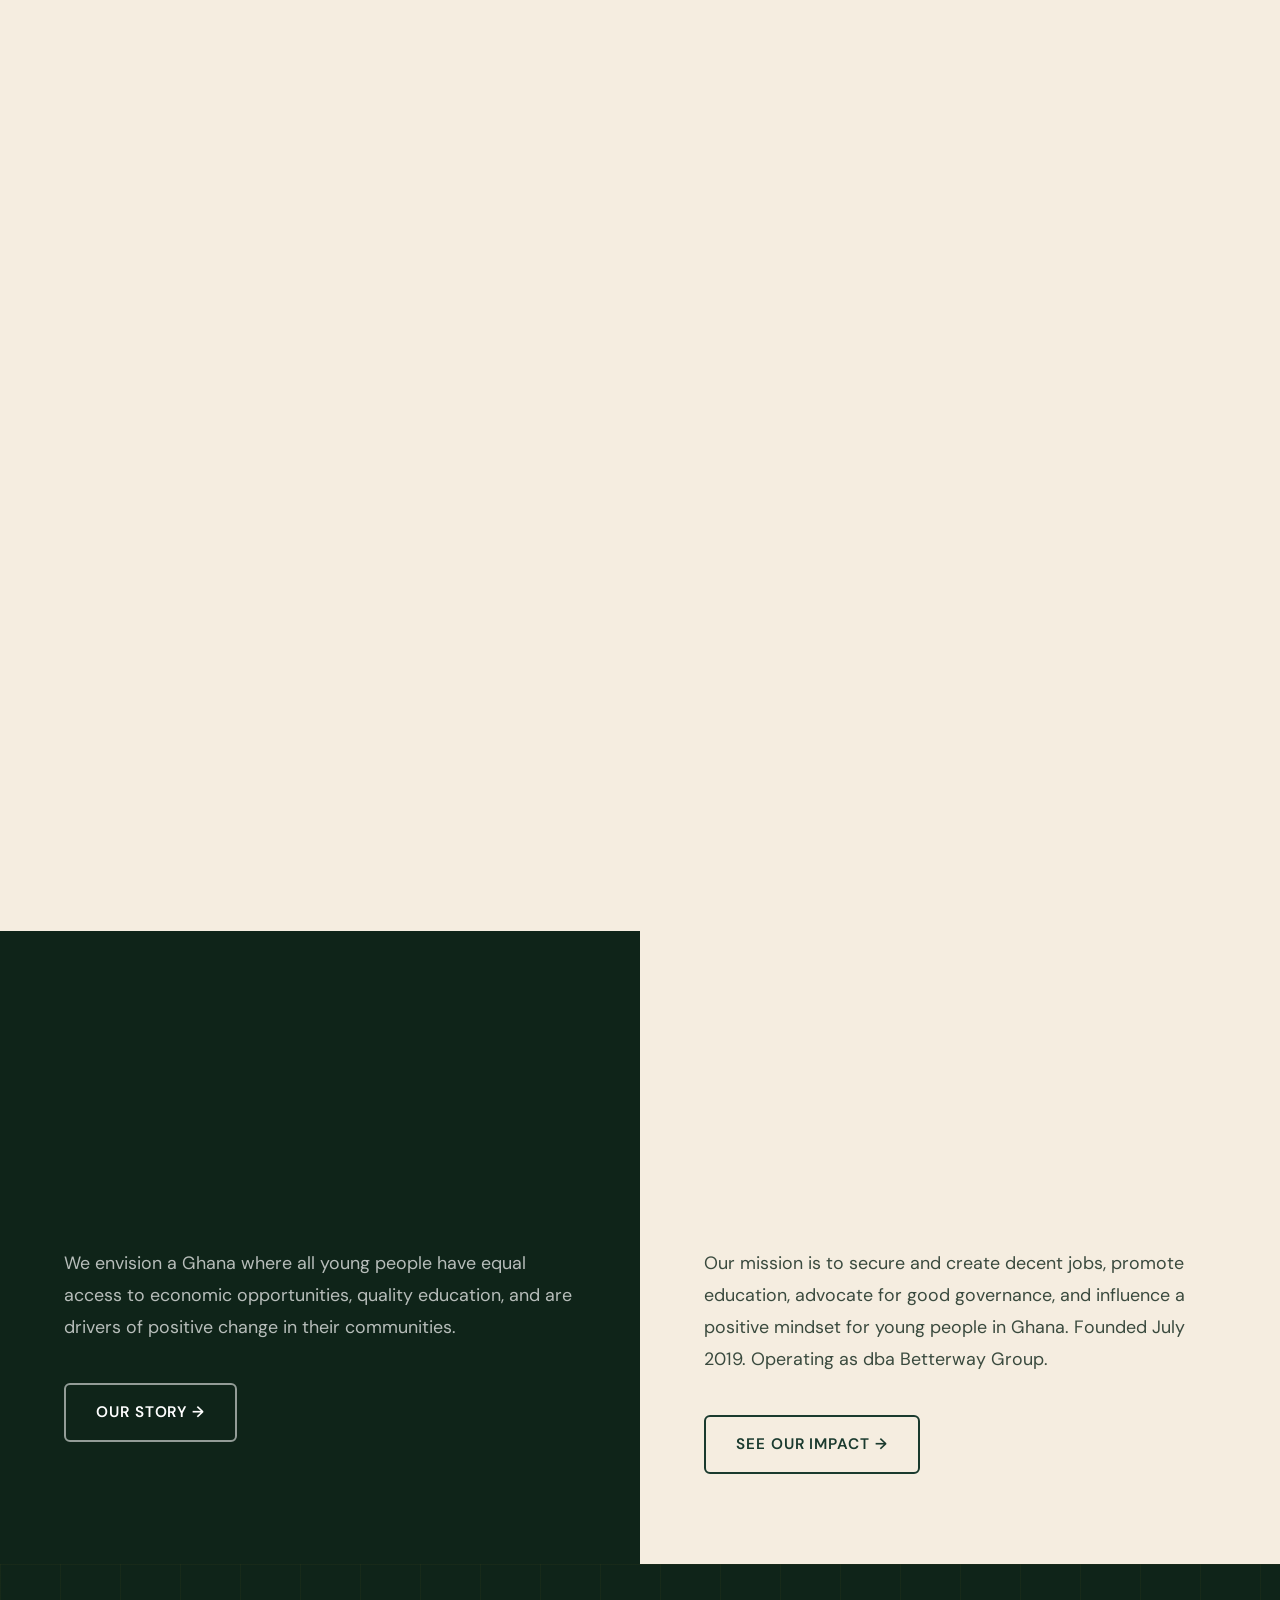
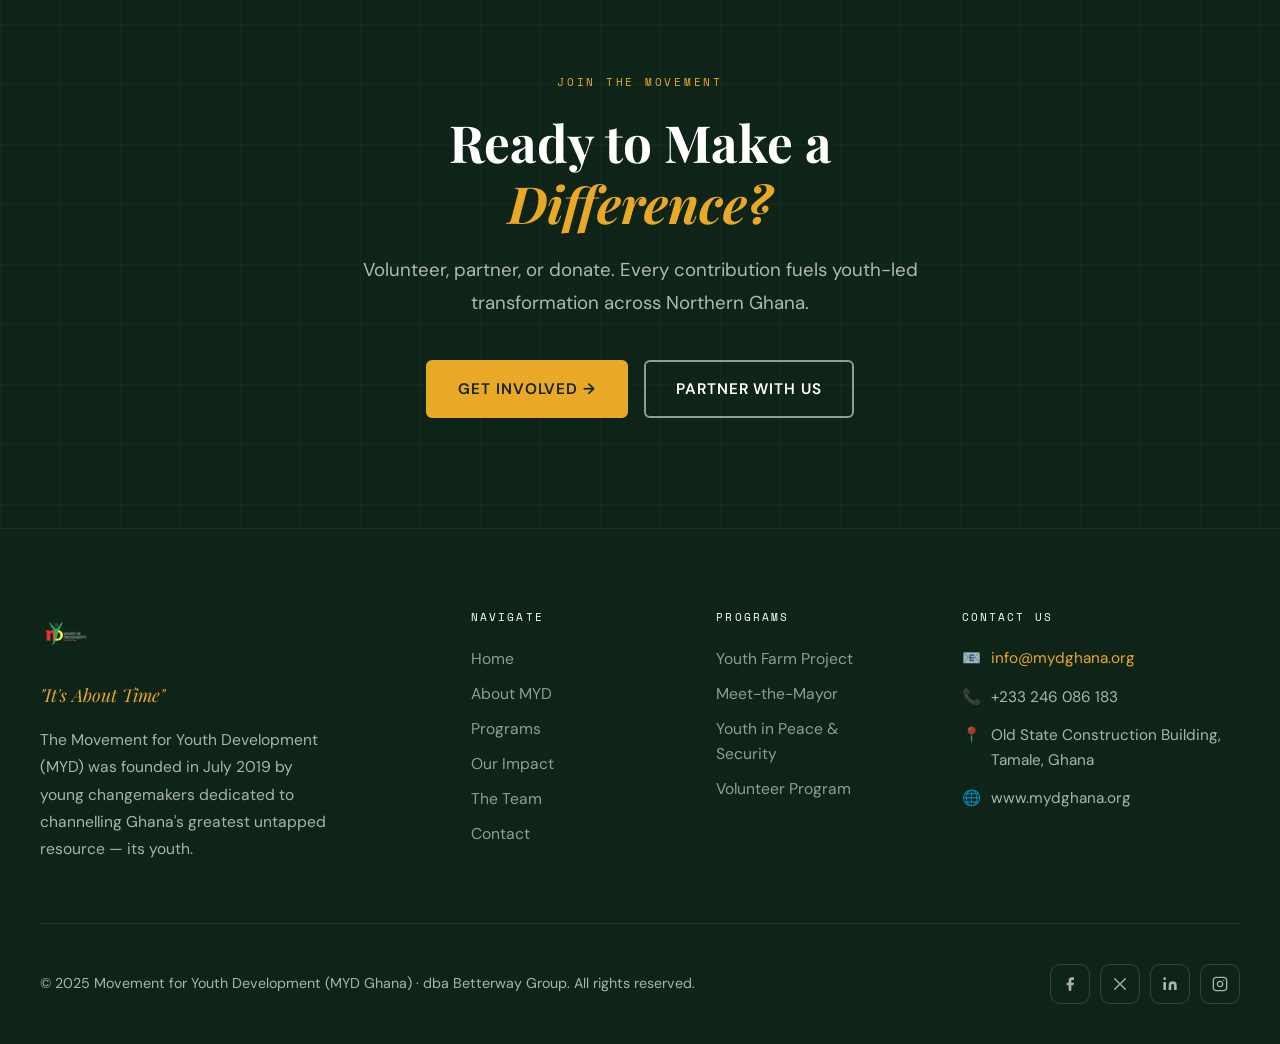
==== commit 6c503d43: "fix: social icons, legal cards, mobile stats, nav, scroll-to-top" ====
--- a/index.html
+++ b/index.html
@@ -89,6 +89,14 @@
   </div>
 </section>
 
+<!-- Mobile stats strip (visible only on mobile, hidden on desktop) -->
+<div class="hero__stats-mobile">
+  <div class="hero__stat-m"><span>35K+</span> Youth Reached</div>
+  <div class="hero__stat-m"><span>5K+</span> Beneficiaries</div>
+  <div class="hero__stat-m"><span>150+</span> Volunteers</div>
+  <div class="hero__stat-m"><span>1M+</span> #YouthForPeace</div>
+</div>
+
 <!-- ============ MANDATES STRIP ============ -->
 <div class="mandates-strip">
   <div class="mandates-strip__inner">
@@ -388,19 +396,35 @@
     <div class="footer__bottom">
       <p class="footer__copy">© 2025 Movement for Youth Development (MYD Ghana) · dba Betterway Group. All rights reserved.</p>
       <div class="footer__social">
-        <a href="https://facebook.com" target="_blank" title="Facebook">
-          <svg viewBox="0 0 24 24" xmlns="http://www.w3.org/2000/svg"><path d="M18 2h-3a5 5 0 00-5 5v3H7v4h3v8h4v-8h3l1-4h-4V7a1 1 0 011-1h3z"/></svg>
-        </a>
-        <a href="https://twitter.com" target="_blank" title="Twitter / X">
-          <svg viewBox="0 0 24 24" xmlns="http://www.w3.org/2000/svg"><path d="M23 3a10.9 10.9 0 01-3.14 1.53 4.48 4.48 0 00-7.86 3v1A10.66 10.66 0 013 4s-4 9 5 13a11.64 11.64 0 01-7 2c9 5 20 0 20-11.5a4.5 4.5 0 00-.08-.83A7.72 7.72 0 0023 3z"/></svg>
-        </a>
-        <a href="https://linkedin.com" target="_blank" title="LinkedIn">
-          <svg viewBox="0 0 24 24" xmlns="http://www.w3.org/2000/svg"><path d="M16 8a6 6 0 016 6v7h-4v-7a2 2 0 00-2-2 2 2 0 00-2 2v7h-4v-7a6 6 0 016-6zM2 9h4v12H2z"/><circle cx="4" cy="4" r="2"/></svg>
-        </a>
-        <a href="https://instagram.com" target="_blank" title="Instagram">
-          <svg viewBox="0 0 24 24" xmlns="http://www.w3.org/2000/svg"><rect x="2" y="2" width="20" height="20" rx="5" ry="5"/><path d="M16 11.37A4 4 0 1112.63 8 4 4 0 0116 11.37z"/><line x1="17.5" y1="6.5" x2="17.51" y2="6.5"/></svg>
-        </a>
-      </div>
+  <!-- Facebook -->
+  <a href="https://facebook.com/mydghana" target="_blank" rel="noopener" title="Facebook">
+    <svg viewBox="0 0 24 24" fill="currentColor" stroke="none">
+      <path d="M18 2h-3a5 5 0 00-5 5v3H7v4h3v8h4v-8h3l1-4h-4V7a1 1 0 011-1h3z"/>
+    </svg>
+  </a>
+  <!-- X / Twitter -->
+  <a href="https://twitter.com/mydghana" target="_blank" rel="noopener" title="X / Twitter">
+    <svg viewBox="0 0 24 24" fill="none" stroke="currentColor" stroke-width="2.5" stroke-linecap="round">
+      <path d="M4 4l16 16M4 20L20 4"/>
+    </svg>
+  </a>
+  <!-- LinkedIn -->
+  <a href="https://linkedin.com/company/mydghana" target="_blank" rel="noopener" title="LinkedIn">
+    <svg viewBox="0 0 24 24" fill="currentColor" stroke="none">
+      <path d="M16 8a6 6 0 016 6v7h-4v-7a2 2 0 00-2-2 2 2 0 00-2 2v7h-4v-7a6 6 0 016-6z"/>
+      <path d="M2 9h4v12H2z"/>
+      <circle cx="4" cy="4" r="2"/>
+    </svg>
+  </a>
+  <!-- Instagram -->
+  <a href="https://instagram.com/mydghana" target="_blank" rel="noopener" title="Instagram">
+    <svg viewBox="0 0 24 24" fill="none" stroke="currentColor" stroke-width="2" stroke-linecap="round" stroke-linejoin="round">
+      <rect x="2" y="2" width="20" height="20" rx="5" ry="5" fill="none"/>
+      <path d="M16 11.37A4 4 0 1112.63 8 4 4 0 0116 11.37z"/>
+      <line x1="17.5" y1="6.5" x2="17.51" y2="6.5"/>
+    </svg>
+  </a>
+</div>
     </div>
   </div>
 </footer>
--- a/style.css
+++ b/style.css
@@ -1588,4 +1588,717 @@
   .impact-bar__inner { grid-template-columns: 1fr 1fr; }
   .programs-tabs { gap: 0; }
   .programs-tab { padding: 14px 18px; font-size: 0.6rem; }
+}
+
+/* ============================================
+   MOBILE OPTIMIZATIONS
+   ============================================ */
+
+@media (max-width: 768px) {
+
+  /* ——— Global Spacing ——— */
+  .section {
+    padding: 48px 20px !important;
+  }
+
+  body [style*="padding: 100px 40px"],
+  body [style*="padding: 80px 40px"] {
+    padding: 48px 20px !important;
+  }
+
+  /* ——— Typography ——— */
+  .section__title,
+  h2[style*="font-size: clamp"] {
+    font-size: 1.7rem !important;
+    line-height: 1.2 !important;
+  }
+
+  .section__body,
+  .page-hero__subtitle {
+    font-size: 0.95rem !important;
+    line-height: 1.6 !important;
+  }
+
+  .section__overline {
+    font-size: 0.6rem !important;
+    letter-spacing: 0.15em !important;
+  }
+
+  /* ——— Hero ——— */
+  .hero__content {
+    padding: 60px 20px 40px !important;
+  }
+
+  .hero__title {
+    font-size: 2.2rem !important;
+    line-height: 1.15 !important;
+  }
+
+  .hero__body {
+    font-size: 0.95rem !important;
+  }
+
+  .hero__stats {
+    flex-direction: row !important;
+    gap: 16px !important;
+    overflow-x: auto !important;
+    padding: 16px 20px !important;
+    flex-wrap: nowrap !important;
+  }
+
+  .hero__stat {
+    flex-shrink: 0 !important;
+    min-width: 100px !important;
+  }
+
+  .hero__stat-num {
+    font-size: 1.6rem !important;
+  }
+
+  .hero__stat-label {
+    font-size: 0.6rem !important;
+  }
+
+  .hero__actions {
+    flex-direction: column !important;
+    gap: 12px !important;
+  }
+
+  .hero__actions .btn {
+    width: 100% !important;
+    justify-content: center !important;
+  }
+
+  /* ——— Impact Bar ——— */
+  .impact-bar__inner {
+    grid-template-columns: repeat(2, 1fr) !important;
+    gap: 2px !important;
+  }
+
+  .impact-num__value {
+    font-size: 2rem !important;
+  }
+
+  .impact-num__label {
+    font-size: 0.55rem !important;
+  }
+
+  /* ——— Mandates Strip ——— */
+  .mandates-strip__inner {
+    grid-template-columns: 1fr !important;
+    gap: 20px !important;
+  }
+
+  .mandate-item__body {
+    font-size: 0.85rem !important;
+    line-height: 1.5 !important;
+  }
+
+  /* ——— Program Cards ——— */
+  .programs-grid {
+    grid-template-columns: 1fr !important;
+    gap: 16px !important;
+  }
+
+  .program-card {
+    padding: 20px !important;
+  }
+
+  .program-card__body {
+    display: -webkit-box !important;
+    -webkit-line-clamp: 2 !important;
+    -webkit-box-orient: vertical !important;
+    overflow: hidden !important;
+    font-size: 0.9rem !important;
+  }
+
+  .program-card__title {
+    font-size: 1.2rem !important;
+  }
+
+  /* ——— Collages / Images ——— */
+  .collage__sub {
+    display: none !important;
+  }
+
+  .collage {
+    grid-template-columns: 1fr !important;
+    gap: 12px !important;
+  }
+
+  .collage__main {
+    min-height: 240px !important;
+  }
+
+  .img-slot {
+    min-height: 220px !important;
+  }
+
+  /* ——— Two-Column Layouts ——— */
+  [style*="grid-template-columns: 1fr 1fr"],
+  .program-layout,
+  .contact-layout {
+    grid-template-columns: 1fr !important;
+    gap: 32px !important;
+  }
+
+  /* ——— Vision / Mission Split ——— */
+  .vm-panel {
+    padding: 40px 24px !important;
+  }
+
+  .vm-panel__title {
+    font-size: 1.6rem !important;
+  }
+
+  .vm-panel__body {
+    font-size: 0.9rem !important;
+  }
+
+  /* ——— SDG Grid ——— */
+  [style*="grid-template-columns: repeat(4, 1fr)"] {
+    grid-template-columns: repeat(2, 1fr) !important;
+  }
+
+  /* ——— Impact Cards ——— */
+  .impact-grid {
+    grid-template-columns: 1fr !important;
+  }
+
+  .impact-card__num {
+    font-size: 2.5rem !important;
+  }
+
+  /* ——— Team Grid ——— */
+  .team-grid {
+    grid-template-columns: 1fr !important;
+  }
+
+  /* ——— CTA Section ——— */
+  .cta-section {
+    padding: 60px 20px !important;
+  }
+
+  .cta-section__title {
+    font-size: 1.8rem !important;
+  }
+
+  .cta-section__actions {
+    flex-direction: column !important;
+    gap: 12px !important;
+  }
+
+  .cta-section__actions .btn {
+    width: 100% !important;
+    justify-content: center !important;
+  }
+
+  /* ——— Footer ——— */
+  .footer {
+    padding: 48px 20px 24px !important;
+  }
+
+  .footer__top {
+    grid-template-columns: 1fr 1fr !important;
+    gap: 24px !important;
+  }
+
+  .footer__brand-logo {
+    width: 100px !important;
+  }
+
+  .footer__brand-body {
+    font-size: 0.85rem !important;
+  }
+
+  /* ——— Page Hero (inner pages) ——— */
+  .page-hero__inner {
+    padding: 48px 20px !important;
+  }
+
+  .page-hero__title {
+    font-size: 2rem !important;
+  }
+
+  .page-hero__subtitle {
+    font-size: 0.9rem !important;
+  }
+
+  /* ——— Timeline ——— */
+  .timeline-item {
+    padding-left: 20px !important;
+  }
+
+  /* ——— Program Detail Items ——— */
+  [style*="grid-template-columns: repeat(3, 1fr)"] {
+    grid-template-columns: 1fr !important;
+  }
+
+  .program-detail-item {
+    padding: 20px !important;
+  }
+
+  /* ——— Tabs (Programs page) ——— */
+  .programs-tab {
+    padding: 14px 16px !important;
+    font-size: 0.6rem !important;
+  }
+
+  /* ——— Forms ——— */
+  .form-row {
+    grid-template-columns: 1fr !important;
+  }
+
+  .contact-form {
+    padding: 24px !important;
+  }
+
+  /* ——— Contact Info ——— */
+  .contact-info__item {
+    padding: 12px 0 !important;
+  }
+
+  /* ——— Volunteer Stats ——— */
+  [style*="grid-template-columns: 1fr 1fr; gap: 2px"] {
+    grid-template-columns: 1fr 1fr !important;
+  }
+
+  /* ——— Buttons ——— */
+  .btn {
+    font-size: 0.85rem !important;
+    padding: 12px 20px !important;
+  }
+
+  /* ——— Breadcrumb ——— */
+  .breadcrumb {
+    font-size: 0.7rem !important;
+  }
+
+  /* ——— Divider ——— */
+  .divider {
+    margin: 16px 0 !important;
+  }
+
+}
+
+/* ============================================
+   MYD Ghana — style-additions.css
+   Patch file: add @import at TOP of style.css
+   OR copy-paste these rules at the END of style.css
+   ============================================ */
+
+/* ---- FIX: Footer SVG icons — LinkedIn fill + Instagram no black box ---- */
+.footer__social svg,
+.social-icon svg {
+  fill: none;
+  stroke: currentColor;
+  stroke-width: 2;
+  stroke-linecap: round;
+  stroke-linejoin: round;
+}
+
+/* Facebook and LinkedIn use fill, not stroke — override back */
+.footer__social a:nth-child(1) svg,  /* Facebook */
+.footer__social a:nth-child(3) svg,  /* LinkedIn */
+.social-icon:nth-child(1) svg,
+.social-icon:nth-child(3) svg {
+  fill: currentColor;
+  stroke: none;
+}
+
+/* ---- FIX: Instagram rect needs fill:none explicitly ---- */
+.footer__social svg rect,
+.social-icon svg rect {
+  fill: none;
+}
+
+/* ---- FIX: Board section — single card in 3-col grid looks broken ---- */
+.board-grid {
+  display: grid;
+  grid-template-columns: repeat(auto-fill, minmax(260px, 1fr));
+  gap: 2px;
+  background: var(--border);
+}
+
+.board-card {
+  background: var(--white);
+  padding: 40px 36px;
+  transition: background 0.25s;
+}
+.board-card:hover { background: var(--cream); }
+
+.board-card__role {
+  font-family: var(--font-mono);
+  font-size: 0.58rem;
+  letter-spacing: 0.18em;
+  text-transform: uppercase;
+  color: var(--gold);
+  margin-bottom: 12px;
+}
+
+.board-card__name {
+  font-family: var(--font-head);
+  font-size: 1.15rem;
+  font-weight: 700;
+  color: var(--text-dark);
+  margin-bottom: 6px;
+}
+
+.board-card__org {
+  font-size: 0.82rem;
+  color: var(--text-light);
+  margin-bottom: 16px;
+}
+
+.board-card__bar {
+  width: 32px;
+  height: 2px;
+  background: var(--gold);
+  border-radius: 1px;
+}
+
+/* ---- FIX: Programs tab nav — remove duplicate inline styles ---- */
+.programs-tab {
+  background: none;
+  border: none;
+  border-bottom: 3px solid transparent;
+  padding: 20px 28px;
+  font-family: var(--font-mono);
+  font-size: 0.68rem;
+  letter-spacing: 0.12em;
+  text-transform: uppercase;
+  color: rgba(255, 255, 255, 0.65);
+  cursor: pointer;
+  transition: color 0.2s, border-color 0.2s, background 0.2s;
+  white-space: nowrap;
+  text-align: left;
+  line-height: 1.3;
+}
+.programs-tab:hover {
+  color: var(--gold);
+  background: rgba(255, 255, 255, 0.05);
+}
+.programs-tab.active {
+  color: var(--gold) !important;
+  border-bottom-color: var(--gold) !important;
+  background: rgba(255, 255, 255, 0.05);
+}
+
+/* ---- FIX: Impact bar numbers grid — cleaner gaps ---- */
+.impact-headline-grid {
+  display: grid;
+  gap: 1px;
+  background: rgba(255, 255, 255, 0.08);
+}
+.impact-headline-grid--3 { grid-template-columns: repeat(3, 1fr); }
+.impact-headline-grid--2 { grid-template-columns: repeat(2, 1fr); margin-top: 1px; }
+
+.impact-headline-cell {
+  background: rgba(255, 255, 255, 0.03);
+  padding: 64px 40px;
+  text-align: center;
+  transition: background 0.3s;
+}
+.impact-headline-cell:hover { background: rgba(255, 255, 255, 0.07); }
+
+.impact-headline-cell__num {
+  font-family: var(--font-head);
+  font-size: clamp(3rem, 6vw, 5.5rem);
+  font-weight: 900;
+  color: var(--gold);
+  line-height: 1;
+}
+.impact-headline-cell__label {
+  font-family: var(--font-mono);
+  font-size: 0.65rem;
+  letter-spacing: 0.2em;
+  text-transform: uppercase;
+  color: rgba(255, 255, 255, 0.45);
+  margin-top: 12px;
+}
+.impact-headline-cell__desc {
+  color: rgba(255, 255, 255, 0.55);
+  font-size: 0.85rem;
+  margin-top: 12px;
+  line-height: 1.6;
+  max-width: 240px;
+  margin-left: auto;
+  margin-right: auto;
+}
+
+/* ---- ENHANCEMENT: Smooth focus styles for forms ---- */
+.form-input:focus,
+.form-textarea:focus,
+.form-select:focus {
+  border-color: var(--green);
+  box-shadow: 0 0 0 3px rgba(26, 58, 46, 0.1);
+  outline: none;
+}
+
+/* ---- ENHANCEMENT: Better collage on mid-size screens ---- */
+@media (max-width: 1100px) and (min-width: 769px) {
+  .collage {
+    grid-template-columns: 1fr;
+    gap: 8px;
+  }
+  .collage__main {
+    grid-row: auto;
+    min-height: 320px;
+  }
+  .collage__sub {
+    min-height: 200px;
+  }
+}
+
+/* ---- ENHANCEMENT: About page legal identity cards — flex wrap ---- */
+.legal-cards {
+  display: flex;
+  gap: 20px;
+  justify-content: center;
+  margin-top: 52px;
+  flex-wrap: wrap;
+}
+.legal-card {
+  background: var(--white);
+  border: 1px solid var(--border);
+  padding: 28px 36px;
+  border-radius: 12px;
+  text-align: center;
+  box-shadow: 0 4px 20px rgba(26, 58, 46, 0.06);
+  min-width: 160px;
+  flex: 0 1 auto;
+  transition: transform 0.2s, box-shadow 0.2s;
+}
+.legal-card:hover {
+  transform: translateY(-3px);
+  box-shadow: 0 10px 30px rgba(26, 58, 46, 0.1);
+}
+.legal-card__label {
+  font-family: var(--font-mono);
+  font-size: 0.62rem;
+  letter-spacing: 0.15em;
+  color: var(--gold);
+  text-transform: uppercase;
+  margin-bottom: 8px;
+}
+.legal-card__value--large {
+  font-family: var(--font-head);
+  font-size: 2rem;
+  font-weight: 700;
+  color: var(--green);
+}
+.legal-card__value {
+  font-family: var(--font-head);
+  font-size: 1.25rem;
+  font-weight: 700;
+  color: var(--green);
+}
+
+/* ---- ENHANCEMENT: Timeline — smoother dot ---- */
+.timeline-item::before {
+  transition: background 0.3s, box-shadow 0.3s;
+}
+.timeline-item:hover::before {
+  background: var(--green);
+  box-shadow: 0 0 0 5px rgba(233, 168, 37, 0.3);
+}
+
+/* ---- ENHANCEMENT: Topbar — proper nav offset when topbar present ---- */
+body:has(.topbar) .nav {
+  top: auto;
+}
+
+/* ---- ENHANCEMENT: Page hero min-height for inner pages ---- */
+.page-hero {
+  min-height: 360px;
+}
+
+/* ---- ENHANCEMENT: Mandate items — better bottom border on mobile ---- */
+@media (max-width: 900px) {
+  .mandate-item:last-child {
+    border-bottom: none;
+  }
+}
+
+/* ---- FIX: Impact bar on very small screens ---- */
+@media (max-width: 480px) {
+  .impact-bar__inner {
+    grid-template-columns: 1fr 1fr !important;
+  }
+  .impact-num {
+    padding: 36px 16px;
+  }
+  .impact-num__value {
+    font-size: 1.7rem !important;
+  }
+  .impact-num__label {
+    font-size: 0.52rem !important;
+  }
+}
+
+/* ---- ENHANCEMENT: Button active press state ---- */
+.btn:active {
+  transform: translateY(0) scale(0.98);
+}
+
+/* ---- ENHANCEMENT: Nav logo hover ---- */
+.nav__logo {
+  transition: opacity 0.2s;
+}
+.nav__logo:hover {
+  opacity: 0.85;
+}
+
+/* ---- FIX: Section overline on cream backgrounds ---- */
+.vm-panel--light .section__overline,
+.vm-panel--light .vm-panel__label {
+  color: var(--gold);
+}
+
+/* ---- ENHANCEMENT: Program panel fade-in animation ---- */
+@keyframes panelFadeIn {
+  from { opacity: 0; transform: translateY(14px); }
+  to   { opacity: 1; transform: translateY(0); }
+}
+.program-panel.active {
+  animation: panelFadeIn 0.35s cubic-bezier(0.25, 0.46, 0.45, 0.94);
+}
+
+/* ---- ENHANCEMENT: Sticky programs tab shadow ---- */
+.programs-sticky-nav {
+  background: var(--green);
+  position: sticky;
+  top: var(--nav-h);
+  z-index: 100;
+  border-bottom: 1px solid rgba(255, 255, 255, 0.1);
+  box-shadow: 0 4px 20px rgba(0, 0, 0, 0.2);
+}
+
+/* ---- ENHANCEMENT: Team card photo alt text placeholder initials ---- */
+.team-card__photo-placeholder {
+  width: 100%;
+  height: 100%;
+  background: linear-gradient(160deg, var(--green) 0%, var(--green-mid) 100%);
+  display: flex;
+  align-items: center;
+  justify-content: center;
+  font-family: var(--font-head);
+  font-size: 3.5rem;
+  font-weight: 700;
+  color: rgba(255, 255, 255, 0.3);
+  letter-spacing: 0.05em;
+}
+
+/* ---- ENHANCEMENT: Scroll to top button (auto-appears) ---- */
+#scrollTopBtn {
+  position: fixed;
+  bottom: 32px;
+  right: 32px;
+  width: 46px;
+  height: 46px;
+  background: var(--green);
+  border: none;
+  border-radius: 50%;
+  cursor: pointer;
+  display: flex;
+  align-items: center;
+  justify-content: center;
+  opacity: 0;
+  transform: translateY(12px);
+  transition: opacity 0.3s, transform 0.3s, background 0.2s;
+  pointer-events: none;
+  z-index: 500;
+  box-shadow: 0 4px 20px rgba(26, 58, 46, 0.35);
+}
+#scrollTopBtn.visible {
+  opacity: 1;
+  transform: translateY(0);
+  pointer-events: auto;
+}
+#scrollTopBtn:hover { background: var(--green-mid); }
+#scrollTopBtn svg {
+  width: 20px;
+  height: 20px;
+  stroke: var(--white);
+  fill: none;
+  stroke-width: 2.5;
+  stroke-linecap: round;
+}
+
+@media (max-width: 600px) {
+  #scrollTopBtn {
+    bottom: 20px;
+    right: 20px;
+    width: 40px;
+    height: 40px;
+  }
+}
+
+/* ---- ENHANCEMENT: Mobile hero stats strip ---- */
+.hero__stats-mobile {
+  display: none;
+  gap: 0;
+  margin-top: 32px;
+  border: 1px solid rgba(255, 255, 255, 0.1);
+  border-radius: 8px;
+  overflow: hidden;
+}
+.hero__stat-m {
+  flex: 1;
+  min-width: 0;
+  text-align: center;
+  padding: 16px 12px;
+  background: rgba(255, 255, 255, 0.06);
+  border-right: 1px solid rgba(255, 255, 255, 0.08);
+}
+.hero__stat-m:last-child { border-right: none; }
+.hero__stat-m__num {
+  font-family: var(--font-head);
+  font-size: 1.5rem;
+  font-weight: 700;
+  color: var(--gold);
+  line-height: 1;
+  margin-bottom: 4px;
+}
+.hero__stat-m__label {
+  font-family: var(--font-mono);
+  font-size: 0.52rem;
+  letter-spacing: 0.1em;
+  text-transform: uppercase;
+  color: rgba(255, 255, 255, 0.5);
+}
+
+@media (max-width: 900px) {
+  .hero__stats { display: none !important; }
+  .hero__stats-mobile { display: flex; }
+}
+@media (max-width: 480px) {
+  .hero__stat-m { padding: 12px 8px; }
+  .hero__stat-m__num { font-size: 1.2rem; }
+  .hero__stat-m__label { font-size: 0.48rem; }
+}
+
+/* ---- ENHANCEMENT: Skip link for accessibility ---- */
+.skip-link {
+  position: absolute;
+  top: -40px;
+  left: 8px;
+  background: var(--gold);
+  color: var(--green-dark);
+  padding: 8px 16px;
+  border-radius: 0 0 var(--radius) var(--radius);
+  font-weight: 700;
+  font-size: 0.88rem;
+  z-index: 9999;
+  transition: top 0.2s;
+}
+.skip-link:focus { top: 0; }
+
+/* ---- ENHANCEMENT: Print styles ---- */
+@media print {
+  .nav, .topbar, .nav__mobile, #scrollTopBtn,
+  .cta-section, .hero__actions { display: none !important; }
+  .hero { min-height: auto; padding-top: 40px; }
+  body { background: white; color: black; }
+  a[href]::after { content: " (" attr(href) ")"; font-size: 0.75em; }
 }
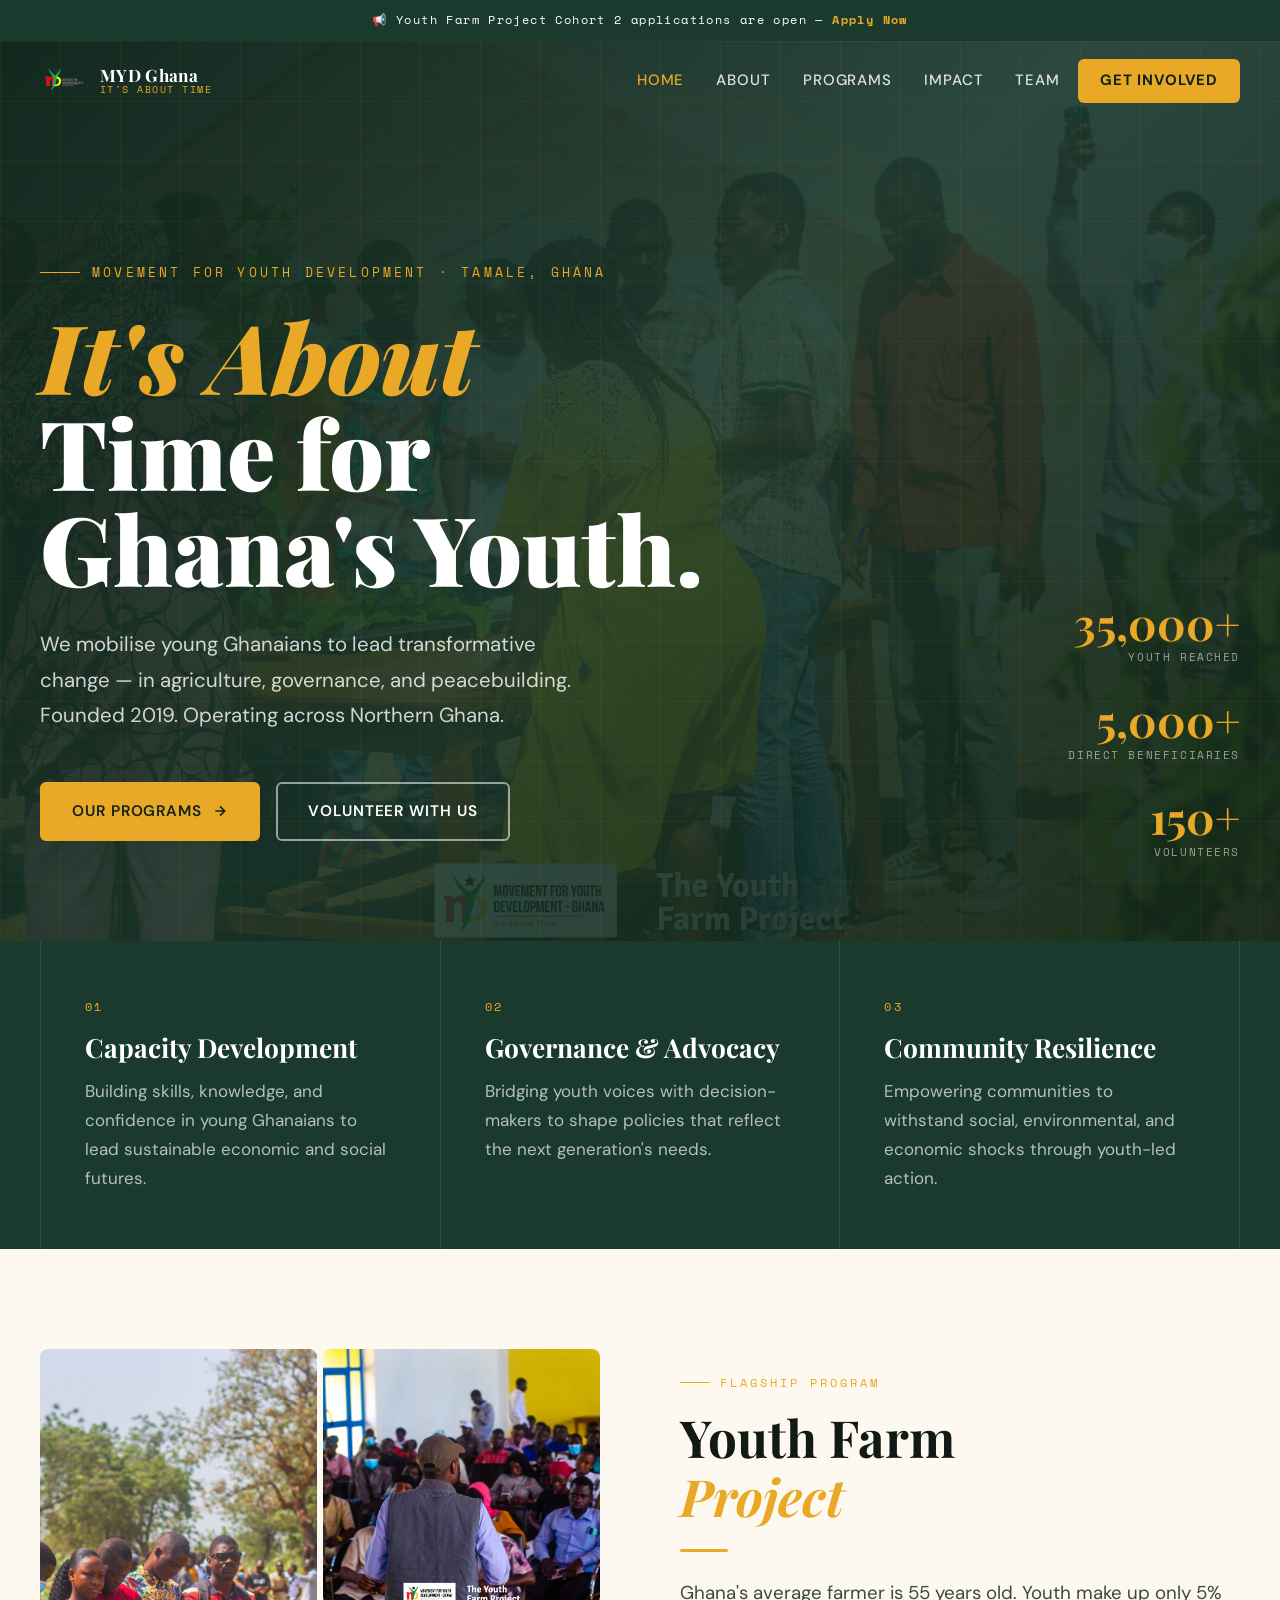
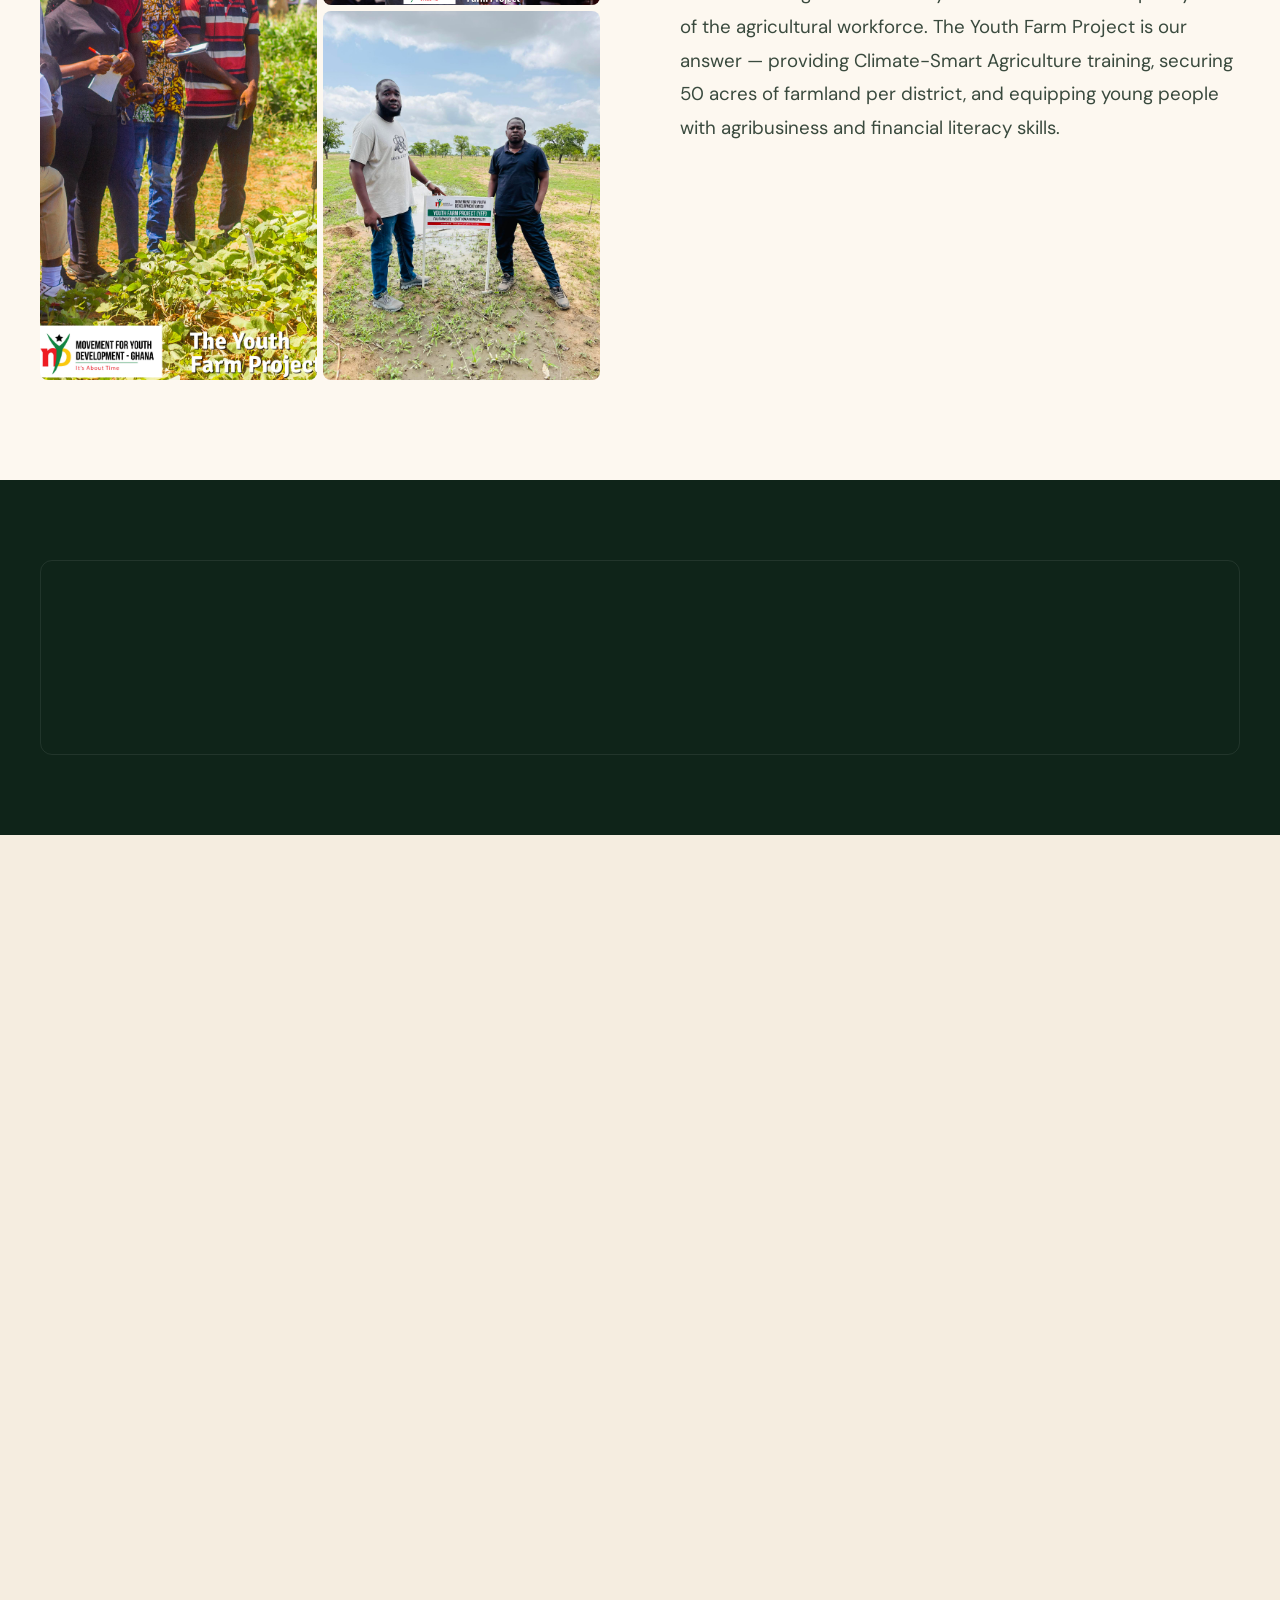
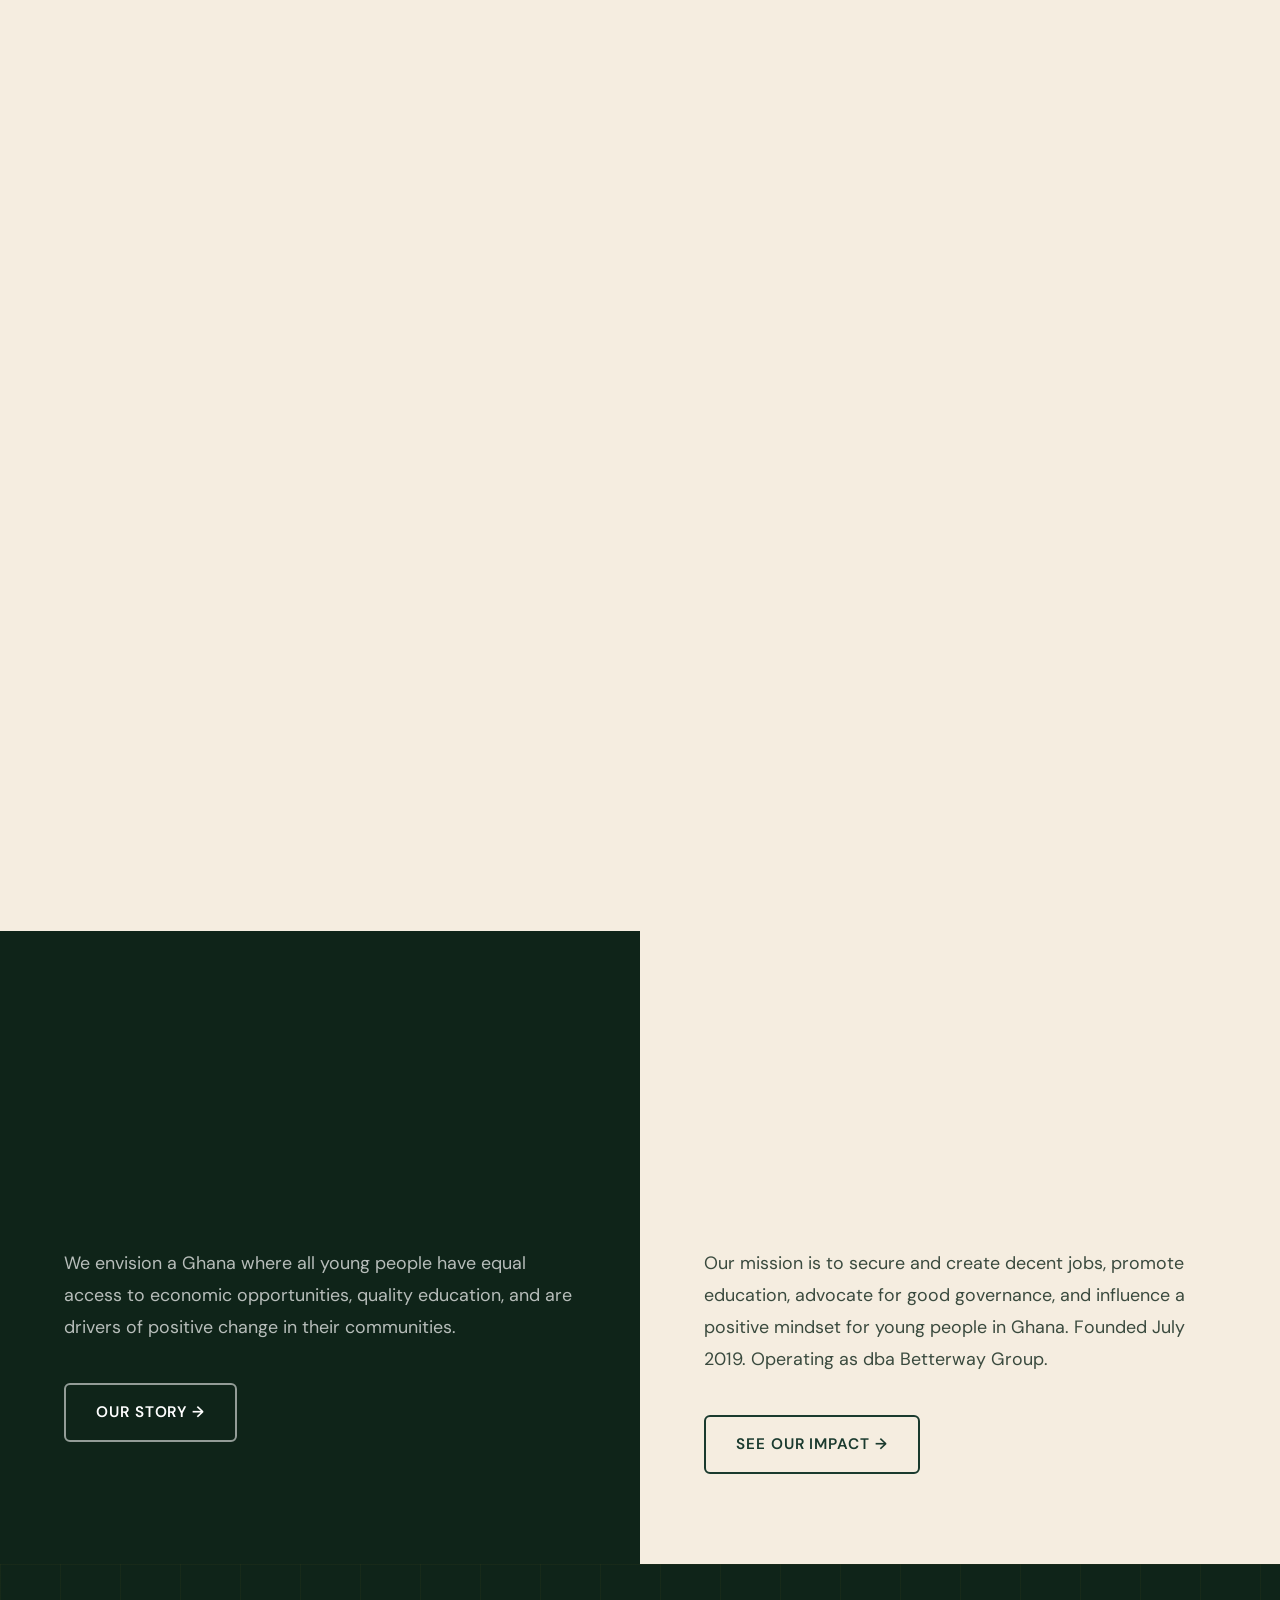
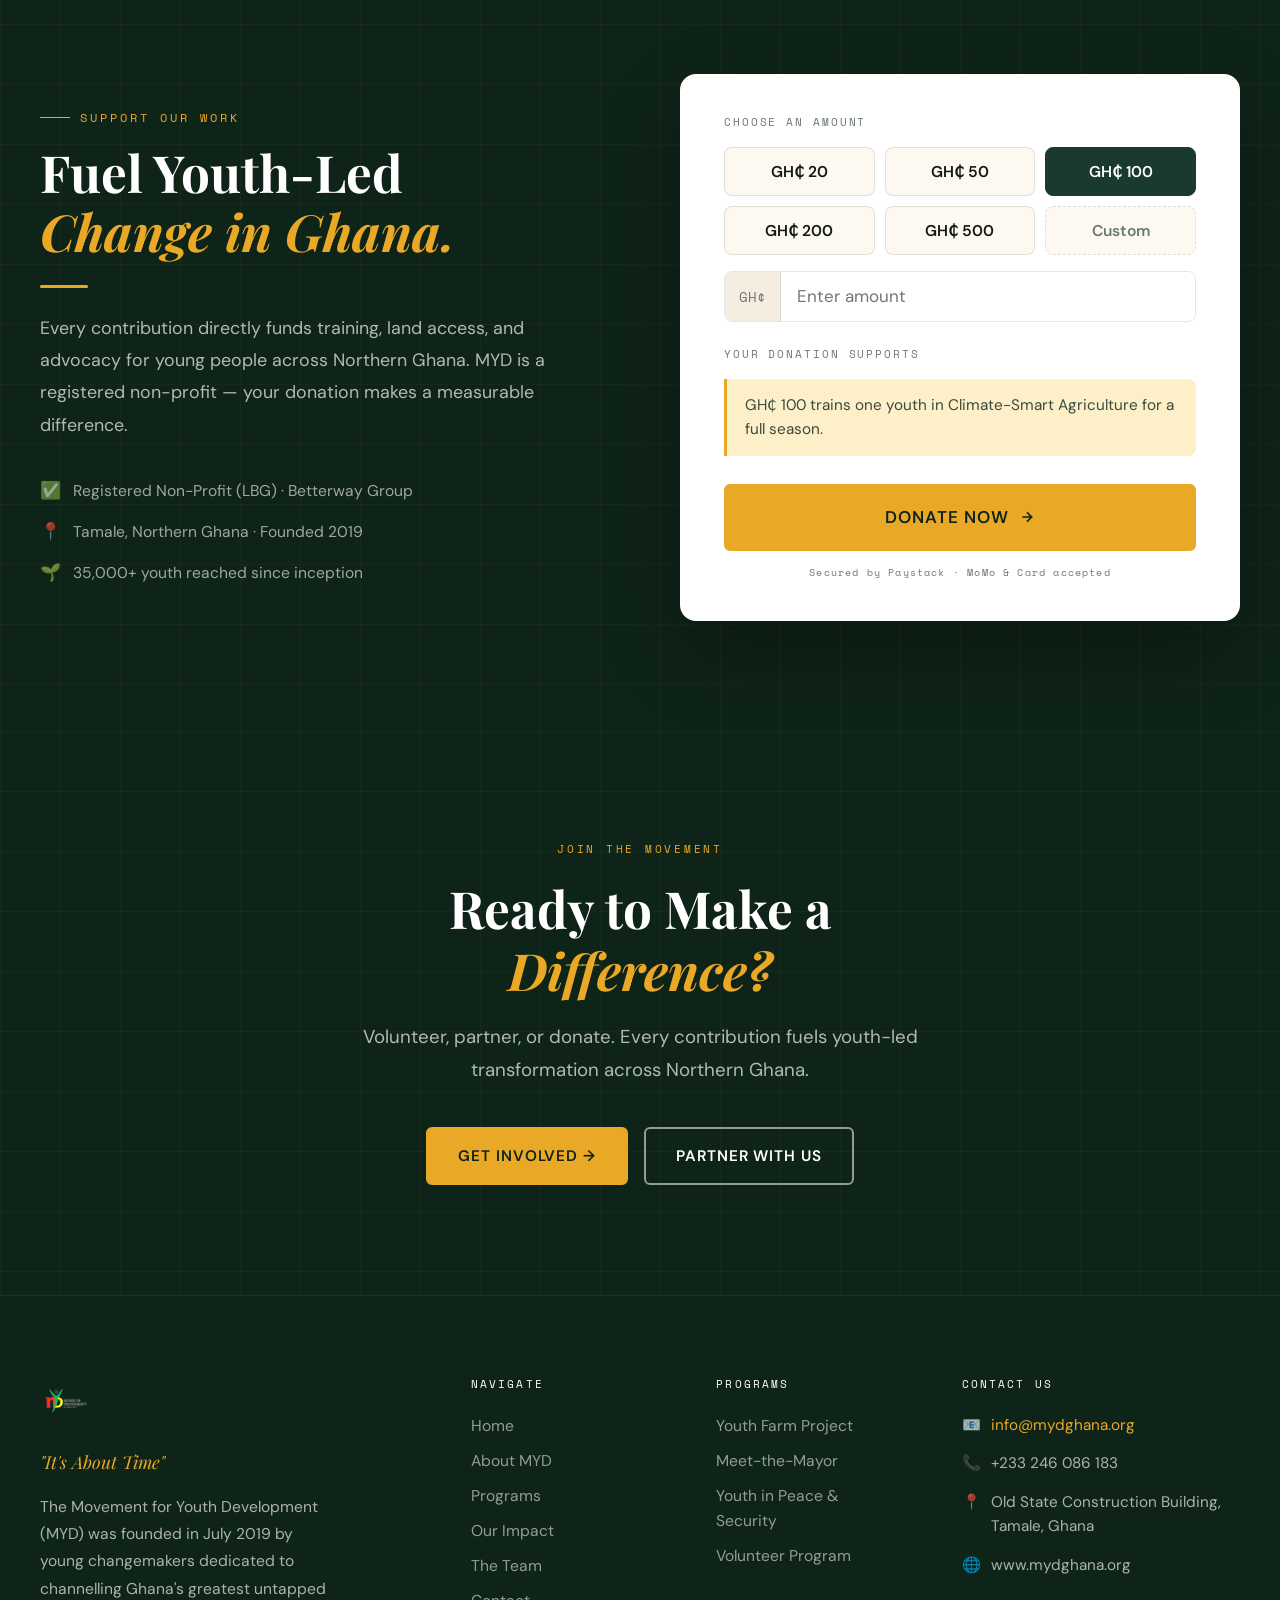
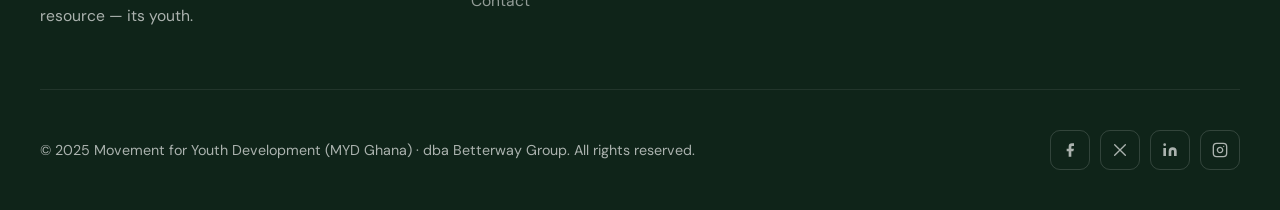
==== commit 27dc2279: "Add donate section with Paystack integration and impact messaging" ====
--- a/index.html
+++ b/index.html
@@ -326,6 +326,65 @@
   </div>
 </div>
 
+<!-- ============ DONATE ============ -->
+<div class="donate-section" id="donate">
+  <div class="donate-section__inner">
+
+    <div class="donate-section__left reveal">
+      <p class="section__overline" style="color: var(--gold);">Support Our Work</p>
+      <h2 class="donate-section__title">
+        Fuel Youth-Led<br><em>Change in Ghana.</em>
+      </h2>
+      <div class="divider"></div>
+      <p class="donate-section__body">
+        Every contribution directly funds training, land access, and advocacy for young people across Northern Ghana. MYD is a registered non-profit — your donation makes a measurable difference.
+      </p>
+      <div class="donate-section__trust reveal reveal-delay-2">
+        <div class="donate-trust-item">
+          <span class="donate-trust-icon">✅</span>
+          <span>Registered Non-Profit (LBG) · Betterway Group</span>
+        </div>
+        <div class="donate-trust-item">
+          <span class="donate-trust-icon">📍</span>
+          <span>Tamale, Northern Ghana · Founded 2019</span>
+        </div>
+        <div class="donate-trust-item">
+          <span class="donate-trust-icon">🌱</span>
+          <span>35,000+ youth reached since inception</span>
+        </div>
+      </div>
+    </div>
+
+    <div class="donate-section__right reveal reveal-delay-1">
+      <div class="donate-card">
+        <p class="donate-card__label">Choose an amount</p>
+        <div class="donate-amounts">
+          <button class="donate-amt" onclick="setAmount(20)">GH₵ 20</button>
+          <button class="donate-amt" onclick="setAmount(50)">GH₵ 50</button>
+          <button class="donate-amt donate-amt--active" onclick="setAmount(100)">GH₵ 100</button>
+          <button class="donate-amt" onclick="setAmount(200)">GH₵ 200</button>
+          <button class="donate-amt" onclick="setAmount(500)">GH₵ 500</button>
+          <button class="donate-amt donate-amt--custom" onclick="focusCustom()">Custom</button>
+        </div>
+        <div class="donate-custom-wrap">
+          <span class="donate-custom-prefix">GH₵</span>
+          <input type="number" id="customAmount" class="donate-custom-input" placeholder="Enter amount" min="1" />
+        </div>
+        <p class="donate-card__label" style="margin-top: 24px;">Your donation supports</p>
+        <div class="donate-impact" id="donateImpact">
+          GH₵ 100 trains one youth in Climate-Smart Agriculture for a full season.
+        </div>
+        <a href="YOUR_PAYSTACK_LINK_HERE" target="_blank" rel="noopener" class="btn btn--primary donate-btn" id="donateBtn">
+          Donate Now
+          <svg xmlns="http://www.w3.org/2000/svg" viewBox="0 0 24 24" fill="none" stroke="currentColor" stroke-width="2.5"><path d="M5 12h14M12 5l7 7-7 7"/></svg>
+        </a>
+        <p class="donate-card__footnote">Secured by Paystack · MoMo &amp; Card accepted</p>
+      </div>
+    </div>
+
+  </div>
+</div>
+
 <!-- ============ CTA ============ -->
 <div class="cta-section">
   <div class="cta-section__inner">
@@ -429,6 +488,39 @@
   </div>
 </footer>
 
+<script>
+  const impacts = {
+    20: "GH₵ 20 covers transport for a youth delegate to attend a Meet-the-Mayor conference.",
+    50: "GH₵ 50 provides a volunteer with training materials for one full program cycle.",
+    100: "GH₵ 100 trains one youth in Climate-Smart Agriculture for a full season.",
+    200: "GH₵ 200 sponsors two youth to participate in MYD's Peace & Security program.",
+    500: "GH₵ 500 funds a full community outreach event reaching 100+ young people."
+  };
+
+  function setAmount(val) {
+    document.querySelectorAll('.donate-amt').forEach(b => b.classList.remove('donate-amt--active'));
+    event.currentTarget.classList.add('donate-amt--active');
+    document.getElementById('customAmount').value = '';
+    document.getElementById('donateImpact').textContent = impacts[val] || impacts[100];
+  }
+
+  function focusCustom() {
+    document.querySelectorAll('.donate-amt').forEach(b => b.classList.remove('donate-amt--active'));
+    event.currentTarget.classList.add('donate-amt--active');
+    document.getElementById('customAmount').focus();
+  }
+
+  document.getElementById('customAmount')?.addEventListener('input', function() {
+    const v = parseInt(this.value);
+    if (v >= 500) document.getElementById('donateImpact').textContent = impacts[500];
+    else if (v >= 200) document.getElementById('donateImpact').textContent = impacts[200];
+    else if (v >= 100) document.getElementById('donateImpact').textContent = impacts[100];
+    else if (v >= 50) document.getElementById('donateImpact').textContent = impacts[50];
+    else if (v >= 20) document.getElementById('donateImpact').textContent = impacts[20];
+    else document.getElementById('donateImpact').textContent = "Every cedi counts — thank you for supporting MYD Ghana.";
+  });
+</script>
+
 <script src="main.js"></script>
 </body>
 </html>
--- a/style.css
+++ b/style.css
@@ -2301,4 +2301,193 @@
   .hero { min-height: auto; padding-top: 40px; }
   body { background: white; color: black; }
   a[href]::after { content: " (" attr(href) ")"; font-size: 0.75em; }
+}
+
+/* ============================================
+   DONATE SECTION
+   ============================================ */
+.donate-section {
+  background: var(--green-dark);
+  padding: 110px 40px;
+  position: relative;
+  overflow: hidden;
+}
+
+.donate-section::before {
+  content: '';
+  position: absolute;
+  inset: 0;
+  background-image:
+    linear-gradient(rgba(233,168,37,0.04) 1px, transparent 1px),
+    linear-gradient(90deg, rgba(233,168,37,0.04) 1px, transparent 1px);
+  background-size: 60px 60px;
+}
+
+.donate-section__inner {
+  position: relative;
+  z-index: 1;
+  max-width: var(--max-w);
+  margin: 0 auto;
+  display: grid;
+  grid-template-columns: 1fr 1fr;
+  gap: 80px;
+  align-items: center;
+}
+
+.donate-section__title {
+  font-family: var(--font-head);
+  font-size: clamp(2.2rem, 4vw, 3.2rem);
+  font-weight: 700;
+  color: var(--white);
+  line-height: 1.15;
+  margin-bottom: 0;
+}
+.donate-section__title em { color: var(--gold); font-style: italic; }
+
+.donate-section__body {
+  font-size: 1.05rem;
+  color: rgba(255,255,255,0.68);
+  line-height: 1.8;
+  margin-top: 20px;
+}
+
+.donate-section__trust {
+  margin-top: 36px;
+  display: flex;
+  flex-direction: column;
+  gap: 14px;
+}
+
+.donate-trust-item {
+  display: flex;
+  align-items: center;
+  gap: 12px;
+  font-size: 0.92rem;
+  color: rgba(255,255,255,0.6);
+}
+
+.donate-trust-icon { font-size: 1rem; flex-shrink: 0; }
+
+/* Donate Card */
+.donate-card {
+  background: var(--white);
+  border-radius: 16px;
+  padding: 40px 44px;
+  box-shadow: 0 32px 80px rgba(0,0,0,0.3);
+}
+
+.donate-card__label {
+  font-family: var(--font-mono);
+  font-size: 0.62rem;
+  letter-spacing: 0.18em;
+  text-transform: uppercase;
+  color: var(--text-light);
+  margin-bottom: 16px;
+}
+
+.donate-amounts {
+  display: grid;
+  grid-template-columns: repeat(3, 1fr);
+  gap: 10px;
+  margin-bottom: 16px;
+}
+
+.donate-amt {
+  padding: 13px 8px;
+  border: 1.5px solid var(--border);
+  border-radius: 8px;
+  background: var(--cream);
+  font-family: var(--font-body);
+  font-size: 0.92rem;
+  font-weight: 600;
+  color: var(--text-dark);
+  cursor: pointer;
+  transition: all 0.2s;
+  text-align: center;
+}
+.donate-amt:hover {
+  border-color: var(--green);
+  background: var(--white);
+  color: var(--green);
+}
+.donate-amt--active {
+  border-color: var(--green) !important;
+  background: var(--green) !important;
+  color: var(--white) !important;
+}
+.donate-amt--custom {
+  border-style: dashed;
+  color: var(--text-light);
+}
+
+.donate-custom-wrap {
+  display: flex;
+  align-items: center;
+  border: 1.5px solid var(--border);
+  border-radius: 8px;
+  overflow: hidden;
+  margin-bottom: 4px;
+}
+
+.donate-custom-prefix {
+  padding: 13px 14px;
+  background: var(--cream-dark);
+  font-family: var(--font-mono);
+  font-size: 0.85rem;
+  color: var(--text-light);
+  border-right: 1.5px solid var(--border);
+  flex-shrink: 0;
+}
+
+.donate-custom-input {
+  padding: 13px 16px;
+  border: none;
+  outline: none;
+  font-family: var(--font-body);
+  font-size: 1rem;
+  color: var(--text-dark);
+  width: 100%;
+  background: var(--white);
+}
+
+.donate-impact {
+  background: var(--gold-pale);
+  border-left: 3px solid var(--gold);
+  padding: 14px 18px;
+  border-radius: 0 8px 8px 0;
+  font-size: 0.9rem;
+  color: var(--text-mid);
+  line-height: 1.6;
+  margin-bottom: 28px;
+  min-height: 52px;
+}
+
+.donate-btn {
+  width: 100%;
+  justify-content: center;
+  font-size: 1rem;
+  padding: 18px 30px;
+}
+
+.donate-card__footnote {
+  text-align: center;
+  font-family: var(--font-mono);
+  font-size: 0.58rem;
+  letter-spacing: 0.12em;
+  color: var(--text-light);
+  margin-top: 14px;
+}
+
+/* Responsive */
+@media (max-width: 900px) {
+  .donate-section__inner {
+    grid-template-columns: 1fr;
+    gap: 48px;
+  }
+}
+
+@media (max-width: 600px) {
+  .donate-section { padding: 72px 24px; }
+  .donate-card { padding: 28px 24px; }
+  .donate-amounts { grid-template-columns: repeat(3, 1fr); gap: 8px; }
 }
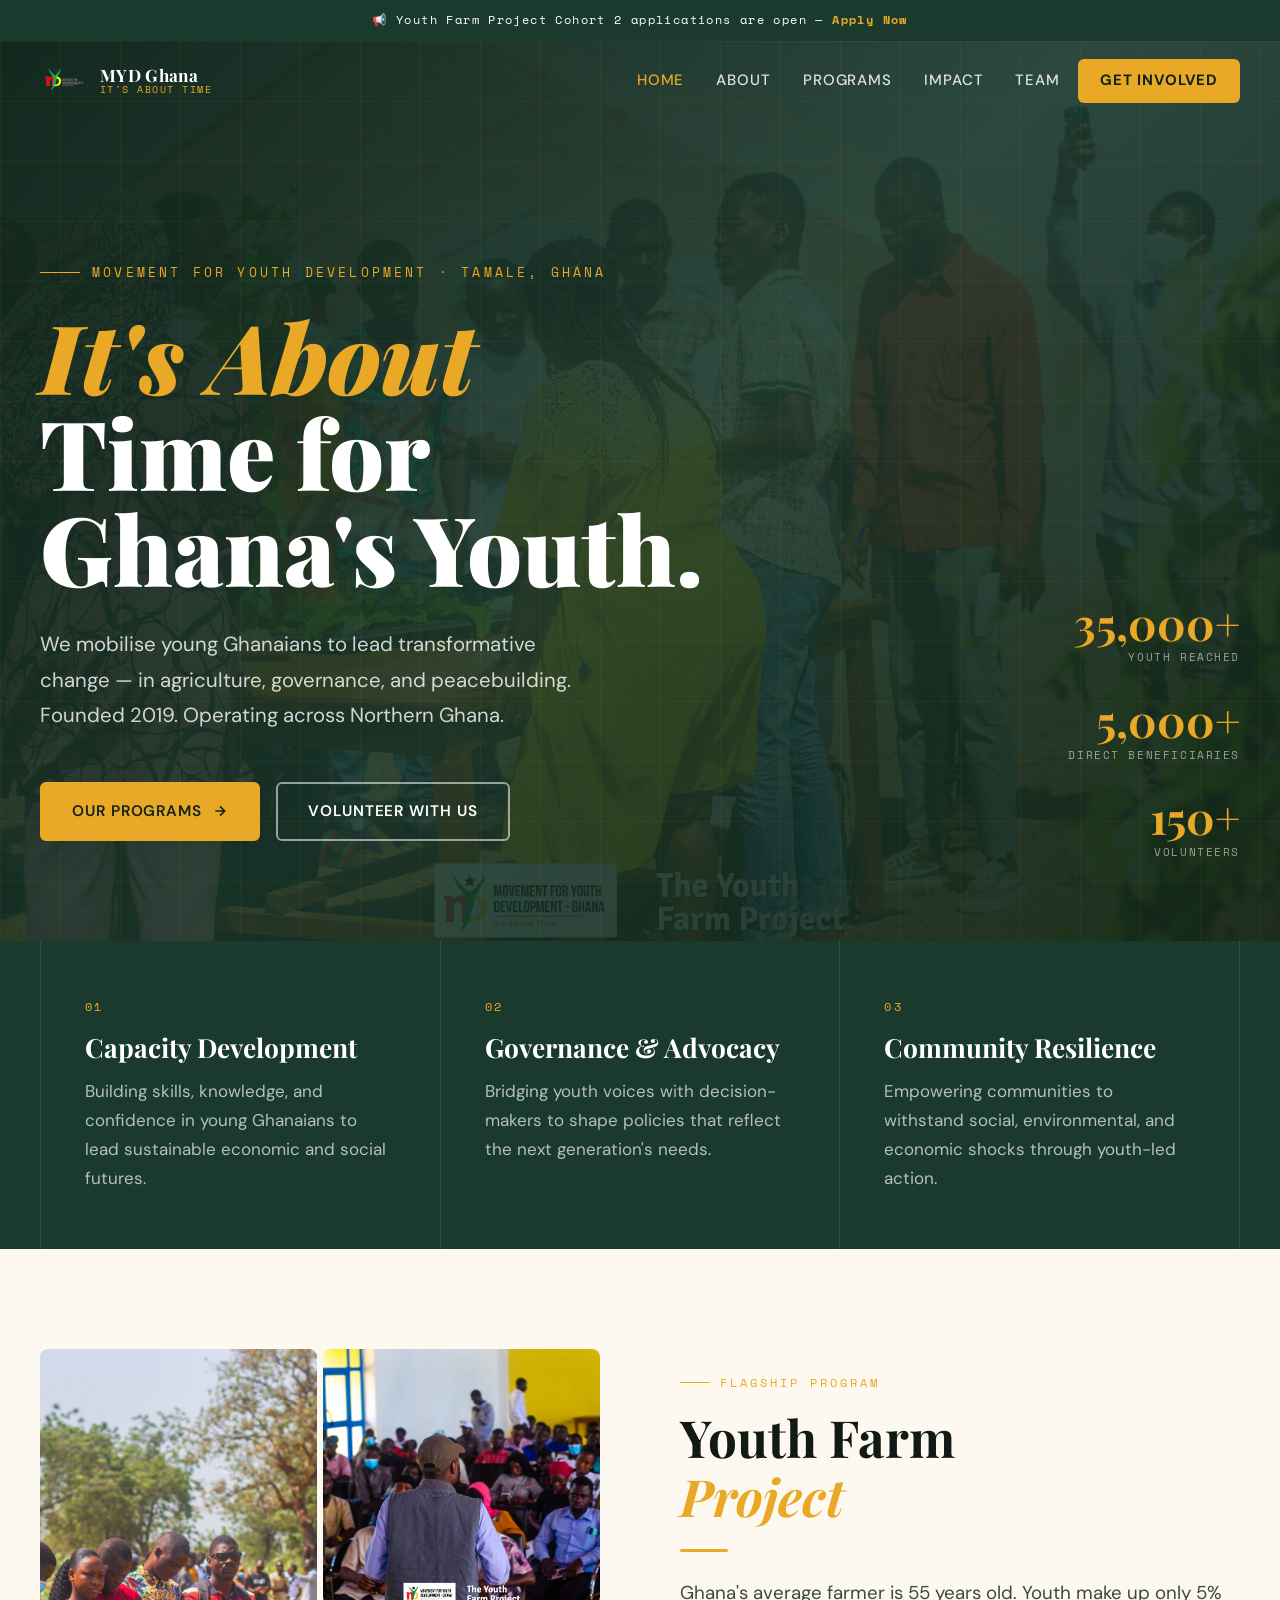
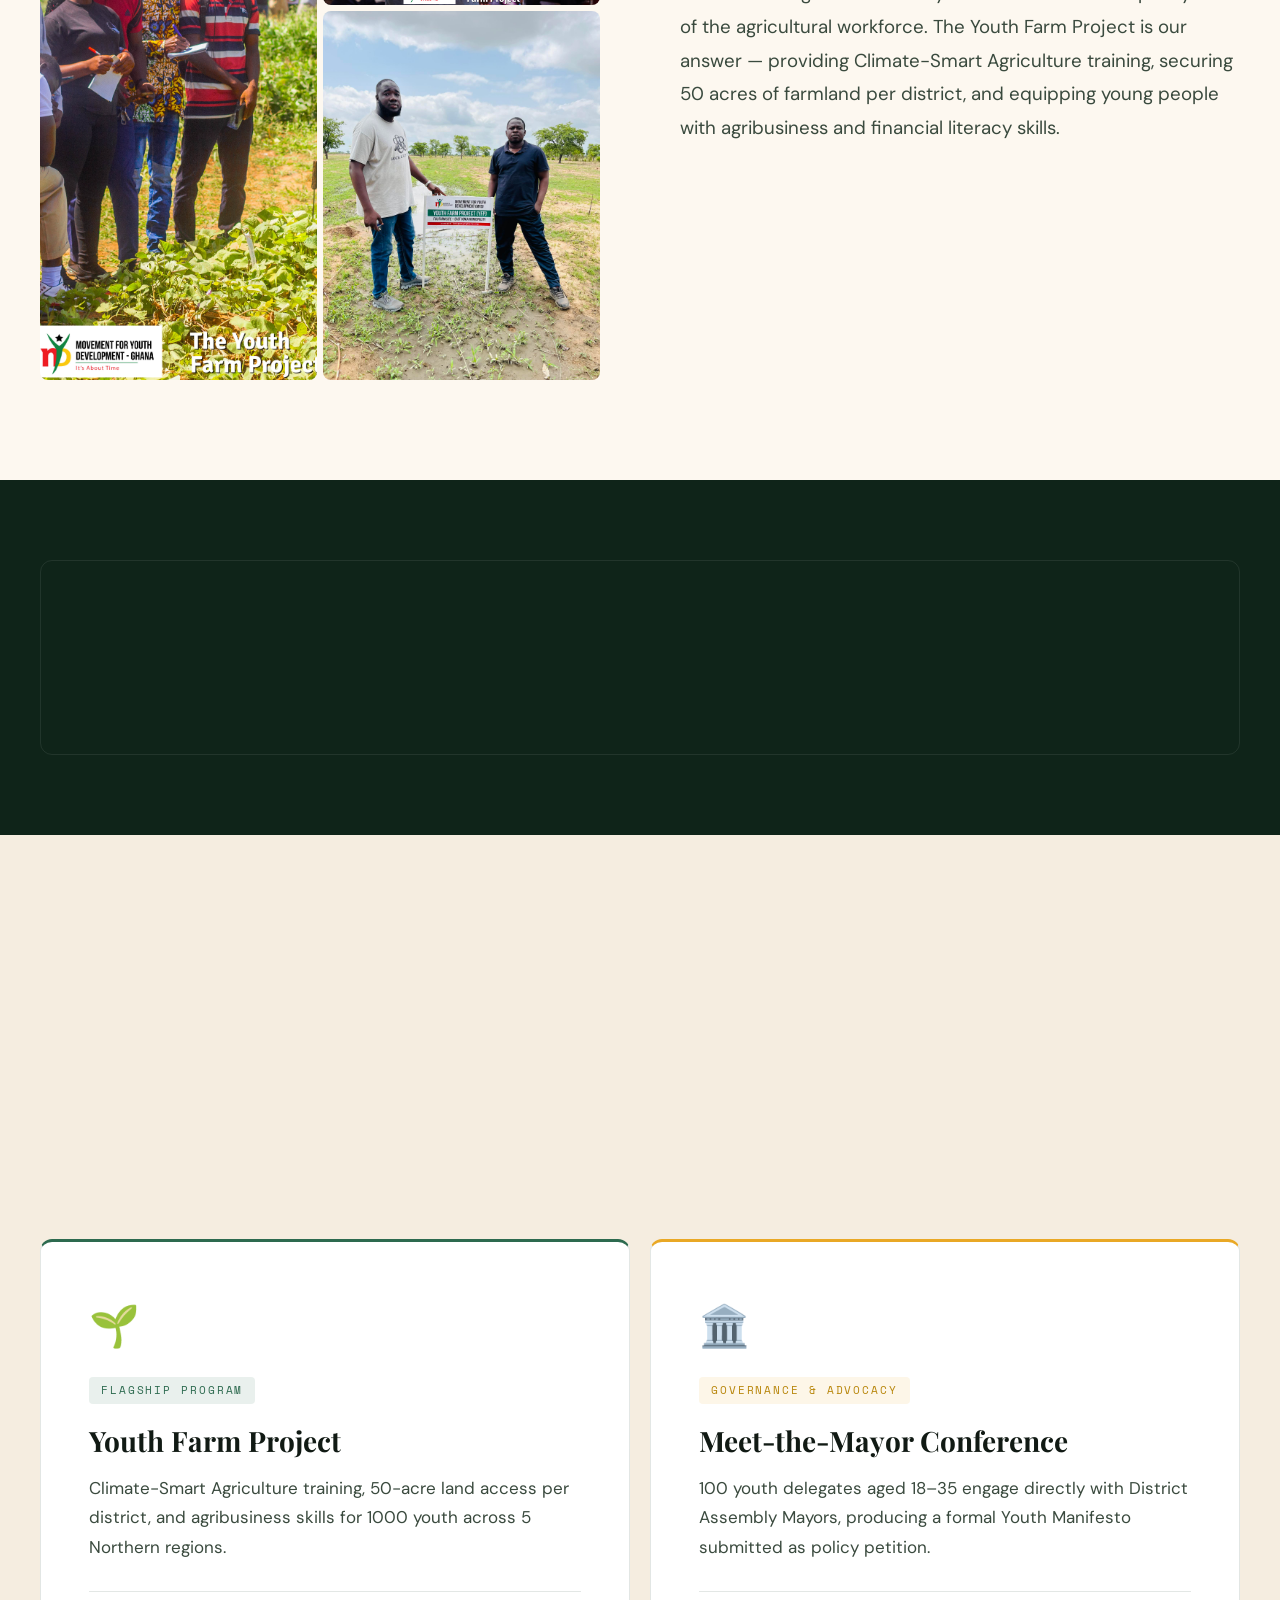
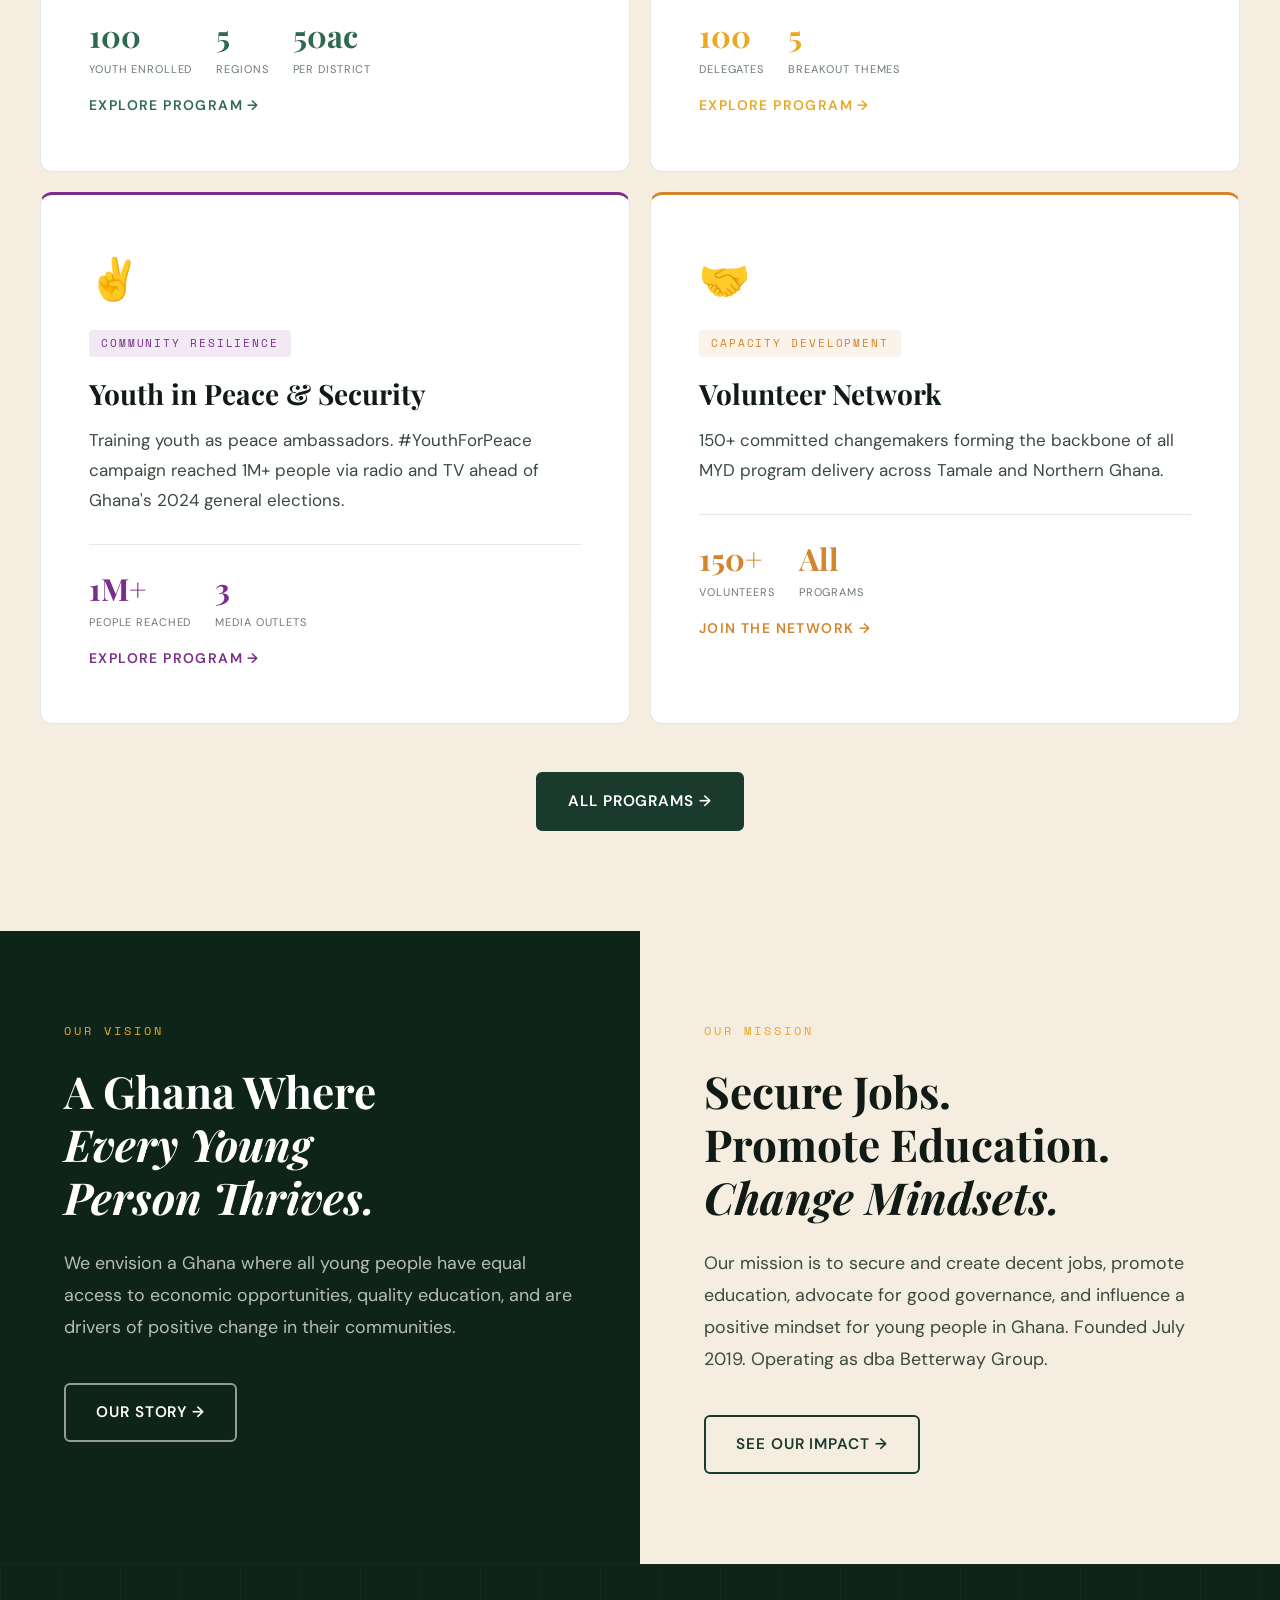
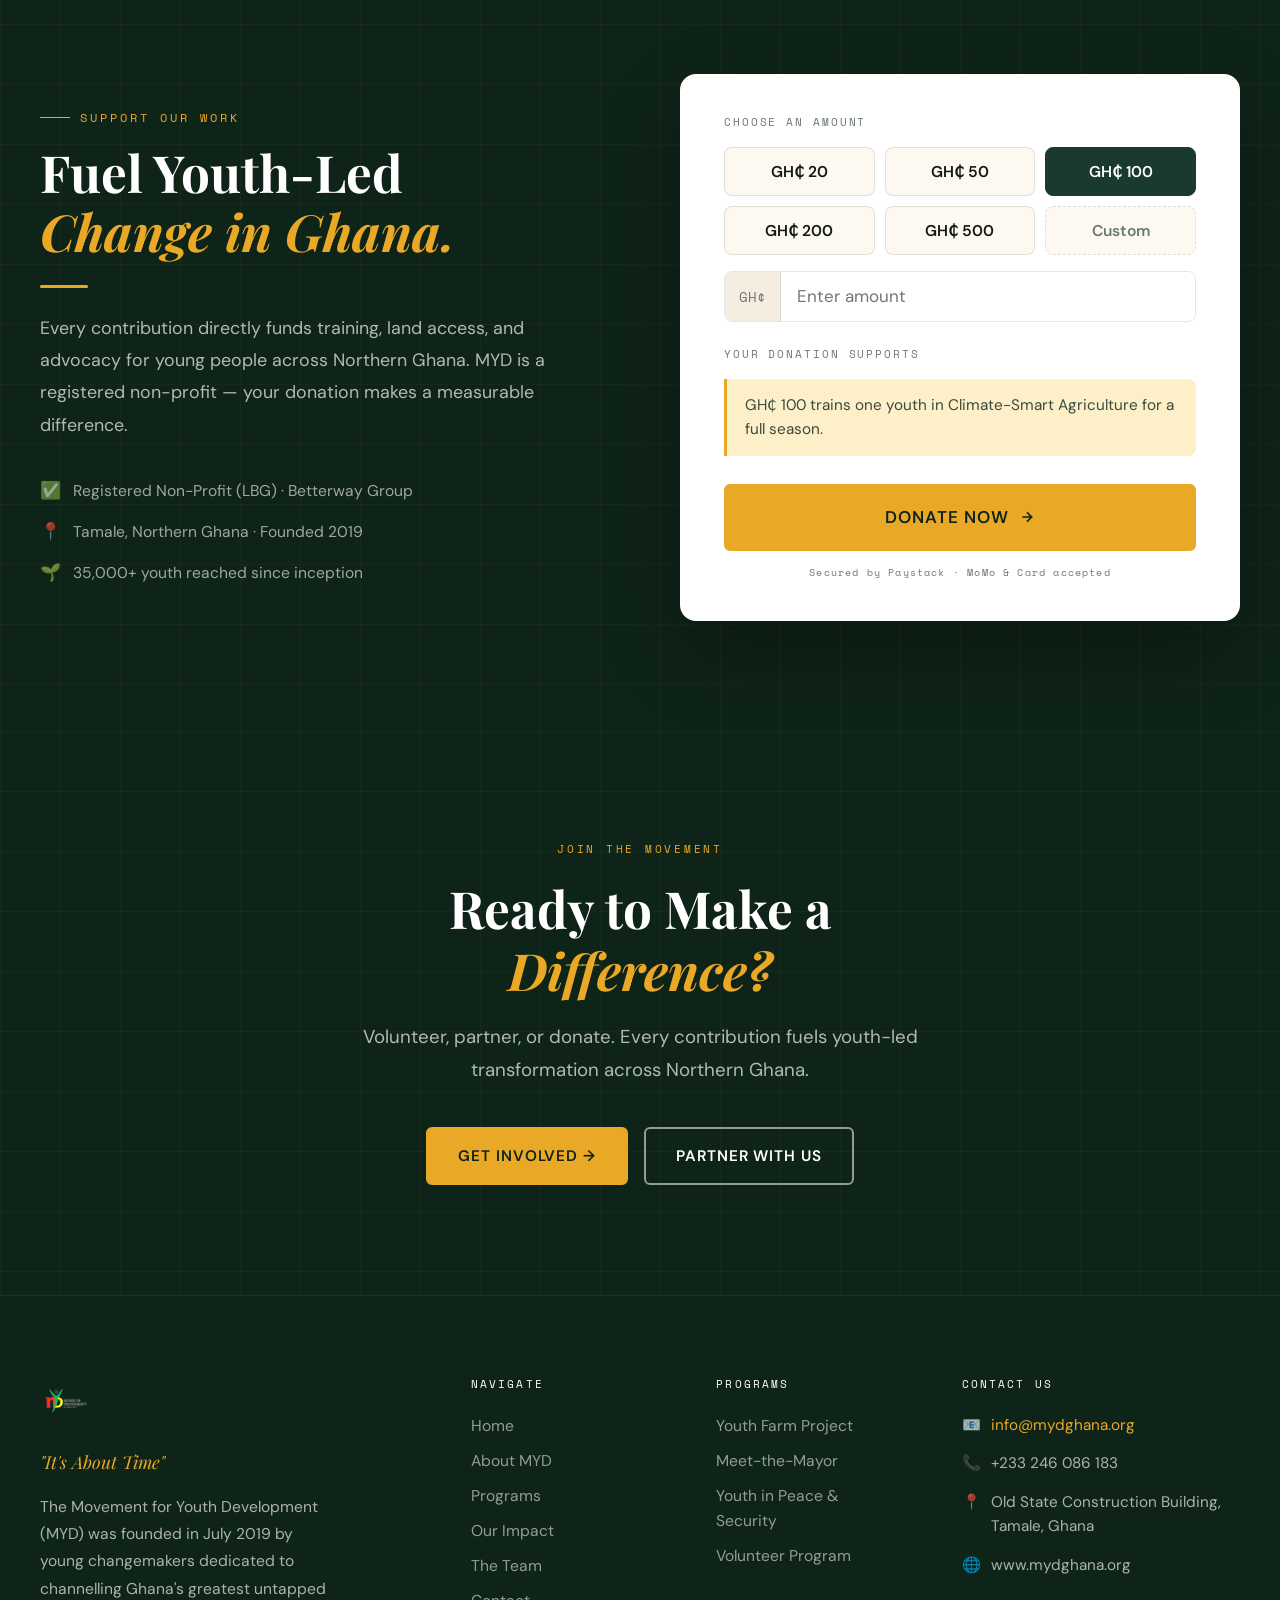
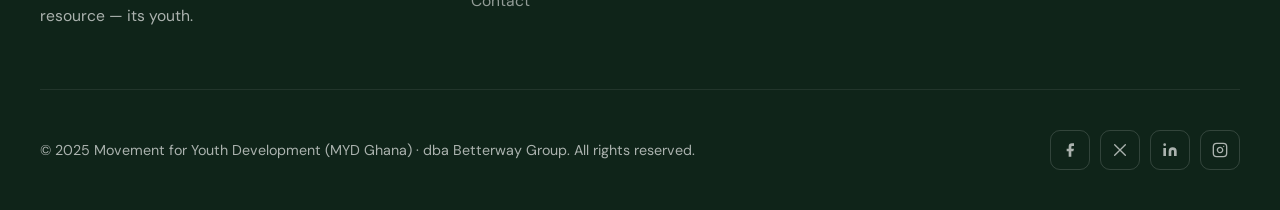
==== commit ac21c622: "Add live Paystack donation link" ====
--- a/index.html
+++ b/index.html
@@ -374,7 +374,7 @@
         <div class="donate-impact" id="donateImpact">
           GH₵ 100 trains one youth in Climate-Smart Agriculture for a full season.
         </div>
-        <a href="YOUR_PAYSTACK_LINK_HERE" target="_blank" rel="noopener" class="btn btn--primary donate-btn" id="donateBtn">
+        <a href="https://paystack.shop/pay/xq1r7x7emr" target="_blank" rel="noopener" class="btn btn--primary donate-btn" id="donateBtn">
           Donate Now
           <svg xmlns="http://www.w3.org/2000/svg" viewBox="0 0 24 24" fill="none" stroke="currentColor" stroke-width="2.5"><path d="M5 12h14M12 5l7 7-7 7"/></svg>
         </a>
